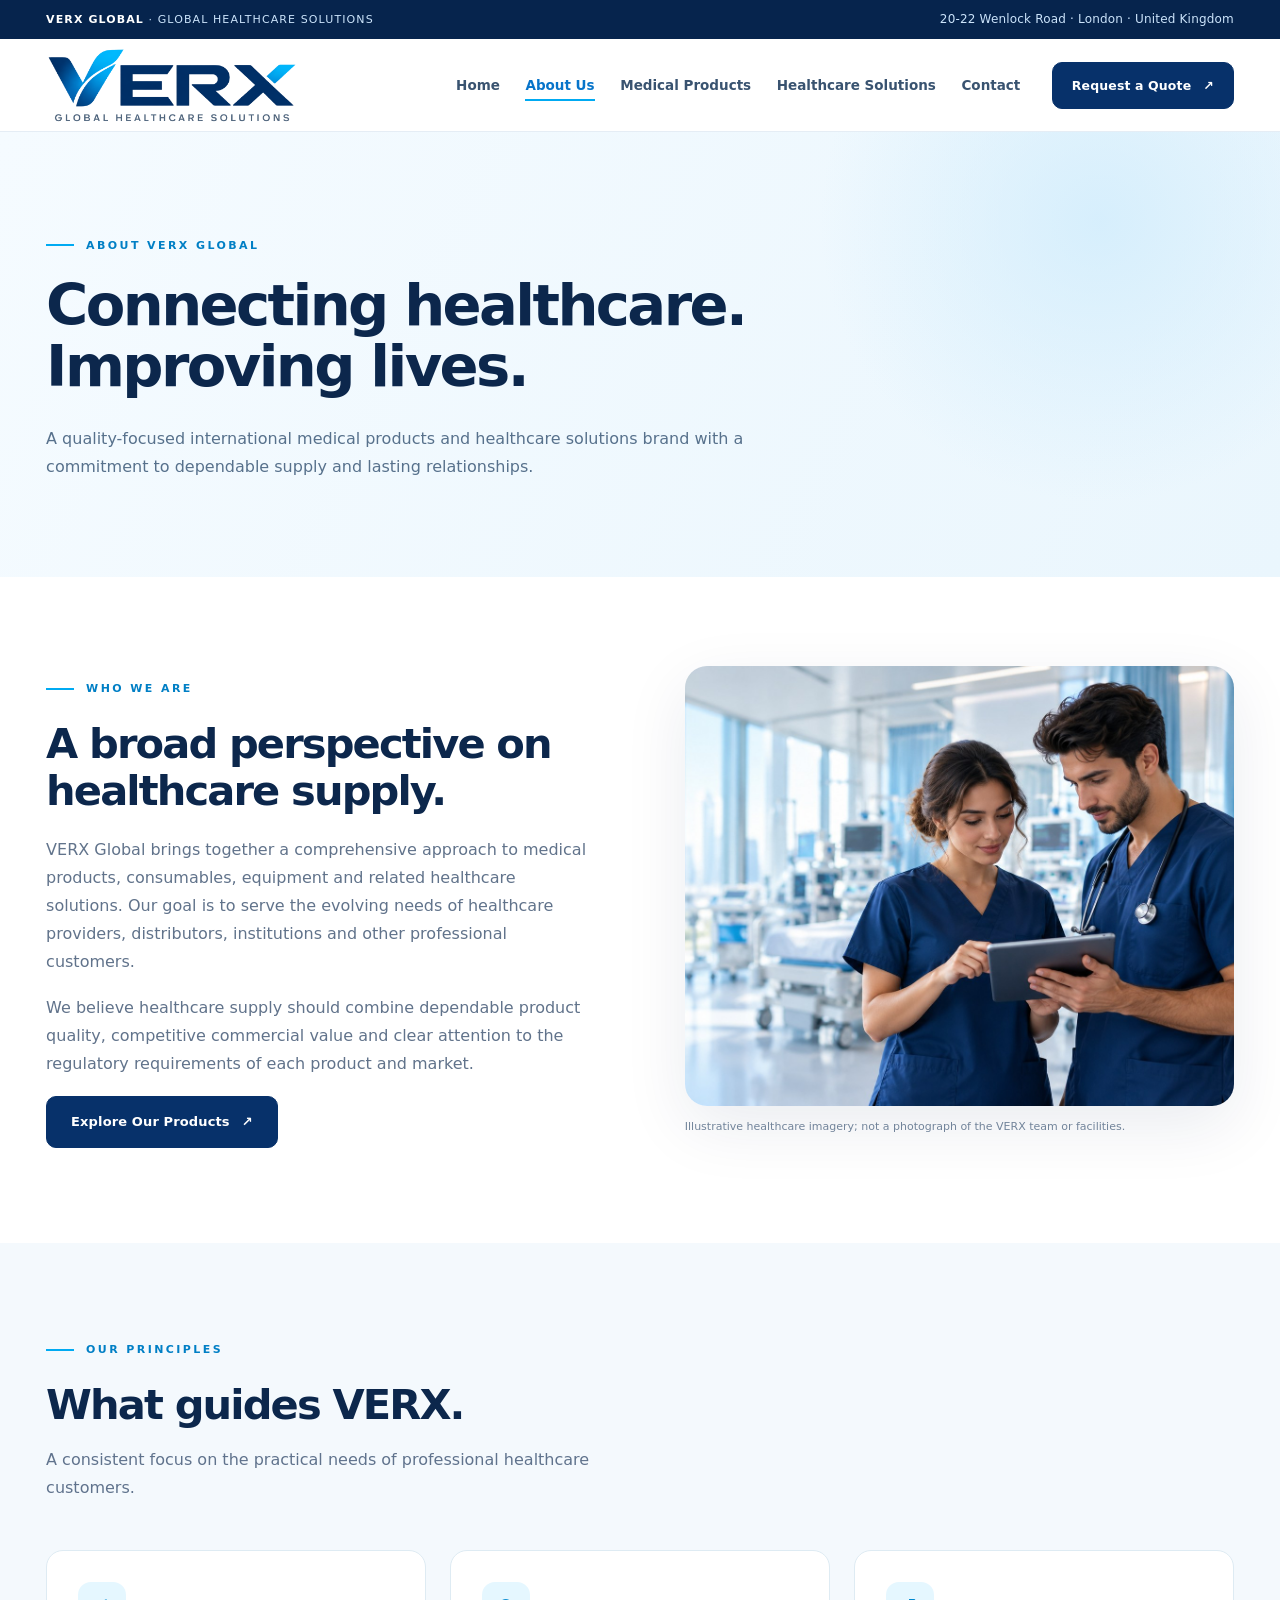
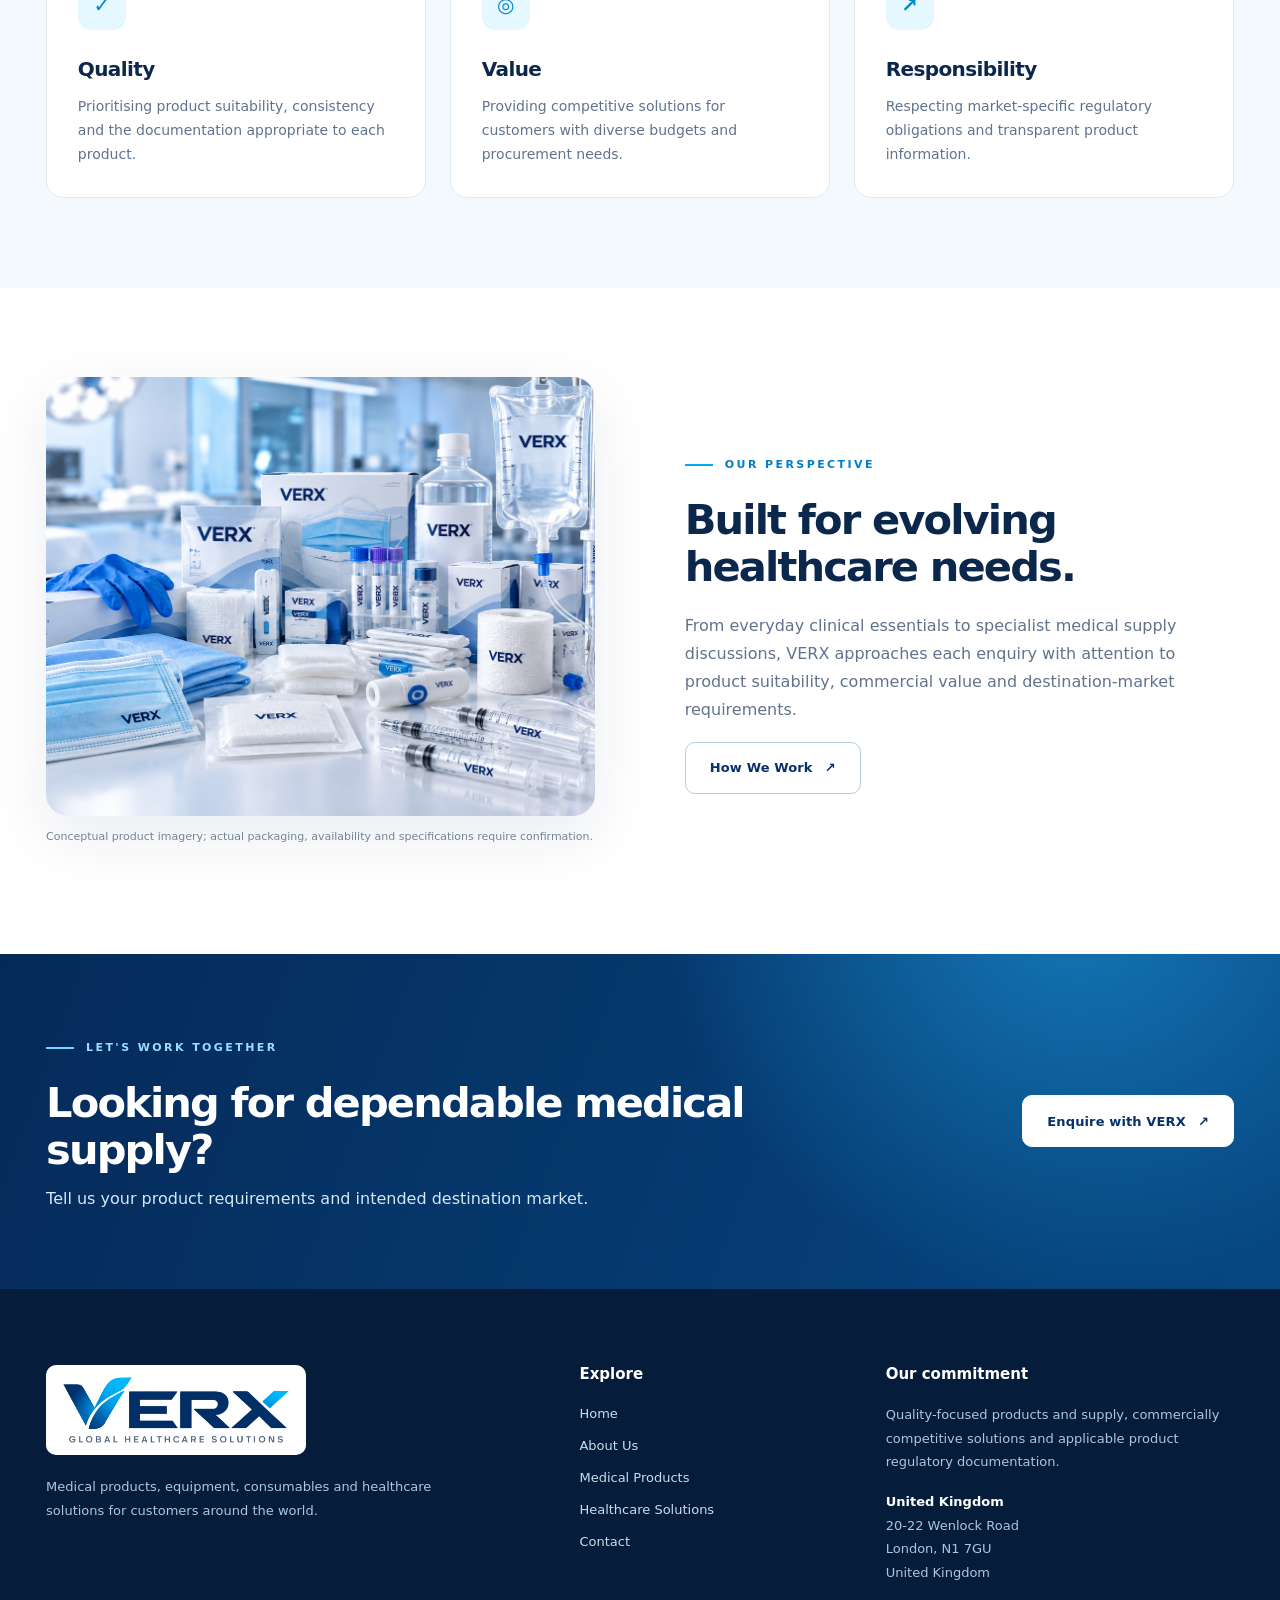
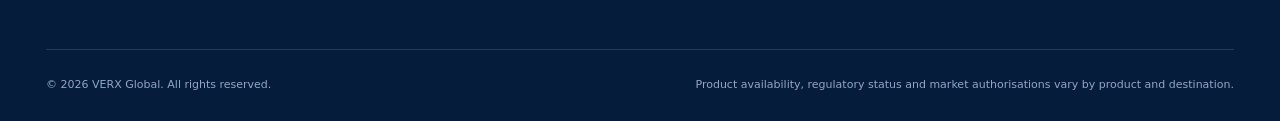
==== about.html @ f4da84fa "Add files via upload" ====
<!doctype html><html lang="en"><head><meta charset="utf-8"><meta name="viewport" content="width=device-width,initial-scale=1"><meta name="theme-color" content="#07316a"><title>About VERX Global | Global Healthcare Solutions</title><meta name="description" content="Learn about VERX Global's commitment to quality-focused medical products, healthcare solutions and international healthcare supply."><link rel="icon" href="assets/favicon.ico" sizes="any"><link rel="icon" type="image/png" sizes="32x32" href="assets/favicon-32.png"><link rel="apple-touch-icon" href="assets/favicon-180.png"><link rel="stylesheet" href="style.css"></head><body><div id="header"></div><main id="main-content">
<section class="pagehero"><div class="container"><span class="eyebrow">ABOUT VERX GLOBAL</span><h1>Connecting healthcare.<br>Improving lives.</h1><p>A quality-focused international medical products and healthcare solutions brand with a commitment to dependable supply and lasting relationships.</p></div></section>
<section class="section"><div class="container split"><div><span class="eyebrow">WHO WE ARE</span><h2>A broad perspective on healthcare supply.</h2><p class="lead">VERX Global brings together a comprehensive approach to medical products, consumables, equipment and related healthcare solutions. Our goal is to serve the evolving needs of healthcare providers, distributors, institutions and other professional customers.</p><p class="lead">We believe healthcare supply should combine dependable product quality, competitive commercial value and clear attention to the regulatory requirements of each product and market.</p><a class="btn" href="products.html">Explore Our Products <span aria-hidden="true">↗</span></a></div><div class="split-media"><img class="fill-photo" src="assets/healthcare-care.jpg" loading="lazy" alt="Illustrative image of two healthcare professionals discussing information in a hospital"><p class="image-note">Illustrative healthcare imagery; not a photograph of the VERX team or facilities.</p></div></div></section>
<section class="section soft"><div class="container"><div class="section-heading"><div class="copy"><span class="eyebrow">OUR PRINCIPLES</span><h2>What guides VERX.</h2><p class="lead">A consistent focus on the practical needs of professional healthcare customers.</p></div></div><div class="grid"><div class="info-card"><div class="info-symbol" aria-hidden="true">✓</div><h3>Quality</h3><p>Prioritising product suitability, consistency and the documentation appropriate to each product.</p></div><div class="info-card"><div class="info-symbol" aria-hidden="true">◎</div><h3>Value</h3><p>Providing competitive solutions for customers with diverse budgets and procurement needs.</p></div><div class="info-card"><div class="info-symbol" aria-hidden="true">↗</div><h3>Responsibility</h3><p>Respecting market-specific regulatory obligations and transparent product information.</p></div></div></div></section>
<section class="section"><div class="container split reverse"><div><span class="eyebrow">OUR PERSPECTIVE</span><h2>Built for evolving healthcare needs.</h2><p class="lead">From everyday clinical essentials to specialist medical supply discussions, VERX approaches each enquiry with attention to product suitability, commercial value and destination-market requirements.</p><a class="btn outline" href="solutions.html">How We Work <span aria-hidden="true">↗</span></a></div><div class="split-media"><img class="fill-photo" src="assets/verx-products.png" loading="lazy" alt="Concept VERX-branded medical supply assortment"><p class="image-note">Conceptual product imagery; actual packaging, availability and specifications require confirmation.</p></div></div></section>
</main><div id="footer"></div><script src="site.js" defer></script></body></html>
---- style.css ----
/* VERX Global — redesigned responsive website */
:root{--navy:#07316a;--navy-deep:#06244d;--blue:#0774ca;--sky:#00aaf2;--cyan:#51c5f5;--ink:#0c274c;--muted:#60738d;--pale:#f3f8fc;--line:#deebf4;--white:#fff;--shadow:0 20px 65px rgba(8,40,82,.085);--radius:22px;--font:Inter,"Avenir Next",Avenir,system-ui,-apple-system,BlinkMacSystemFont,"Segoe UI",sans-serif}
*,*:before,*:after{box-sizing:border-box}
html{scroll-behavior:smooth;scroll-padding-top:110px}
body{margin:0;background:#fff;font-family:var(--font);color:var(--ink);line-height:1.62;-webkit-font-smoothing:antialiased}
img{display:block;max-width:100%;height:auto}
a{text-decoration:none;color:inherit}
button,input,textarea,select{font:inherit}
button{cursor:pointer}
::selection{background:#b6e8ff;color:#07316a}
:focus-visible{outline:3px solid #14a8f0;outline-offset:4px}
.container{width:calc(100% - clamp(40px,7.2vw,144px));max-width:1820px;margin-inline:auto}
.narrow{max-width:1020px}
.skip-link{position:fixed;left:20px;top:-100px;background:#fff;z-index:150;padding:12px 20px}.skip-link:focus{top:15px}
.top-strip{background:var(--navy-deep);color:#cce4fb;font-size:11px;letter-spacing:.1em;text-transform:uppercase}
.top-strip .container{display:flex;justify-content:space-between;align-items:center;gap:18px;padding-block:10px}
.top-strip strong{color:#fff;font-weight:750}
.top-strip .top-location{text-transform:none;letter-spacing:.015em;font-size:12px}
.site-header{z-index:40;position:sticky;top:0;background:rgba(255,255,255,.96);backdrop-filter:blur(16px);border-bottom:1px solid #e5edf5}
.nav-inner{display:flex;align-items:center;min-height:92px;justify-content:space-between;gap:26px}
.brand{display:inline-flex;align-items:center;flex:0 0 auto;line-height:1}
.brand img{width:252px;max-width:100%;height:auto}
.nav-links{display:flex;gap:clamp(16px,2vw,34px);align-items:center;margin-left:auto}
.nav-links>a:not(.btn){font-size:13.5px;white-space:nowrap;font-weight:660;color:#395370;padding:18px 0;transition:color .2s}
.nav-links>a:not(.btn):hover,.nav-links>a.active{color:var(--blue);text-decoration-color:var(--blue)}
.nav-links>a.active:not(.btn){color:var(--blue);position:relative}
.nav-links>a.active:not(.btn):after{content:"";position:absolute;bottom:13px;left:0;right:0;height:2px;background:var(--sky)}
.btn{display:inline-flex;align-items:center;justify-content:center;gap:12px;padding:15px 24px;min-height:52px;border-radius:10px;font-size:13px;letter-spacing:.01em;font-weight:780;line-height:1.2;background:var(--navy);color:#fff;border:1px solid var(--navy);text-align:center;transition:transform .2s,box-shadow .2s,background .2s}
.btn:hover{background:#114a8b;border-color:#114a8b;transform:translateY(-2px);box-shadow:0 10px 25px rgba(9,58,118,.18)}
.btn.light{background:#fff;color:var(--navy);border-color:#fff}
.btn.light:hover{background:#e5f5ff;border-color:#e5f5ff}
.btn.outline{background:transparent;color:var(--navy);border:1px solid #b4cde0}
.btn.outline:hover{background:#e8f6ff;border-color:var(--blue)}
.nav-links .nav-cta{margin-left:6px;padding:15px 19px;min-height:46px;font-size:12.5px}
.menu-button{display:none;appearance:none;border:1px solid var(--line);border-radius:10px;background:#fff;padding:11px 14px;color:var(--navy);font-weight:800;align-items:center;gap:10px}
.menu-lines{display:inline-flex;flex-direction:column;gap:4px}.menu-lines i{display:block;height:2px;width:18px;background:var(--navy);border-radius:2px}
/* typography */
h1,h2,h3,h4,p{margin-top:0}h1,h2,h3{letter-spacing:-.045em;color:var(--ink)}
h1{font-size:clamp(50px,5vw,86px);line-height:1.045;font-weight:800;margin-bottom:28px}
h2{font-size:clamp(34px,3.25vw,58px);line-height:1.13;font-weight:780;margin-bottom:22px}
h3{font-size:clamp(20px,1.38vw,25px);line-height:1.25;font-weight:750;margin-bottom:12px;letter-spacing:-.03em}
p{margin-bottom:18px}.lead{color:#61738b;font-size:clamp(16px,1.12vw,19px);line-height:1.75;max-width:700px}
.eyebrow{display:inline-flex;gap:12px;align-items:center;font-size:11px;letter-spacing:.22em;text-transform:uppercase;font-weight:820;color:#007fc5;margin-bottom:22px}
.eyebrow:before{content:"";display:inline-block;width:28px;height:2px;background:var(--sky)}
.text-link{display:inline-flex;align-items:center;gap:11px;font-size:13px;font-weight:800;color:var(--blue)}
.text-link:hover{text-decoration:underline;text-underline-offset:5px}
.section{padding-block:clamp(75px,7vw,132px)}
.section.soft{background:#f4f9fd}.section.deep{background:var(--navy-deep);color:#fff}
.section-heading{display:flex;justify-content:space-between;align-items:end;gap:50px;margin-bottom:48px}
.section-heading .copy{max-width:780px}.section-heading p{max-width:550px;color:var(--muted);margin:0}
.section-heading h2{margin-bottom:18px}
.split{display:grid;grid-template-columns:minmax(0,1fr) minmax(0,1fr);align-items:center;gap:clamp(44px,7vw,130px)}
.split.reverse .split-media{order:-1}
/* Home hero */
.hero{position:relative;overflow:hidden;background:linear-gradient(115deg,#f8fcff 0%,#eff8ff 56%,#e8f6fd 100%);min-height:690px}
.hero:before{content:"";position:absolute;inset:auto -10% -65% 50%;height:790px;border:140px solid rgba(20,167,229,.045);border-radius:50%;pointer-events:none}
.hero-shell{display:grid;grid-template-columns:minmax(0,.95fr) minmax(0,1.05fr);gap:clamp(30px,3.4vw,64px);align-items:center;min-height:690px;padding-top:65px;padding-bottom:70px;position:relative;z-index:1}
.hero h1 .accent{color:#088bd4}.hero .lead{max-width:660px}
.hero-actions{display:flex;gap:13px;flex-wrap:wrap;margin-top:32px}
.hero-proof{margin-top:48px;display:flex;flex-wrap:wrap;align-items:center;gap:12px 30px;padding-top:23px;border-top:1px solid #d9e7f1;color:#476381;font-size:12px;font-weight:700}
.hero-proof span{display:inline-flex;align-items:center;gap:8px}.hero-proof span:before{content:"✓";display:grid;place-items:center;border-radius:50%;color:#0a8acc;background:#d9f2fe;width:22px;height:22px}
.hero-visual{position:relative;min-width:0;padding:18px 0 30px 10px}
.hero-image-frame{height:clamp(480px,38vw,630px);border-radius:26px;overflow:hidden;box-shadow:0 30px 95px rgba(22,64,106,.19);background:#d2eaf8;position:relative}
.hero-image-frame:after{content:"";position:absolute;inset:0;background:linear-gradient(0deg,rgba(2,23,54,.28),transparent 32%);pointer-events:none}
.hero-image-frame img{width:100%;height:100%;object-fit:cover;object-position:67% center}
.hero-floating{position:absolute;left:-26px;bottom:57px;padding:21px 24px;border:1px solid rgba(220,238,252,.7);background:rgba(255,255,255,.95);backdrop-filter:blur(14px);box-shadow:0 15px 50px #082d5428;border-radius:15px;display:flex;align-items:center;gap:15px;max-width:340px}
.float-mark{background:#e3f5fe;color:#118acc;display:grid;place-items:center;font-size:24px;width:47px;height:47px;border-radius:12px;flex:0 0 auto}
.hero-floating strong{display:block;color:var(--navy);font-size:14px;line-height:1.35}
.hero-floating small{display:block;font-size:11px;line-height:1.5;color:var(--muted);margin-top:4px}
/* Pillars */
.assurance-band{background:#fff;border-bottom:1px solid #e7eef5}
.assurance-grid{display:grid;grid-template-columns:repeat(4,minmax(0,1fr))}
.assurance-item{display:flex;gap:16px;padding:32px clamp(15px,2.4vw,40px);border-right:1px solid var(--line);align-items:flex-start}
.assurance-item:first-child{padding-left:0}.assurance-item:last-child{border-right:0;padding-right:0}
.assurance-icon{width:44px;height:44px;border-radius:12px;background:#eaf7ff;color:var(--blue);display:grid;place-items:center;flex:0 0 auto;font-weight:850;font-size:21px}
.assurance-item h3{font-size:14px;letter-spacing:-.02em;margin:2px 0 5px}.assurance-item p{font-size:12.5px;line-height:1.55;color:var(--muted);margin:0}
/* Category cards */
.grid{display:grid;grid-template-columns:repeat(3,minmax(0,1fr));gap:24px}
.product{background:#fff;border:1px solid #e0eaf2;border-radius:19px;overflow:hidden;display:flex;flex-direction:column;transition:transform .25s,box-shadow .25s}
.product:hover{transform:translateY(-6px);box-shadow:var(--shadow)}
.product .photo{height:clamp(205px,17vw,330px);background:#e9f5ff;overflow:hidden}
.product .photo img{width:100%;height:100%;object-fit:cover;transition:transform .45s ease}
.product:hover .photo img{transform:scale(1.045)}
.product .content{display:flex;flex:1;flex-direction:column;padding:28px clamp(20px,2.2vw,35px) 32px}
.product .content h3{margin-bottom:12px}.product .content p{color:var(--muted);font-size:14px;line-height:1.7;flex:1;margin-bottom:24px}
.overline{color:#0792cd;text-transform:uppercase;letter-spacing:.15em;font-size:10px;font-weight:800;margin-bottom:10px}
/* Image feature */
.split-media{position:relative;min-width:0}
.split-media img{width:100%;border-radius:22px;object-fit:cover;max-height:640px;box-shadow:var(--shadow)}
.split-media .fill-photo{aspect-ratio:1.25;object-fit:cover}
.image-note{color:#72849a;font-size:11px;line-height:1.65;margin-top:12px}
.checklist{list-style:none;margin:28px 0 36px;padding:0;display:grid;gap:15px}
.checklist li{position:relative;padding-left:37px;font-size:15px;font-weight:630;color:#38516e}
.checklist li:before{content:"✓";position:absolute;left:0;top:0;width:24px;height:24px;display:grid;place-items:center;background:#e5f7fc;border-radius:50%;color:#0087d1;font-size:13px;font-weight:850}
/* Cards */
.info-card{background:#fff;border:1px solid #deebf3;border-radius:17px;padding:clamp(25px,2.4vw,40px);height:100%}
.info-card h3{font-size:20px}.info-card p{color:var(--muted);font-size:14px;line-height:1.73;margin-bottom:0}
.info-symbol{display:grid;place-items:center;width:48px;height:48px;border-radius:13px;background:#e5f7ff;color:#0088cf;font-size:20px;font-weight:850;margin-bottom:27px}
.cards2{display:grid;grid-template-columns:repeat(2,minmax(0,1fr));gap:22px}
.quality-grid{display:grid;grid-template-columns:repeat(3,minmax(0,1fr));gap:20px}
.quality-note{font-size:12px;color:#607791;margin:25px 0}
.steps{display:grid;grid-template-columns:repeat(3,minmax(0,1fr));gap:22px}
.step{border-top:1px solid #b7d6ea;padding-top:21px}.step-number{font-size:12px;letter-spacing:.15em;color:#008bcf;font-weight:850;margin-bottom:24px}.step h3{font-size:21px}.step p{color:var(--muted);font-size:14px;line-height:1.75}
.catalogue-img{width:100%;border:1px solid #c7dbe8;border-radius:16px;box-shadow:var(--shadow)}
/* Secondary page hero */
.pagehero{background:linear-gradient(115deg,#f5fbff,#eaf6fd);position:relative;overflow:hidden;padding-block:clamp(85px,7.5vw,145px)}
.pagehero:after{content:"";position:absolute;width:600px;height:600px;border-radius:100%;background:radial-gradient(circle,#d0ecfc 0,transparent 66%);right:-120px;top:-210px;opacity:.78;pointer-events:none}
.pagehero .container{position:relative;z-index:1}
.pagehero h1{font-size:clamp(44px,4.5vw,74px);max-width:1080px}
.pagehero p{max-width:770px;color:#57718c;font-size:clamp(16px,1.2vw,19px);line-height:1.75;margin-bottom:0}
/* Contact */
.contact-layout{display:grid;grid-template-columns:minmax(0,.87fr) minmax(0,1.13fr);gap:clamp(40px,6vw,125px);align-items:start}
.contact-card{padding:clamp(28px,3vw,56px);background:#fff;border:1px solid var(--line);box-shadow:var(--shadow);border-radius:22px}
.contact-card h3{font-size:29px;margin-bottom:12px}
.field{margin-bottom:20px}.field label{display:block;font-size:12px;color:#284666;font-weight:780;margin-bottom:8px}
.field input,.field textarea,.field select{display:block;width:100%;border:1px solid #d1e0eb;background:#fbfdff;color:var(--ink);border-radius:9px;padding:14px 15px;font-size:14px;outline:none;transition:border .2s,box-shadow .2s}
.field input:focus,.field textarea:focus,.field select:focus{border-color:#0ca0dc;box-shadow:0 0 0 4px #dcf3ff}.field textarea{min-height:145px;resize:vertical}
.form-pair{display:grid;grid-template-columns:1fr 1fr;gap:16px}
.notice{font-size:12px;color:#647c93;line-height:1.75;margin-top:15px}
.status-message{color:#035e99;overflow-wrap:anywhere;white-space:pre-wrap;font-size:12px;line-height:1.65}
.location-card{display:flex;gap:16px;align-items:flex-start;background:#f2f9fd;border:1px solid #dfebf3;padding:25px;border-radius:15px;margin-top:35px}
.location-card b{display:block;margin-bottom:7px;font-size:13px}.location-card address{font-style:normal;font-size:14px;color:#526d89;line-height:1.75}
.location-dot{font-size:21px;color:var(--blue)}
/* footer */
.cta{background:radial-gradient(circle at 84% -20%,#1579b8 0,transparent 36%),linear-gradient(110deg,#052a59,#064782);color:#fff;padding-block:clamp(66px,6vw,108px)}
.cta .container{display:flex;align-items:center;justify-content:space-between;gap:35px}
.cta .eyebrow{color:#9bddff}.cta .eyebrow:before{background:#70d2ff}
.cta h2{color:#fff;max-width:800px;margin-bottom:13px}.cta p{color:#d3e8f9;margin-bottom:0;max-width:680px}
.site-footer{background:#051d3b;color:#d0e0f1;padding:76px 0 26px}
.footer-grid{display:grid;grid-template-columns:1.55fr .8fr 1.15fr;gap:clamp(30px,5vw,100px)}
.footer-logo{display:inline-flex;align-items:center;padding:10px 15px;background:#fff;border-radius:10px;width:260px;margin-bottom:20px}
.footer-logo img{width:100%}
.site-footer h3{font-size:15px;letter-spacing:0;color:#fff;margin:0 0 20px}
.site-footer p,.site-footer address{font-style:normal;color:#afc5dc;font-size:13px;line-height:1.8;margin:0;max-width:420px}
.footer-links{display:flex;flex-direction:column;align-items:flex-start;gap:11px}
.footer-links a{font-size:13px;color:#ccdbec}.footer-links a:hover{color:#66cef8}
.footer-address{margin-top:17px!important}
.footer-bottom{display:flex;justify-content:space-between;align-items:center;gap:20px;border-top:1px solid #ffffff22;padding-top:26px;margin-top:65px;color:#8da8c6;font-size:11px;line-height:1.7}
.footer-bottom span:last-child{text-align:right}
/* responsive */
@media(min-width:1920px){.hero-shell{min-height:790px}.hero-image-frame{height:690px}}
@media(max-width:1150px){.brand img{width:205px}.nav-links{gap:16px}.nav-links>a:not(.btn){font-size:12.5px}.nav-links .nav-cta{padding:12px}.hero h1{font-size:clamp(45px,5vw,70px)}.hero-floating{left:-10px}.assurance-item{padding:26px 16px}}
@media(max-width:970px){.top-strip .top-location{display:none}.nav-inner{min-height:78px}.menu-button{display:flex}.nav-links{position:absolute;display:none;flex-direction:column;align-items:stretch;gap:0;top:calc(100% + 1px);left:0;right:0;margin:0;padding:12px 6vw 24px;background:#fff;box-shadow:0 30px 40px #072c471e;border-top:1px solid var(--line)}.nav-links.open{display:flex}.nav-links>a:not(.btn){font-size:15px;padding:13px 4px}.nav-links>a.active:not(.btn):after{display:none}.nav-links .nav-cta{margin:12px 0 0;padding:15px}.hero-shell{grid-template-columns:1fr;gap:34px;min-height:auto;padding-block:70px 60px}.hero-visual{padding:0}.hero-image-frame{height:440px}.hero-floating{left:24px;bottom:23px}.assurance-grid{grid-template-columns:repeat(2,1fr)}.assurance-item{padding:22px 15px}.assurance-item:nth-child(2){border-right:0}.assurance-item:nth-child(-n+2){border-bottom:1px solid var(--line)}.grid,.quality-grid{grid-template-columns:repeat(2,minmax(0,1fr))}.section-heading{align-items:start;flex-direction:column;gap:14px}.split{gap:48px}.contact-layout{gap:36px}.footer-grid{grid-template-columns:1.2fr .7fr 1fr}}
@media(max-width:690px){.container{width:calc(100% - 36px)}.top-strip .container{padding-block:8px}.top-strip{font-size:9px}.brand img{width:180px}.menu-button{padding:10px;font-size:12px}.hero-shell{padding-block:52px 42px}.hero h1{font-size:clamp(45px,10.5vw,64px);letter-spacing:-.05em}.hero-image-frame{height:340px;border-radius:16px}.hero-floating{position:relative;left:auto;bottom:auto;margin:-45px 15px 0;max-width:calc(100% - 30px);padding:15px}.hero-proof{margin-top:34px;gap:10px 22px}.assurance-grid{grid-template-columns:1fr 1fr}.assurance-item{display:block;padding:19px 10px!important}.assurance-icon{margin-bottom:12px;width:38px;height:38px}.assurance-item h3{font-size:13px}.assurance-item p{font-size:11px}.section{padding-block:68px}.grid,.quality-grid,.cards2,.steps,.split,.contact-layout,.footer-grid{grid-template-columns:1fr}.product .photo{height:245px}.split.reverse .split-media{order:0}.section-heading{margin-bottom:33px}.cta .container{align-items:start;flex-direction:column}.pagehero{padding-block:73px}.pagehero h1{font-size:clamp(42px,9vw,62px)}.form-pair{grid-template-columns:1fr;gap:0}.footer-grid{gap:38px}.site-footer{padding-top:58px}.footer-bottom{flex-direction:column;align-items:start;margin-top:45px}.footer-bottom span:last-child{text-align:left}.contact-card{padding:25px 21px}.hero-actions .btn{width:100%}}
@media(prefers-reduced-motion:reduce){*,*:before,*:after{scroll-behavior:auto!important;transition:none!important;animation:none!important}}
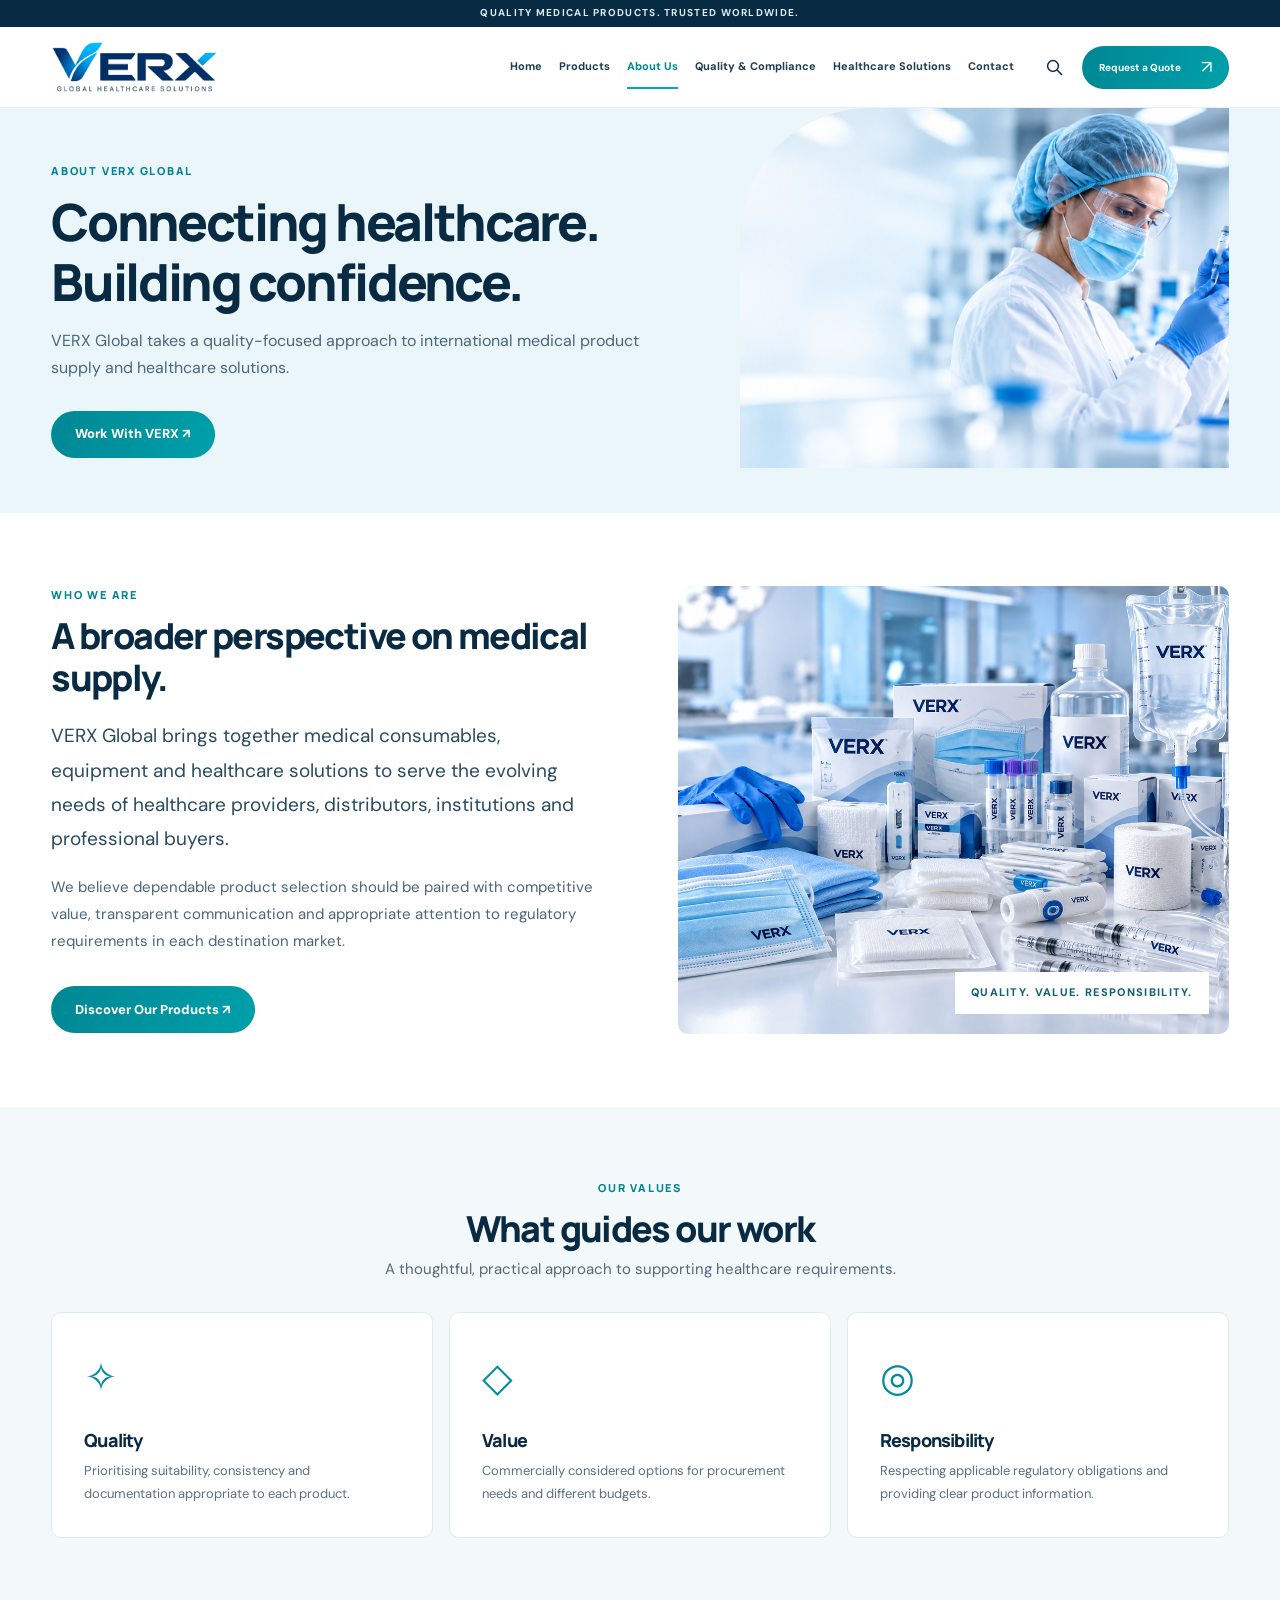
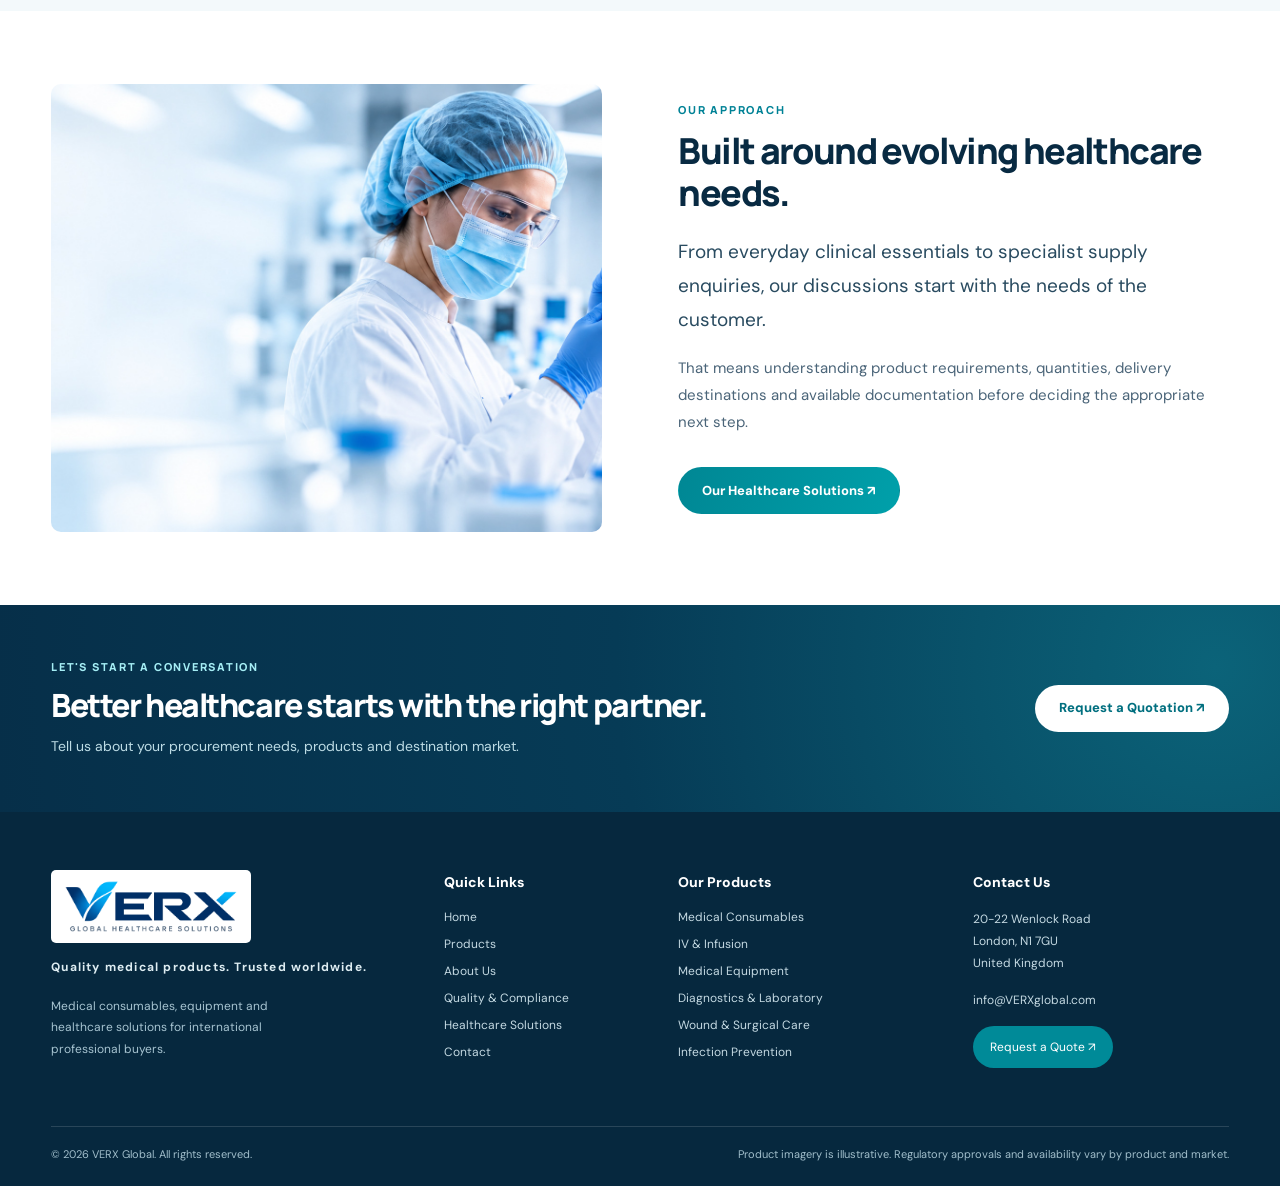
==== commit 0b2f84ab: "Add files via upload" ====
--- a/about.html
+++ b/about.html
@@ -1,6 +1,4 @@
-<!doctype html><html lang="en"><head><meta charset="utf-8"><meta name="viewport" content="width=device-width,initial-scale=1"><meta name="theme-color" content="#07316a"><title>About VERX Global | Global Healthcare Solutions</title><meta name="description" content="Learn about VERX Global's commitment to quality-focused medical products, healthcare solutions and international healthcare supply."><link rel="icon" href="assets/favicon.ico" sizes="any"><link rel="icon" type="image/png" sizes="32x32" href="assets/favicon-32.png"><link rel="apple-touch-icon" href="assets/favicon-180.png"><link rel="stylesheet" href="style.css"></head><body><div id="header"></div><main id="main-content">
-<section class="pagehero"><div class="container"><span class="eyebrow">ABOUT VERX GLOBAL</span><h1>Connecting healthcare.<br>Improving lives.</h1><p>A quality-focused international medical products and healthcare solutions brand with a commitment to dependable supply and lasting relationships.</p></div></section>
-<section class="section"><div class="container split"><div><span class="eyebrow">WHO WE ARE</span><h2>A broad perspective on healthcare supply.</h2><p class="lead">VERX Global brings together a comprehensive approach to medical products, consumables, equipment and related healthcare solutions. Our goal is to serve the evolving needs of healthcare providers, distributors, institutions and other professional customers.</p><p class="lead">We believe healthcare supply should combine dependable product quality, competitive commercial value and clear attention to the regulatory requirements of each product and market.</p><a class="btn" href="products.html">Explore Our Products <span aria-hidden="true">↗</span></a></div><div class="split-media"><img class="fill-photo" src="assets/healthcare-care.jpg" loading="lazy" alt="Illustrative image of two healthcare professionals discussing information in a hospital"><p class="image-note">Illustrative healthcare imagery; not a photograph of the VERX team or facilities.</p></div></div></section>
-<section class="section soft"><div class="container"><div class="section-heading"><div class="copy"><span class="eyebrow">OUR PRINCIPLES</span><h2>What guides VERX.</h2><p class="lead">A consistent focus on the practical needs of professional healthcare customers.</p></div></div><div class="grid"><div class="info-card"><div class="info-symbol" aria-hidden="true">✓</div><h3>Quality</h3><p>Prioritising product suitability, consistency and the documentation appropriate to each product.</p></div><div class="info-card"><div class="info-symbol" aria-hidden="true">◎</div><h3>Value</h3><p>Providing competitive solutions for customers with diverse budgets and procurement needs.</p></div><div class="info-card"><div class="info-symbol" aria-hidden="true">↗</div><h3>Responsibility</h3><p>Respecting market-specific regulatory obligations and transparent product information.</p></div></div></div></section>
-<section class="section"><div class="container split reverse"><div><span class="eyebrow">OUR PERSPECTIVE</span><h2>Built for evolving healthcare needs.</h2><p class="lead">From everyday clinical essentials to specialist medical supply discussions, VERX approaches each enquiry with attention to product suitability, commercial value and destination-market requirements.</p><a class="btn outline" href="solutions.html">How We Work <span aria-hidden="true">↗</span></a></div><div class="split-media"><img class="fill-photo" src="assets/verx-products.png" loading="lazy" alt="Concept VERX-branded medical supply assortment"><p class="image-note">Conceptual product imagery; actual packaging, availability and specifications require confirmation.</p></div></div></section>
-</main><div id="footer"></div><script src="site.js" defer></script></body></html>
+<!doctype html><html lang="en"><head><meta charset="utf-8"><meta name="viewport" content="width=device-width, initial-scale=1"><meta name="theme-color" content="#06344e"><meta name="description" content="Learn about VERX Global, our values and our quality-focused approach to healthcare supply and international medical product enquiries."><title>About VERX Global | Healthcare Supply</title><link rel="icon" href="assets/favicon.ico" sizes="any"><link rel="icon" href="assets/favicon-32.png" type="image/png" sizes="32x32"><link rel="apple-touch-icon" href="assets/favicon-180.png"><link rel="preconnect" href="https://fonts.googleapis.com"><link rel="preconnect" href="https://fonts.gstatic.com" crossorigin><link href="https://fonts.googleapis.com/css2?family=DM+Sans:wght@400;500;600;700;800&family=Manrope:wght@400;500;600;700;800&display=swap" rel="stylesheet"><link rel="stylesheet" href="style.css"></head><body><div id="header"></div><main id="main-content"><section class="pagehero"><div class="site-width pagehero-inner"><div><span class="kicker">ABOUT VERX GLOBAL</span><h1>Connecting healthcare.<br>Building confidence.</h1><p>VERX Global takes a quality-focused approach to international medical product supply and healthcare solutions.</p><a class="button primary" href="contact.html">Work With VERX ↗</a></div><img src="assets/healthcare-care.jpg" alt="Healthcare professionals working together" loading="eager"></div></section>
+<section class="section"><div class="site-width editorial-split"><div><span class="kicker">WHO WE ARE</span><h2>A broader perspective on medical supply.</h2><p class="big-copy">VERX Global brings together medical consumables, equipment and healthcare solutions to serve the evolving needs of healthcare providers, distributors, institutions and professional buyers.</p><p>We believe dependable product selection should be paired with competitive value, transparent communication and appropriate attention to regulatory requirements in each destination market.</p><a href="products.html" class="button primary">Discover Our Products ↗</a></div><div class="editorial-photo"><img src="assets/verx-products.png" alt="Illustrative VERX healthcare products" loading="lazy"><div class="photo-tag">QUALITY. VALUE. RESPONSIBILITY.</div></div></div></section>
+<section class="section soft-section"><div class="site-width"><div class="section-intro center"><span class="kicker">OUR VALUES</span><h2>What guides our work</h2><p>A thoughtful, practical approach to supporting healthcare requirements.</p></div><div class="value-grid"><article><span class="value-icon">✧</span><h3>Quality</h3><p>Prioritising suitability, consistency and documentation appropriate to each product.</p></article><article><span class="value-icon">◇</span><h3>Value</h3><p>Commercially considered options for procurement needs and different budgets.</p></article><article><span class="value-icon">◎</span><h3>Responsibility</h3><p>Respecting applicable regulatory obligations and providing clear product information.</p></article></div></div></section>
+<section class="section"><div class="site-width editorial-split flip"><div><span class="kicker">OUR APPROACH</span><h2>Built around evolving healthcare needs.</h2><p class="big-copy">From everyday clinical essentials to specialist supply enquiries, our discussions start with the needs of the customer.</p><p>That means understanding product requirements, quantities, delivery destinations and available documentation before deciding the appropriate next step.</p><a class="button primary" href="solutions.html">Our Healthcare Solutions ↗</a></div><div class="editorial-photo"><img src="assets/healthcare-hero.jpg" alt="Healthcare professional inspecting a vial in a modern clinical setting" loading="lazy"></div></div></section></main><div id="footer"></div><script defer src="site.js"></script></body></html>
--- a/style.css
+++ b/style.css
@@ -1,145 +1,36 @@
-/* VERX Global — redesigned responsive website */
-:root{--navy:#07316a;--navy-deep:#06244d;--blue:#0774ca;--sky:#00aaf2;--cyan:#51c5f5;--ink:#0c274c;--muted:#60738d;--pale:#f3f8fc;--line:#deebf4;--white:#fff;--shadow:0 20px 65px rgba(8,40,82,.085);--radius:22px;--font:Inter,"Avenir Next",Avenir,system-ui,-apple-system,BlinkMacSystemFont,"Segoe UI",sans-serif}
-*,*:before,*:after{box-sizing:border-box}
-html{scroll-behavior:smooth;scroll-padding-top:110px}
-body{margin:0;background:#fff;font-family:var(--font);color:var(--ink);line-height:1.62;-webkit-font-smoothing:antialiased}
-img{display:block;max-width:100%;height:auto}
-a{text-decoration:none;color:inherit}
-button,input,textarea,select{font:inherit}
-button{cursor:pointer}
-::selection{background:#b6e8ff;color:#07316a}
-:focus-visible{outline:3px solid #14a8f0;outline-offset:4px}
-.container{width:calc(100% - clamp(40px,7.2vw,144px));max-width:1820px;margin-inline:auto}
-.narrow{max-width:1020px}
-.skip-link{position:fixed;left:20px;top:-100px;background:#fff;z-index:150;padding:12px 20px}.skip-link:focus{top:15px}
-.top-strip{background:var(--navy-deep);color:#cce4fb;font-size:11px;letter-spacing:.1em;text-transform:uppercase}
-.top-strip .container{display:flex;justify-content:space-between;align-items:center;gap:18px;padding-block:10px}
-.top-strip strong{color:#fff;font-weight:750}
-.top-strip .top-location{text-transform:none;letter-spacing:.015em;font-size:12px}
-.site-header{z-index:40;position:sticky;top:0;background:rgba(255,255,255,.96);backdrop-filter:blur(16px);border-bottom:1px solid #e5edf5}
-.nav-inner{display:flex;align-items:center;min-height:92px;justify-content:space-between;gap:26px}
-.brand{display:inline-flex;align-items:center;flex:0 0 auto;line-height:1}
-.brand img{width:252px;max-width:100%;height:auto}
-.nav-links{display:flex;gap:clamp(16px,2vw,34px);align-items:center;margin-left:auto}
-.nav-links>a:not(.btn){font-size:13.5px;white-space:nowrap;font-weight:660;color:#395370;padding:18px 0;transition:color .2s}
-.nav-links>a:not(.btn):hover,.nav-links>a.active{color:var(--blue);text-decoration-color:var(--blue)}
-.nav-links>a.active:not(.btn){color:var(--blue);position:relative}
-.nav-links>a.active:not(.btn):after{content:"";position:absolute;bottom:13px;left:0;right:0;height:2px;background:var(--sky)}
-.btn{display:inline-flex;align-items:center;justify-content:center;gap:12px;padding:15px 24px;min-height:52px;border-radius:10px;font-size:13px;letter-spacing:.01em;font-weight:780;line-height:1.2;background:var(--navy);color:#fff;border:1px solid var(--navy);text-align:center;transition:transform .2s,box-shadow .2s,background .2s}
-.btn:hover{background:#114a8b;border-color:#114a8b;transform:translateY(-2px);box-shadow:0 10px 25px rgba(9,58,118,.18)}
-.btn.light{background:#fff;color:var(--navy);border-color:#fff}
-.btn.light:hover{background:#e5f5ff;border-color:#e5f5ff}
-.btn.outline{background:transparent;color:var(--navy);border:1px solid #b4cde0}
-.btn.outline:hover{background:#e8f6ff;border-color:var(--blue)}
-.nav-links .nav-cta{margin-left:6px;padding:15px 19px;min-height:46px;font-size:12.5px}
-.menu-button{display:none;appearance:none;border:1px solid var(--line);border-radius:10px;background:#fff;padding:11px 14px;color:var(--navy);font-weight:800;align-items:center;gap:10px}
-.menu-lines{display:inline-flex;flex-direction:column;gap:4px}.menu-lines i{display:block;height:2px;width:18px;background:var(--navy);border-radius:2px}
-/* typography */
-h1,h2,h3,h4,p{margin-top:0}h1,h2,h3{letter-spacing:-.045em;color:var(--ink)}
-h1{font-size:clamp(50px,5vw,86px);line-height:1.045;font-weight:800;margin-bottom:28px}
-h2{font-size:clamp(34px,3.25vw,58px);line-height:1.13;font-weight:780;margin-bottom:22px}
-h3{font-size:clamp(20px,1.38vw,25px);line-height:1.25;font-weight:750;margin-bottom:12px;letter-spacing:-.03em}
-p{margin-bottom:18px}.lead{color:#61738b;font-size:clamp(16px,1.12vw,19px);line-height:1.75;max-width:700px}
-.eyebrow{display:inline-flex;gap:12px;align-items:center;font-size:11px;letter-spacing:.22em;text-transform:uppercase;font-weight:820;color:#007fc5;margin-bottom:22px}
-.eyebrow:before{content:"";display:inline-block;width:28px;height:2px;background:var(--sky)}
-.text-link{display:inline-flex;align-items:center;gap:11px;font-size:13px;font-weight:800;color:var(--blue)}
-.text-link:hover{text-decoration:underline;text-underline-offset:5px}
-.section{padding-block:clamp(75px,7vw,132px)}
-.section.soft{background:#f4f9fd}.section.deep{background:var(--navy-deep);color:#fff}
-.section-heading{display:flex;justify-content:space-between;align-items:end;gap:50px;margin-bottom:48px}
-.section-heading .copy{max-width:780px}.section-heading p{max-width:550px;color:var(--muted);margin:0}
-.section-heading h2{margin-bottom:18px}
-.split{display:grid;grid-template-columns:minmax(0,1fr) minmax(0,1fr);align-items:center;gap:clamp(44px,7vw,130px)}
-.split.reverse .split-media{order:-1}
+/* VERX Global • Healthcare corporate website • GitHub Pages compatible */
+:root{--navy:#082a42;--navy2:#043b59;--deep:#052338;--teal:#008b9b;--teal2:#05a9bf;--sky:#eaf7fb;--muted:#526879;--line:#dce8ed;--pale:#f4f9fb;--white:#fff;--font:'DM Sans',system-ui,-apple-system,BlinkMacSystemFont,'Segoe UI',sans-serif;--head:'Manrope',var(--font)}
+*,*::before,*::after{box-sizing:border-box}html{scroll-behavior:smooth;scroll-padding-top:96px}body{margin:0;background:#fff;color:var(--navy);font:400 15px/1.62 var(--font);-webkit-font-smoothing:antialiased}a{color:inherit;text-decoration:none}img{display:block;max-width:100%}button,input,select,textarea{font:inherit}button{cursor:pointer}:focus-visible{outline:3px solid var(--teal2);outline-offset:4px}::selection{background:#c7eff7}.site-width{width:min(100% - clamp(38px,8vw,168px),1780px);margin-inline:auto}.skip-link{position:fixed;z-index:200;top:-100px;left:16px;background:white;color:var(--navy);padding:12px}.skip-link:focus{top:8px}
+h1,h2,h3,h4{font-family:var(--head);font-weight:800;line-height:1.18;letter-spacing:-.045em;margin:0;color:var(--navy)}p{margin:0 0 18px}h1{font-size:clamp(43px,4.25vw,80px)}h2{font-size:clamp(30px,2.8vw,50px)}h3{font-size:19px}.kicker{display:block;color:#008296;font:800 11px/1.45 var(--head);letter-spacing:.16em;text-transform:uppercase;margin-bottom:12px}.kicker.dark{color:#0b3547}.kicker.light{color:#a5eef5}.button{display:inline-flex;align-items:center;justify-content:center;gap:20px;border-radius:100px;min-height:47px;padding:13px 23px;font-size:13px;line-height:1.1;font-weight:800;white-space:nowrap;border:1px solid transparent;transition:background .2s,color .2s,transform .2s,box-shadow .2s}.button span{font-size:18px;line-height:.5;font-weight:400}.button:hover{transform:translateY(-2px);box-shadow:0 10px 22px #00394f19}.button.primary,.quote-btn{background:linear-gradient(110deg,#008794,#00a0aa);color:#fff}.button.primary:hover,.quote-btn:hover{background:linear-gradient(110deg,#007380,#058d9c)}.button.secondary{background:#fff9;border:1px solid #a1b9c6;color:var(--navy)}.button.secondary:hover{background:#fff}.button.on-dark{background:transparent;color:#fff;border-color:#75c9d4}.button.white-btn{background:#fff;color:#006f7f}
+/* Header */
+.utility-bar{background:#062b42;color:#dcecf3;font-size:10px;letter-spacing:.13em;font-weight:700}.utility-inner{display:flex;justify-content:space-between;align-items:center;min-height:27px;gap:20px}.utility-single{justify-content:center}.utility-inner a{letter-spacing:.035em;text-transform:none}.utility-inner a:hover{text-decoration:underline}.main-header{background:#ffffffed;backdrop-filter:blur(16px);position:relative;top:auto;z-index:80;border-bottom:1px solid #eaf0f3}.header-inner{min-height:80px;display:flex;align-items:center;gap:clamp(14px,1.6vw,30px)}.logo{display:flex;align-items:center;gap:18px;min-width:0;flex:none}.logo img{width:clamp(142px,13vw,212px);height:auto}.logo span{border-left:1px solid #cddde5;padding-left:13px;font-size:9px;font-weight:800;line-height:1.5;letter-spacing:.11em;color:#617d8a;white-space:nowrap}.navigation{display:flex;align-items:center;margin-left:auto;gap:clamp(13px,1.7vw,32px)}.navigation>a{font-weight:750;font-size:12px;white-space:nowrap;position:relative;padding:30px 0;color:#233e50}.navigation>a:hover,.navigation>a.selected{color:#008994}.navigation>a.selected::after{content:"";position:absolute;background:#06a5b6;bottom:17px;left:0;right:0;height:2px}.nav-actions{display:flex;align-items:center;gap:16px}.nav-actions .quote-btn{padding:14px 21px;min-height:43px;font-size:11px}.icon-button{height:38px;width:38px;border:0;background:transparent;display:grid;place-items:center;color:var(--navy);border-radius:50%}.icon-button:hover{background:#e9f7fa}.icon-button svg{width:20px;height:20px;stroke:currentColor;stroke-width:1.8;fill:none;stroke-linecap:round}.menu-toggle{display:none;flex-direction:column;gap:5px;padding:10px;background:white;border:1px solid #d3e2e8;border-radius:8px}.menu-toggle span{width:20px;height:2px;background:#15374a;border-radius:2px}
 /* Home hero */
-.hero{position:relative;overflow:hidden;background:linear-gradient(115deg,#f8fcff 0%,#eff8ff 56%,#e8f6fd 100%);min-height:690px}
-.hero:before{content:"";position:absolute;inset:auto -10% -65% 50%;height:790px;border:140px solid rgba(20,167,229,.045);border-radius:50%;pointer-events:none}
-.hero-shell{display:grid;grid-template-columns:minmax(0,.95fr) minmax(0,1.05fr);gap:clamp(30px,3.4vw,64px);align-items:center;min-height:690px;padding-top:65px;padding-bottom:70px;position:relative;z-index:1}
-.hero h1 .accent{color:#088bd4}.hero .lead{max-width:660px}
-.hero-actions{display:flex;gap:13px;flex-wrap:wrap;margin-top:32px}
-.hero-proof{margin-top:48px;display:flex;flex-wrap:wrap;align-items:center;gap:12px 30px;padding-top:23px;border-top:1px solid #d9e7f1;color:#476381;font-size:12px;font-weight:700}
-.hero-proof span{display:inline-flex;align-items:center;gap:8px}.hero-proof span:before{content:"✓";display:grid;place-items:center;border-radius:50%;color:#0a8acc;background:#d9f2fe;width:22px;height:22px}
-.hero-visual{position:relative;min-width:0;padding:18px 0 30px 10px}
-.hero-image-frame{height:clamp(480px,38vw,630px);border-radius:26px;overflow:hidden;box-shadow:0 30px 95px rgba(22,64,106,.19);background:#d2eaf8;position:relative}
-.hero-image-frame:after{content:"";position:absolute;inset:0;background:linear-gradient(0deg,rgba(2,23,54,.28),transparent 32%);pointer-events:none}
-.hero-image-frame img{width:100%;height:100%;object-fit:cover;object-position:67% center}
-.hero-floating{position:absolute;left:-26px;bottom:57px;padding:21px 24px;border:1px solid rgba(220,238,252,.7);background:rgba(255,255,255,.95);backdrop-filter:blur(14px);box-shadow:0 15px 50px #082d5428;border-radius:15px;display:flex;align-items:center;gap:15px;max-width:340px}
-.float-mark{background:#e3f5fe;color:#118acc;display:grid;place-items:center;font-size:24px;width:47px;height:47px;border-radius:12px;flex:0 0 auto}
-.hero-floating strong{display:block;color:var(--navy);font-size:14px;line-height:1.35}
-.hero-floating small{display:block;font-size:11px;line-height:1.5;color:var(--muted);margin-top:4px}
-/* Pillars */
-.assurance-band{background:#fff;border-bottom:1px solid #e7eef5}
-.assurance-grid{display:grid;grid-template-columns:repeat(4,minmax(0,1fr))}
-.assurance-item{display:flex;gap:16px;padding:32px clamp(15px,2.4vw,40px);border-right:1px solid var(--line);align-items:flex-start}
-.assurance-item:first-child{padding-left:0}.assurance-item:last-child{border-right:0;padding-right:0}
-.assurance-icon{width:44px;height:44px;border-radius:12px;background:#eaf7ff;color:var(--blue);display:grid;place-items:center;flex:0 0 auto;font-weight:850;font-size:21px}
-.assurance-item h3{font-size:14px;letter-spacing:-.02em;margin:2px 0 5px}.assurance-item p{font-size:12.5px;line-height:1.55;color:var(--muted);margin:0}
-/* Category cards */
-.grid{display:grid;grid-template-columns:repeat(3,minmax(0,1fr));gap:24px}
-.product{background:#fff;border:1px solid #e0eaf2;border-radius:19px;overflow:hidden;display:flex;flex-direction:column;transition:transform .25s,box-shadow .25s}
-.product:hover{transform:translateY(-6px);box-shadow:var(--shadow)}
-.product .photo{height:clamp(205px,17vw,330px);background:#e9f5ff;overflow:hidden}
-.product .photo img{width:100%;height:100%;object-fit:cover;transition:transform .45s ease}
-.product:hover .photo img{transform:scale(1.045)}
-.product .content{display:flex;flex:1;flex-direction:column;padding:28px clamp(20px,2.2vw,35px) 32px}
-.product .content h3{margin-bottom:12px}.product .content p{color:var(--muted);font-size:14px;line-height:1.7;flex:1;margin-bottom:24px}
-.overline{color:#0792cd;text-transform:uppercase;letter-spacing:.15em;font-size:10px;font-weight:800;margin-bottom:10px}
-/* Image feature */
-.split-media{position:relative;min-width:0}
-.split-media img{width:100%;border-radius:22px;object-fit:cover;max-height:640px;box-shadow:var(--shadow)}
-.split-media .fill-photo{aspect-ratio:1.25;object-fit:cover}
-.image-note{color:#72849a;font-size:11px;line-height:1.65;margin-top:12px}
-.checklist{list-style:none;margin:28px 0 36px;padding:0;display:grid;gap:15px}
-.checklist li{position:relative;padding-left:37px;font-size:15px;font-weight:630;color:#38516e}
-.checklist li:before{content:"✓";position:absolute;left:0;top:0;width:24px;height:24px;display:grid;place-items:center;background:#e5f7fc;border-radius:50%;color:#0087d1;font-size:13px;font-weight:850}
-/* Cards */
-.info-card{background:#fff;border:1px solid #deebf3;border-radius:17px;padding:clamp(25px,2.4vw,40px);height:100%}
-.info-card h3{font-size:20px}.info-card p{color:var(--muted);font-size:14px;line-height:1.73;margin-bottom:0}
-.info-symbol{display:grid;place-items:center;width:48px;height:48px;border-radius:13px;background:#e5f7ff;color:#0088cf;font-size:20px;font-weight:850;margin-bottom:27px}
-.cards2{display:grid;grid-template-columns:repeat(2,minmax(0,1fr));gap:22px}
-.quality-grid{display:grid;grid-template-columns:repeat(3,minmax(0,1fr));gap:20px}
-.quality-note{font-size:12px;color:#607791;margin:25px 0}
-.steps{display:grid;grid-template-columns:repeat(3,minmax(0,1fr));gap:22px}
-.step{border-top:1px solid #b7d6ea;padding-top:21px}.step-number{font-size:12px;letter-spacing:.15em;color:#008bcf;font-weight:850;margin-bottom:24px}.step h3{font-size:21px}.step p{color:var(--muted);font-size:14px;line-height:1.75}
-.catalogue-img{width:100%;border:1px solid #c7dbe8;border-radius:16px;box-shadow:var(--shadow)}
-/* Secondary page hero */
-.pagehero{background:linear-gradient(115deg,#f5fbff,#eaf6fd);position:relative;overflow:hidden;padding-block:clamp(85px,7.5vw,145px)}
-.pagehero:after{content:"";position:absolute;width:600px;height:600px;border-radius:100%;background:radial-gradient(circle,#d0ecfc 0,transparent 66%);right:-120px;top:-210px;opacity:.78;pointer-events:none}
-.pagehero .container{position:relative;z-index:1}
-.pagehero h1{font-size:clamp(44px,4.5vw,74px);max-width:1080px}
-.pagehero p{max-width:770px;color:#57718c;font-size:clamp(16px,1.2vw,19px);line-height:1.75;margin-bottom:0}
+.hero{position:relative;isolation:isolate;min-height:625px;background:#e9f6fb;overflow:hidden}.hero-photo,.hero-overlay{position:absolute;inset:0;width:100%;height:100%}.hero-photo{z-index:-2;object-fit:cover;object-position:center 47%}.hero-overlay{z-index:-1;background:linear-gradient(90deg,#f5fcffeF 0%,#eff9fceb 31%,#ebf6f9b8 45%,#ebf7fb30 70%,#d6eff70d 100%)}.hero-content{min-height:520px;display:flex;align-items:center;position:relative;padding-top:46px;padding-bottom:42px}.hero-copy{width:min(59%,780px)}.hero-copy h1{font-size:clamp(43px,4.15vw,77px);letter-spacing:-.047em;line-height:1.105;margin:0 0 18px}.hero-copy h1 span{color:#07324a}.hero-copy>p{font-size:clamp(14px,1.13vw,19px);line-height:1.6;max-width:595px;margin-bottom:0}.actions{display:flex;gap:11px;flex-wrap:wrap;margin-top:24px}.hero-caption{font:700 12px/1.5 var(--head);letter-spacing:.13em;position:absolute;right:2.5%;bottom:70px;border-left:3px solid var(--teal);padding-left:12px;color:#1d485d}.hero-trust{position:relative;z-index:1;display:grid;grid-template-columns:repeat(4,minmax(0,1fr));gap:20px;align-items:center;min-height:105px;margin-top:0}.trust-item{display:flex;align-items:center;gap:13px}.trust-icon{flex:none;font-size:32px;color:var(--teal);line-height:1;width:42px;text-align:center}.trust-item strong{display:block;font:800 13px/1.3 var(--head)}.trust-item small{display:block;color:#395366;font-size:11px;line-height:1.45;margin-top:4px}
+/* Product tiles */
+.section{padding:clamp(58px,5.7vw,102px) 0}.categories-section{background:linear-gradient(180deg,#f3f9fb,#f7fbfc)}.section-intro{max-width:850px;margin-bottom:30px}.section-intro.center{text-align:center;margin:0 auto 30px}.section-intro h2{font-size:clamp(29px,2.8vw,47px);margin-bottom:8px}.section-intro p{font-size:15px;color:var(--muted);line-height:1.57;margin:0 auto;max-width:780px}.category-grid{display:grid;grid-template-columns:repeat(3,minmax(0,1fr));gap:12px}.category-card{min-width:0;min-height:181px;display:grid;grid-template-columns:47% 53%;border-radius:9px;overflow:hidden;background:#fff;box-shadow:0 2px 21px rgba(5,53,74,.035);transition:transform .22s,box-shadow .22s}.category-card:hover{transform:translateY(-3px);box-shadow:0 14px 27px rgba(5,51,74,.09)}.category-photo{display:block;overflow:hidden;height:100%;background:#d7e6ed}.category-photo img{width:100%;height:100%;object-fit:cover;transition:transform .35s}.category-card:hover img{transform:scale(1.06)}.category-copy{min-width:0;display:flex;flex-direction:column;align-items:flex-start;justify-content:center;padding:clamp(10px,1.3vw,26px)}.category-copy h3{font-size:clamp(14px,1.15vw,18px);letter-spacing:-.035em;margin-bottom:7px}.category-copy p{font-size:clamp(11px,.84vw,13px);line-height:1.5;color:#516779;margin:0 0 10px}.inline-link{font-weight:800;color:#008b9b;font-size:12px}.inline-link:hover{text-decoration:underline;text-underline-offset:4px}.inline-link span{margin-left:5px}.micro-note{font-size:11px;color:#718392;line-height:1.5;margin:12px 0 0}
+/* Brand */
+.brand-showcase{position:relative;min-height:405px;isolation:isolate;display:flex;align-items:center;overflow:hidden;background:#cfe8f2}.brand-showcase>img,.brand-tint{position:absolute;inset:0;width:100%;height:100%}.brand-showcase>img{object-fit:cover;object-position:56% center;z-index:-2}.brand-tint{z-index:-1;background:linear-gradient(90deg,#f6fcfff7 0%,#f3faffea 24%,#f0f9fd9e 39%,#f1f9fd12 68%)}.brand-inner{display:flex;align-items:center;min-height:400px}.brand-text{max-width:450px}.brand-text h2{font-size:clamp(35px,3.1vw,53px);margin-bottom:12px}.brand-text p{font-size:15px;line-height:1.6;max-width:420px}.brand-disclaimer{position:absolute;right:3%;bottom:12px;color:#375970;font-size:10px;background:#ffffffc9;border-radius:4px;padding:2px 7px}
+/* Why partner */
+.why-section{display:grid;grid-template-columns:56% 44%;min-height:307px}.why-copy{background:#fff;display:flex;justify-content:flex-end}.why-inner{padding:45px clamp(26px,3vw,58px) 32px clamp(32px,6vw,120px);width:100%;max-width:1050px}.why-inner h2{font-size:clamp(26px,2.4vw,41px)}.section-sub{color:#4c677a;font-size:14px;margin:6px 0 24px}.benefit-grid{display:grid;grid-template-columns:repeat(4,minmax(0,1fr))}.benefit-grid>div{padding:0 18px;border-left:1px solid #e0eaf0}.benefit-grid>div:first-child{padding-left:0;border-left:0}.benefit-symbol{font-size:31px;color:#008c9a;line-height:1.4}.benefit-grid h3{font-size:13px;margin:11px 0 5px}.benefit-grid p{font-size:11px;line-height:1.55;color:#527082;margin:0}.why-map{position:relative;overflow:hidden;background:radial-gradient(circle at 65% 60%,#096787,#063855 44%,#052c47 100%);color:#fff;min-height:307px;display:flex;align-items:center}.why-map .map-content{position:relative;z-index:2;padding:42px clamp(28px,3vw,65px);max-width:440px}.why-map h3{font-size:clamp(19px,1.8vw,28px);color:#fff;margin-bottom:9px}.why-map p{font-size:13px;color:#ddedf4;line-height:1.7;margin-bottom:18px}.map-globe{position:absolute;z-index:0;right:9%;top:-31%;font-size:450px;font-family:serif;line-height:1;color:#65bbdf26;pointer-events:none}.map-orbit{position:absolute;border:1px solid #65c6d336;width:630px;height:290px;right:-160px;top:25px;border-radius:50%;transform:rotate(-23deg)}.orb2{transform:rotate(29deg)}
+/* Process */
+.process-section{background:linear-gradient(180deg,#eff7fa,#f8fbfc)}.process-grid{display:grid;grid-template-columns:repeat(4,minmax(0,1fr));gap:0;background:#fff;border-radius:9px;box-shadow:0 5px 30px #14425a0c;padding:22px 9px}.process-card{padding:7px 28px 12px;border-right:1px solid #e2edf1;position:relative}.process-card:last-child{border-right:0}.process-num{display:inline-grid;place-items:center;width:33px;height:33px;border-radius:50%;background:#008d9b;color:#fff;font-size:12px;font-weight:800;margin-right:14px}.process-icon{color:#0690a5;font-size:28px;vertical-align:middle}.process-card h3{font-size:15px;margin:12px 0 8px}.process-card p{color:#587184;font-size:12px;line-height:1.6;margin:0}
+.compliance-feature{background:#eaf5f8;padding-block:52px}.compliance-inner{display:flex;justify-content:space-between;align-items:center;gap:45px}.compliance-inner>div{max-width:730px}.compliance-inner h2{font-size:clamp(26px,2.3vw,38px);margin-bottom:10px}.compliance-inner p{color:#496778;font-size:14px;margin-bottom:0}
+/* Other pages */
+.pagehero{background:#eaf6fa;overflow:hidden}.pagehero-inner{min-height:360px;display:grid;grid-template-columns:1fr .8fr;align-items:center;gap:6vw}.pagehero-inner>div{position:relative;z-index:2;padding:55px 0}.pagehero h1{font-size:clamp(38px,4vw,65px);margin-bottom:15px}.pagehero p{font-size:16px;color:#4b677b;max-width:675px;line-height:1.7}.pagehero img{width:100%;height:360px;object-fit:cover;object-position:center;border-radius:130px 0 0 0;align-self:stretch}.pagehero .button{margin-top:12px}.soft-section{background:#f3f9fb}.editorial-split{display:grid;grid-template-columns:1fr 1fr;gap:clamp(32px,6vw,115px);align-items:center}.editorial-split.flip>div:first-child{order:2}.editorial-split h2{margin-bottom:20px}.editorial-split p{color:#4b6579;font-size:15px;line-height:1.8}.editorial-split .big-copy{font-size:19px;color:#294b60}.editorial-split .button{margin-top:13px}.editorial-photo{position:relative}.editorial-photo>img{height:clamp(300px,35vw,550px);width:100%;object-fit:cover;border-radius:10px}.photo-tag{position:absolute;right:20px;bottom:20px;background:#fff;padding:12px 16px;font-size:11px;letter-spacing:.12em;font-weight:800;color:#136174}.value-grid,.service-grid{display:grid;grid-template-columns:repeat(3,1fr);gap:16px}.value-grid article,.service-grid article{background:#fff;border:1px solid #deebef;border-radius:10px;padding:32px;transition:box-shadow .2s}.value-grid article:hover,.service-grid article:hover{box-shadow:0 14px 38px #12395110}.value-icon{color:#038e9e;font-size:40px;display:block;margin-bottom:20px}.value-grid h3,.service-grid h3{font-size:18px;margin-bottom:9px}.value-grid p,.service-grid p{font-size:13px;line-height:1.75;color:#5a7081;margin-bottom:0}.service-grid article>span{font-size:22px;font-family:var(--head);font-weight:800;color:#0698a7;display:block;margin-bottom:25px}.tick-list{padding:0;list-style:none;margin:22px 0;display:grid;gap:14px}.tick-list li{padding-left:27px;position:relative;color:#415b70;font-size:14px}.tick-list li:before{content:'✓';position:absolute;left:0;color:#008f9b;font-weight:900}.important-note{margin-top:24px;padding:24px 28px;background:#eaf7f9;border-left:4px solid #0397a8;border-radius:6px}.important-note strong{font-size:14px}.important-note p{font-size:13px;color:#506d7f;line-height:1.6;margin:6px 0 0}.catalog-section{background:#fff}.catalog-layout{display:grid;grid-template-columns:.65fr 1.35fr;gap:55px;align-items:center}.catalog-layout img{width:100%;height:auto;border-radius:10px;border:1px solid #d9e7ec}.catalog-layout h2{margin-bottom:18px}.catalog-layout p{color:#557284}.catalog-layout .button{margin-top:9px}.product-page-grid .category-card{min-height:230px}
 /* Contact */
-.contact-layout{display:grid;grid-template-columns:minmax(0,.87fr) minmax(0,1.13fr);gap:clamp(40px,6vw,125px);align-items:start}
-.contact-card{padding:clamp(28px,3vw,56px);background:#fff;border:1px solid var(--line);box-shadow:var(--shadow);border-radius:22px}
-.contact-card h3{font-size:29px;margin-bottom:12px}
-.field{margin-bottom:20px}.field label{display:block;font-size:12px;color:#284666;font-weight:780;margin-bottom:8px}
-.field input,.field textarea,.field select{display:block;width:100%;border:1px solid #d1e0eb;background:#fbfdff;color:var(--ink);border-radius:9px;padding:14px 15px;font-size:14px;outline:none;transition:border .2s,box-shadow .2s}
-.field input:focus,.field textarea:focus,.field select:focus{border-color:#0ca0dc;box-shadow:0 0 0 4px #dcf3ff}.field textarea{min-height:145px;resize:vertical}
-.form-pair{display:grid;grid-template-columns:1fr 1fr;gap:16px}
-.notice{font-size:12px;color:#647c93;line-height:1.75;margin-top:15px}
-.status-message{color:#035e99;overflow-wrap:anywhere;white-space:pre-wrap;font-size:12px;line-height:1.65}
-.location-card{display:flex;gap:16px;align-items:flex-start;background:#f2f9fd;border:1px solid #dfebf3;padding:25px;border-radius:15px;margin-top:35px}
-.location-card b{display:block;margin-bottom:7px;font-size:13px}.location-card address{font-style:normal;font-size:14px;color:#526d89;line-height:1.75}
-.location-dot{font-size:21px;color:var(--blue)}
-/* footer */
-.cta{background:radial-gradient(circle at 84% -20%,#1579b8 0,transparent 36%),linear-gradient(110deg,#052a59,#064782);color:#fff;padding-block:clamp(66px,6vw,108px)}
-.cta .container{display:flex;align-items:center;justify-content:space-between;gap:35px}
-.cta .eyebrow{color:#9bddff}.cta .eyebrow:before{background:#70d2ff}
-.cta h2{color:#fff;max-width:800px;margin-bottom:13px}.cta p{color:#d3e8f9;margin-bottom:0;max-width:680px}
-.site-footer{background:#051d3b;color:#d0e0f1;padding:76px 0 26px}
-.footer-grid{display:grid;grid-template-columns:1.55fr .8fr 1.15fr;gap:clamp(30px,5vw,100px)}
-.footer-logo{display:inline-flex;align-items:center;padding:10px 15px;background:#fff;border-radius:10px;width:260px;margin-bottom:20px}
-.footer-logo img{width:100%}
-.site-footer h3{font-size:15px;letter-spacing:0;color:#fff;margin:0 0 20px}
-.site-footer p,.site-footer address{font-style:normal;color:#afc5dc;font-size:13px;line-height:1.8;margin:0;max-width:420px}
-.footer-links{display:flex;flex-direction:column;align-items:flex-start;gap:11px}
-.footer-links a{font-size:13px;color:#ccdbec}.footer-links a:hover{color:#66cef8}
-.footer-address{margin-top:17px!important}
-.footer-bottom{display:flex;justify-content:space-between;align-items:center;gap:20px;border-top:1px solid #ffffff22;padding-top:26px;margin-top:65px;color:#8da8c6;font-size:11px;line-height:1.7}
-.footer-bottom span:last-child{text-align:right}
-/* responsive */
-@media(min-width:1920px){.hero-shell{min-height:790px}.hero-image-frame{height:690px}}
-@media(max-width:1150px){.brand img{width:205px}.nav-links{gap:16px}.nav-links>a:not(.btn){font-size:12.5px}.nav-links .nav-cta{padding:12px}.hero h1{font-size:clamp(45px,5vw,70px)}.hero-floating{left:-10px}.assurance-item{padding:26px 16px}}
-@media(max-width:970px){.top-strip .top-location{display:none}.nav-inner{min-height:78px}.menu-button{display:flex}.nav-links{position:absolute;display:none;flex-direction:column;align-items:stretch;gap:0;top:calc(100% + 1px);left:0;right:0;margin:0;padding:12px 6vw 24px;background:#fff;box-shadow:0 30px 40px #072c471e;border-top:1px solid var(--line)}.nav-links.open{display:flex}.nav-links>a:not(.btn){font-size:15px;padding:13px 4px}.nav-links>a.active:not(.btn):after{display:none}.nav-links .nav-cta{margin:12px 0 0;padding:15px}.hero-shell{grid-template-columns:1fr;gap:34px;min-height:auto;padding-block:70px 60px}.hero-visual{padding:0}.hero-image-frame{height:440px}.hero-floating{left:24px;bottom:23px}.assurance-grid{grid-template-columns:repeat(2,1fr)}.assurance-item{padding:22px 15px}.assurance-item:nth-child(2){border-right:0}.assurance-item:nth-child(-n+2){border-bottom:1px solid var(--line)}.grid,.quality-grid{grid-template-columns:repeat(2,minmax(0,1fr))}.section-heading{align-items:start;flex-direction:column;gap:14px}.split{gap:48px}.contact-layout{gap:36px}.footer-grid{grid-template-columns:1.2fr .7fr 1fr}}
-@media(max-width:690px){.container{width:calc(100% - 36px)}.top-strip .container{padding-block:8px}.top-strip{font-size:9px}.brand img{width:180px}.menu-button{padding:10px;font-size:12px}.hero-shell{padding-block:52px 42px}.hero h1{font-size:clamp(45px,10.5vw,64px);letter-spacing:-.05em}.hero-image-frame{height:340px;border-radius:16px}.hero-floating{position:relative;left:auto;bottom:auto;margin:-45px 15px 0;max-width:calc(100% - 30px);padding:15px}.hero-proof{margin-top:34px;gap:10px 22px}.assurance-grid{grid-template-columns:1fr 1fr}.assurance-item{display:block;padding:19px 10px!important}.assurance-icon{margin-bottom:12px;width:38px;height:38px}.assurance-item h3{font-size:13px}.assurance-item p{font-size:11px}.section{padding-block:68px}.grid,.quality-grid,.cards2,.steps,.split,.contact-layout,.footer-grid{grid-template-columns:1fr}.product .photo{height:245px}.split.reverse .split-media{order:0}.section-heading{margin-bottom:33px}.cta .container{align-items:start;flex-direction:column}.pagehero{padding-block:73px}.pagehero h1{font-size:clamp(42px,9vw,62px)}.form-pair{grid-template-columns:1fr;gap:0}.footer-grid{gap:38px}.site-footer{padding-top:58px}.footer-bottom{flex-direction:column;align-items:start;margin-top:45px}.footer-bottom span:last-child{text-align:left}.contact-card{padding:25px 21px}.hero-actions .btn{width:100%}}
-@media(prefers-reduced-motion:reduce){*,*:before,*:after{scroll-behavior:auto!important;transition:none!important;animation:none!important}}
+.contact-section{background:#f8fbfc}.contact-layout{display:grid;grid-template-columns:minmax(0,.88fr) minmax(0,1.12fr);gap:clamp(35px,7vw,130px);align-items:start}.contact-aside>h2{margin-bottom:17px}.big-copy{font-size:18px;line-height:1.7;color:#4d687b}.contact-detail{display:flex;gap:16px;align-items:start;padding:20px 0;border-bottom:1px solid #dbe9ed}.contact-detail-icon{color:#028e9d;font-size:25px;flex:0 0 25px}.contact-detail strong{display:block;font-size:14px}.contact-detail a,.contact-detail address{display:block;font-size:14px;color:#506b7f;line-height:1.7;font-style:normal;overflow-wrap:anywhere}.contact-detail a:hover{text-decoration:underline}.side-panel{margin-top:32px;background:#eaf5f8;border-radius:8px;padding:24px}.side-panel .tick-list{margin-bottom:0}.contact-form-panel{background:white;border-radius:12px;border:1px solid #dde9ef;box-shadow:0 20px 70px #0a466411;padding:clamp(23px,3vw,52px)}.form-topline{display:flex;justify-content:space-between;gap:12px}.form-respond{letter-spacing:.15em;color:#839aa7;font-size:10px;font-weight:800}.contact-form-panel h2{font-size:clamp(27px,2.2vw,38px);margin:0 0 10px}.contact-form-panel>p{font-size:14px;color:#638091;margin-bottom:28px}.form-two{display:grid;grid-template-columns:repeat(2,minmax(0,1fr));gap:18px}.form-field{margin-bottom:19px}.form-field label{display:block;font-weight:750;color:#2e4a5b;font-size:12px;margin-bottom:8px}.form-field label span,.required{color:#d85443}.form-field input,.form-field select,.form-field textarea{display:block;width:100%;min-width:0;border:1px solid #cadde6;border-radius:6px;background:#fafdfe;padding:14px 15px;font-size:14px;line-height:1.35;color:#183c50;transition:border-color .2s,box-shadow .2s}.form-field input:focus,.form-field select:focus,.form-field textarea:focus{outline:0;border-color:#008e9d;box-shadow:0 0 0 3px #05a3b621}.form-field textarea{min-height:160px;resize:vertical}.form-consent{display:flex;align-items:flex-start;gap:12px;line-height:1.5;color:#526d7f;font-size:12px;margin:6px 0 24px}.form-consent input{accent-color:#008894;margin-top:3px;flex:none;width:16px;height:16px}.submit-btn{min-width:185px}.form-small{margin:15px 0 0;color:#6c8391;font-size:11px;line-height:1.7}.honey{position:absolute!important;left:-99999px!important;opacity:0!important;height:1px!important;width:1px!important}.contact-hero .pagehero-inner{min-height:320px}.contact-hero .pagehero img{height:320px}
+/* Footer */
+.footer-cta{background:radial-gradient(circle at 95% 30%,#0b6379,#063b56 49%,#062f49);padding:54px 0;color:#fff}.footer-cta-inner{display:flex;align-items:center;justify-content:space-between;gap:36px}.footer-cta h2{color:white;font-size:clamp(26px,2.5vw,42px);margin:0 0 10px}.footer-cta p{color:#bddce5;font-size:14px;margin:0}.main-footer{background:#06283e;color:#d3e7ed;padding:58px 0 22px}.footer-columns{display:grid;grid-template-columns:1.4fr .75fr 1fr 1.05fr;gap:clamp(25px,4vw,75px)}.footer-logo{display:block;background:#fff;border-radius:5px;padding:10px 13px;width:min(200px,100%);margin-bottom:15px}.footer-logo img{width:100%;height:auto}.footer-about>p{font-size:12px;letter-spacing:.1em;font-weight:700;color:#deedf2}.footer-about>p.footer-intro{max-width:280px;line-height:1.8;letter-spacing:0;font-weight:400;color:#a7c4d1}.footer-columns h3{font-size:14px;font-family:var(--font);letter-spacing:0;color:white;margin:4px 0 18px}.footer-columns a:not(.footer-logo){display:block;color:#c4d9e2;font-size:12px;line-height:1.5;margin:0 0 9px}.footer-columns a:hover{color:#69dbe4}.footer-columns address{font-style:normal;font-size:12px;line-height:1.85;margin-bottom:16px;color:#c4d9e2}.footer-columns .footer-quote{display:inline-flex!important;border-radius:50px;padding:12px 17px;background:#008a98;color:#fff!important;margin-top:8px!important}.footer-bottom{border-top:1px solid #ffffff24;display:flex;justify-content:space-between;gap:30px;padding-top:19px;margin-top:48px;color:#a1becb;font-size:11px}.footer-bottom span:last-child{text-align:right}
+/* Search */
+.search-dialog{border:1px solid #d8e7ee;border-radius:13px;padding:0;width:min(92vw,550px);box-shadow:0 24px 90px #001b35a0;color:var(--navy)}.search-dialog::backdrop{background:#041c2b98}.search-inner{padding:25px}.search-head{display:flex;justify-content:space-between;align-items:center;margin-bottom:22px;font-size:18px}.search-close{background:#f0f6f8;border:0;border-radius:50%;width:34px;height:34px;color:#16435a}.search-label{display:block;font-weight:750;font-size:12px;margin-bottom:8px}.search-dialog input{width:100%;border:1px solid #adcbd7;border-radius:7px;padding:12px;font-size:15px}.search-results{margin:16px 0;display:grid;gap:3px;min-height:30px}.search-results a{padding:10px;border-radius:5px;color:#07546b;font-weight:700;font-size:14px}.search-results a:hover{background:#e4f6fa}.search-inner small{font-size:11px;color:#627e90}
+@media(min-width:1800px){.hero{min-height:690px}.hero-content{min-height:570px}.hero-trust{min-height:120px}.category-card{min-height:225px}.brand-showcase,.brand-inner{min-height:470px}}
+@media(max-width:1350px){.logo span{display:none}.nav-actions{gap:9px}.navigation{gap:17px}.navigation>a{font-size:11px}.nav-actions .quote-btn{font-size:10px;padding:13px 16px}.category-copy{padding:14px}.category-copy h3{font-size:14px}.category-copy p{font-size:11px}.brand-showcase{min-height:340px}.brand-inner{min-height:340px}.hero-copy{width:60%}}
+@media(max-width:1030px){.site-width{width:calc(100% - 50px)}.logo img{width:165px}.navigation{display:none;position:absolute;z-index:90;left:0;right:0;top:100%;background:white;box-shadow:0 22px 40px #153a4c22;flex-direction:column;align-items:stretch;gap:0;padding:17px 25px 27px;border-top:1px solid var(--line)}.navigation.expanded{display:flex}.navigation>a{padding:13px 7px;font-size:14px}.navigation>a.selected::after{display:none}.menu-toggle{display:flex}.header-inner{min-height:70px}.hero-copy{width:65%}.hero-caption{display:none}.category-grid{grid-template-columns:repeat(2,minmax(0,1fr))}.category-card{min-height:170px}.why-section{grid-template-columns:1fr}.why-inner{padding:42px 25px}.why-map{min-height:260px}.process-card{padding:10px 15px}.process-grid{gap:0}.process-card h3{font-size:13px}.footer-columns{grid-template-columns:repeat(2,minmax(0,1fr));row-gap:36px}.pagehero-inner{grid-template-columns:1fr 1fr}}
+@media(max-width:670px){.site-width{width:calc(100% - 32px)}.utility-bar{display:none}.logo img{width:150px}.header-inner{min-height:68px}.nav-actions .quote-btn{display:none}.nav-actions{margin-left:auto}.hero{min-height:0}.hero-photo{position:absolute;top:auto;height:270px;bottom:0;object-position:60% 43%}.hero-overlay{background:linear-gradient(180deg,#f4fbff 0%,#f2fbff 51%,#e7f6fbb8 68%,#ebf8fa10 100%)}.hero-content{align-items:flex-start;min-height:680px;padding:48px 0 0}.hero-copy{width:100%}.hero-copy h1{font-size:clamp(36px,8.8vw,53px)}.hero-copy>p{font-size:14px;line-height:1.58;max-width:530px}.actions{margin-top:23px}.hero-caption{display:none}.hero-trust{grid-template-columns:repeat(2,1fr);padding:20px 0;gap:19px 13px;min-height:0}.trust-icon{width:27px;font-size:25px}.trust-item{gap:7px}.trust-item strong{font-size:11px}.trust-item small{font-size:10px}.section{padding:60px 0}.section-intro{margin-bottom:26px}.section-intro h2{font-size:28px}.section-intro p{font-size:13px}.category-grid{grid-template-columns:1fr}.category-card{min-height:156px;grid-template-columns:44% 56%}.category-copy{padding:16px}.category-copy h3{font-size:16px}.category-copy p{font-size:12px}.brand-showcase{min-height:650px;align-items:flex-start}.brand-showcase>img{object-position:54% bottom;object-fit:cover;top:auto;height:49%}.brand-tint{background:linear-gradient(180deg,#eff9fefa,#edf8fdef 37%,#edf8fd44 68%,transparent)}.brand-inner{min-height:400px;align-items:flex-start;padding-top:50px}.brand-text{max-width:100%}.brand-text h2{font-size:37px}.brand-disclaimer{right:7px;font-size:9px}.benefit-grid{grid-template-columns:repeat(2,1fr);gap:26px 0}.benefit-grid>div:nth-child(3){border-left:0;padding-left:0}.benefit-grid>div{padding:0 14px}.why-map{min-height:285px}.process-grid{grid-template-columns:1fr 1fr;gap:18px 0}.process-card:nth-child(2){border-right:0}.process-card{padding:12px 14px}.process-card h3{font-size:13px}.compliance-inner{align-items:start;flex-direction:column;gap:20px}.pagehero-inner{grid-template-columns:1fr;gap:0}.pagehero-inner>div{padding:45px 0 32px}.pagehero h1{font-size:41px}.pagehero img{height:230px;border-radius:80px 0 0 0;width:100%;object-position:center}.editorial-split,.catalog-layout,.contact-layout{grid-template-columns:1fr;gap:30px}.editorial-split.flip>div:first-child{order:0}.editorial-photo>img{height:300px}.value-grid,.service-grid{grid-template-columns:1fr}.value-grid article,.service-grid article{padding:25px}.form-two{grid-template-columns:1fr;gap:0}.contact-form-panel{padding:25px 20px}.footer-cta-inner{align-items:flex-start;flex-direction:column;gap:20px}.footer-columns{grid-template-columns:1fr 1fr;gap:34px 25px}.footer-about{grid-column:1/-1}.footer-columns h3{margin-bottom:15px}.footer-bottom{flex-direction:column;gap:7px}.footer-bottom span:last-child{text-align:left}}
+@media(max-width:390px){.hero-content{min-height:720px}.hero-copy h1{font-size:34px}.button{font-size:12px;padding:12px 16px}.actions{gap:8px}.hero-trust{grid-template-columns:1fr 1fr}.trust-icon{display:none}.category-card{grid-template-columns:43% 57%}.footer-columns{grid-template-columns:1fr}.footer-about{grid-column:auto}}
+@media(prefers-reduced-motion:reduce){*,*::before,*::after{scroll-behavior:auto!important;transition:none!important}}
+/* Contrast and presentation refinements */
+.hero-trust{background:rgba(244,250,252,.96);padding:16px 24px;border-radius:9px 9px 0 0;box-shadow:0 -8px 28px rgba(6,43,62,.06)}
+.hero-caption{color:#174456;background:rgba(249,253,255,.91);padding:11px 14px;border-left:3px solid var(--teal);border-radius:0 6px 6px 0;bottom:125px}
+@media(max-width:670px){.hero-content{min-height:630px}.hero-photo{height:300px}.hero-trust{padding:18px 12px;box-shadow:none;border-radius:0;background:#f4fafc}.hero .site-width:last-child{width:100%}.hero-trust{width:calc(100% - 32px);margin:auto}}
+@media(max-width:390px){.hero-content{min-height:655px}}
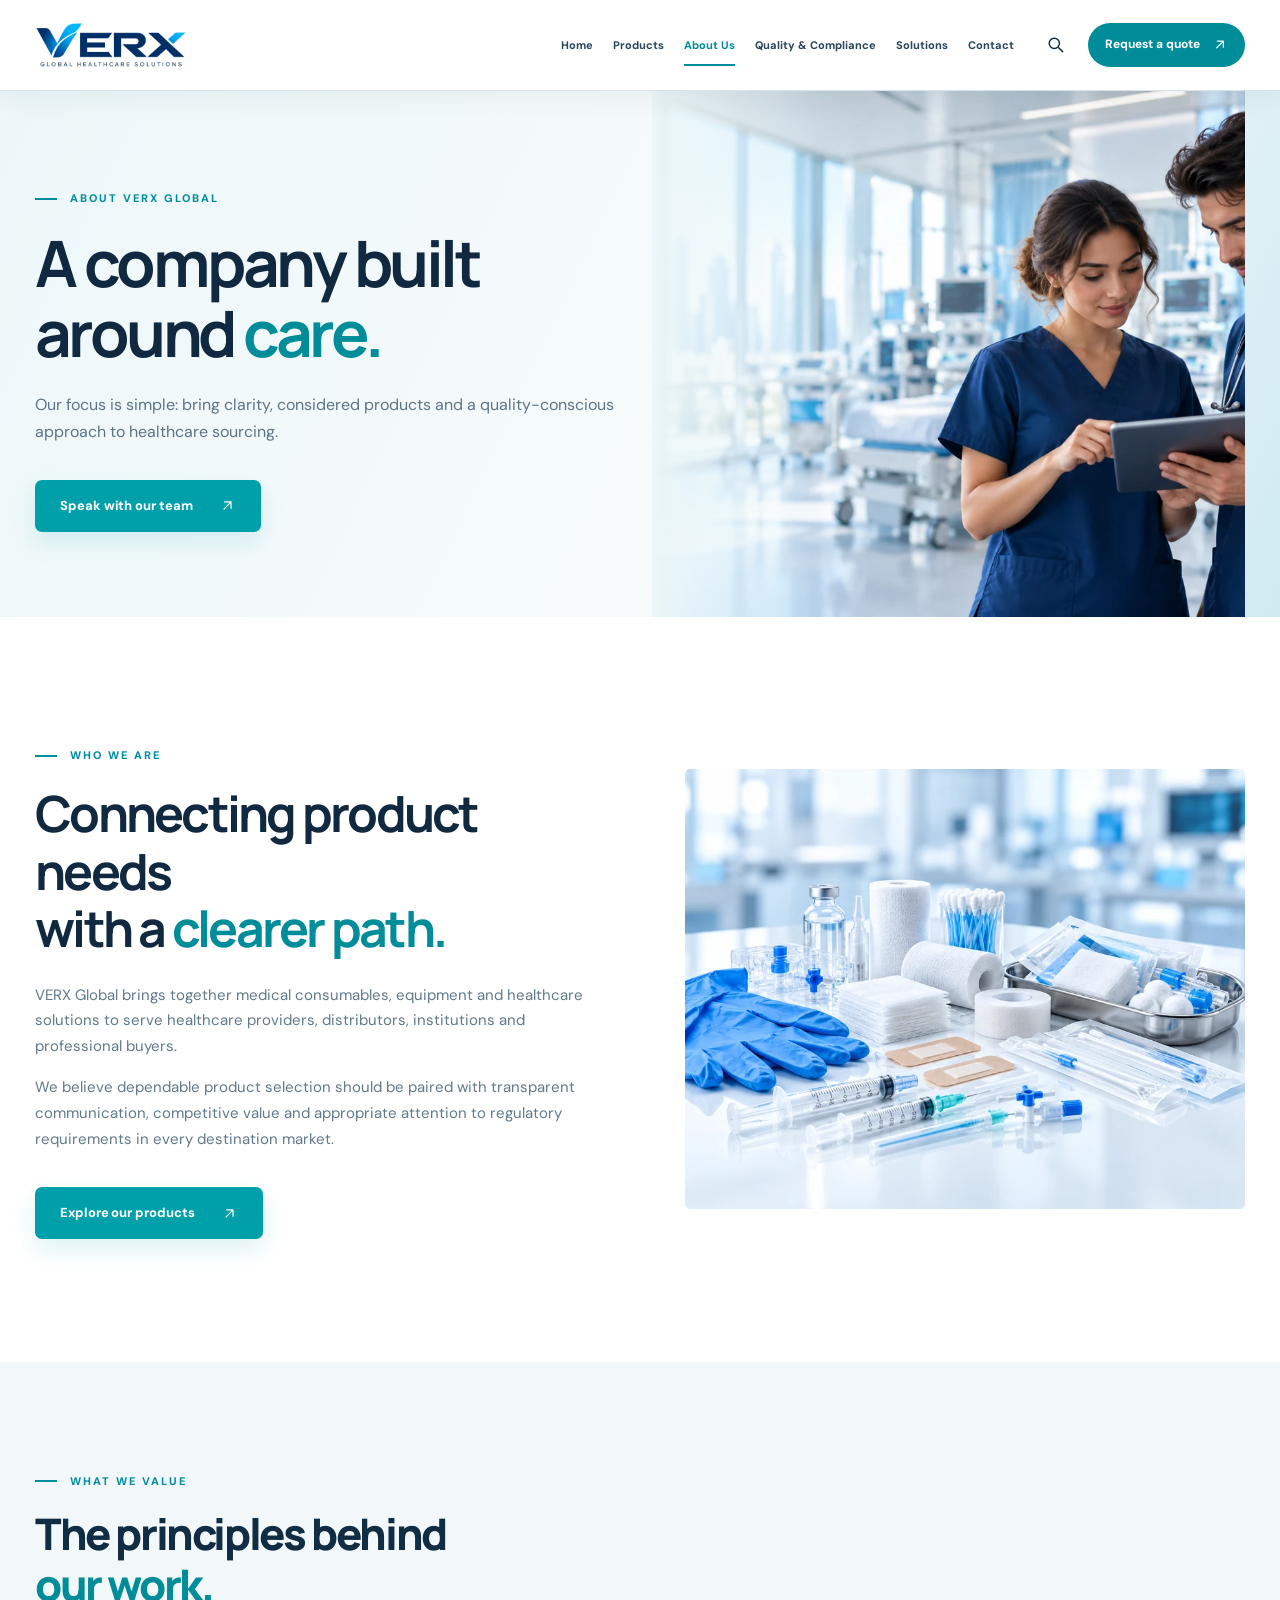
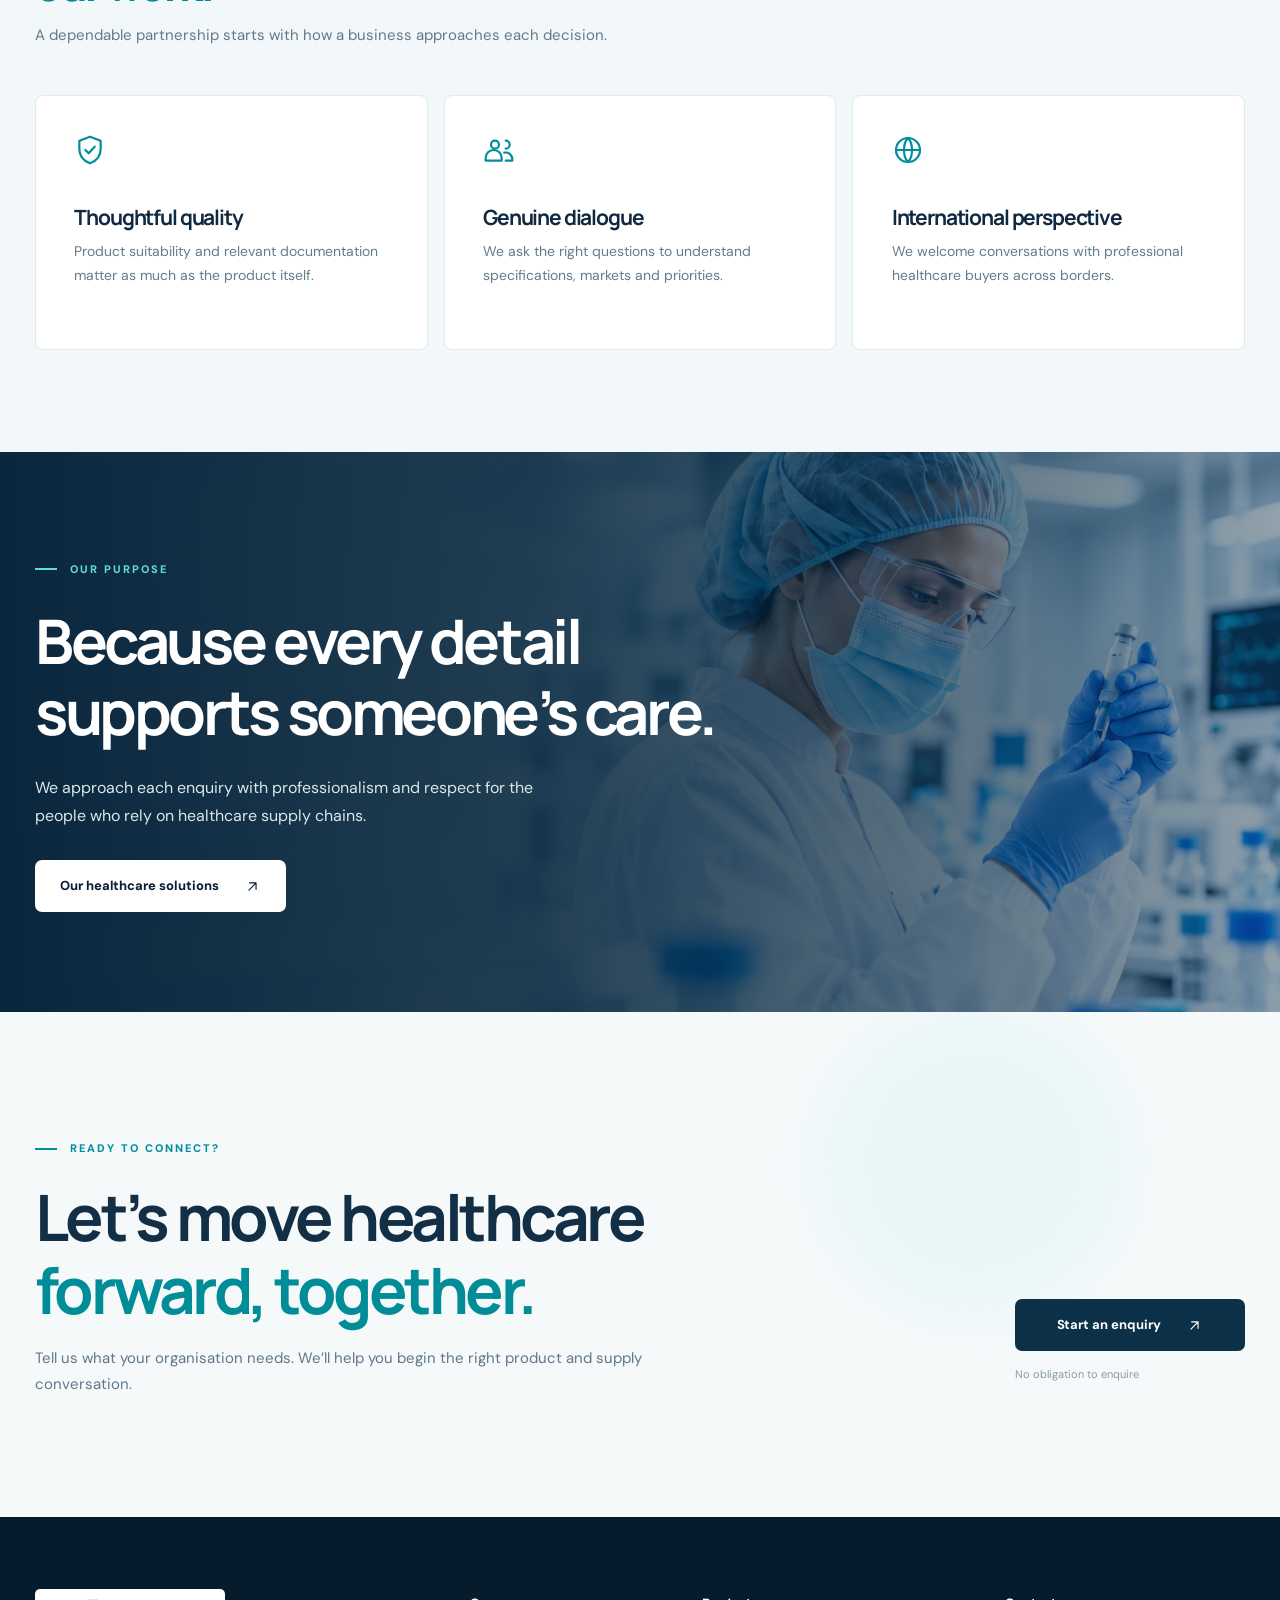
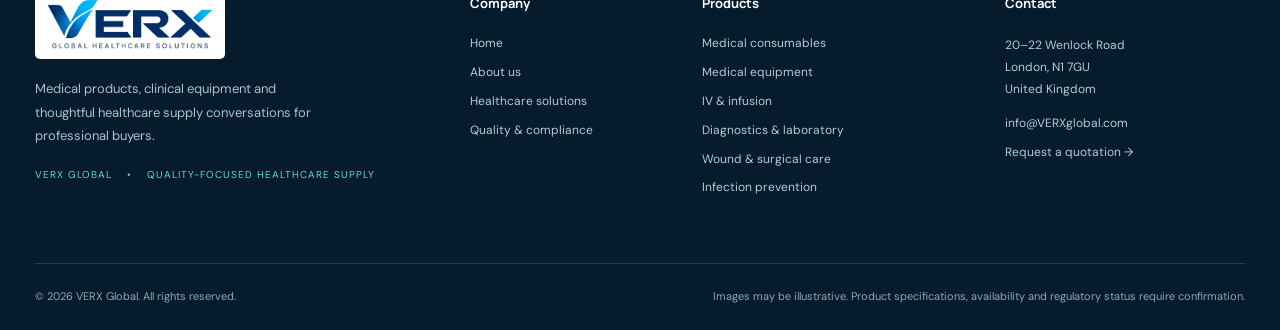
==== commit 632cc2ad: "Add files via upload" ====
--- a/about.html
+++ b/about.html
@@ -1,4 +1,2 @@
-<!doctype html><html lang="en"><head><meta charset="utf-8"><meta name="viewport" content="width=device-width, initial-scale=1"><meta name="theme-color" content="#06344e"><meta name="description" content="Learn about VERX Global, our values and our quality-focused approach to healthcare supply and international medical product enquiries."><title>About VERX Global | Healthcare Supply</title><link rel="icon" href="assets/favicon.ico" sizes="any"><link rel="icon" href="assets/favicon-32.png" type="image/png" sizes="32x32"><link rel="apple-touch-icon" href="assets/favicon-180.png"><link rel="preconnect" href="https://fonts.googleapis.com"><link rel="preconnect" href="https://fonts.gstatic.com" crossorigin><link href="https://fonts.googleapis.com/css2?family=DM+Sans:wght@400;500;600;700;800&family=Manrope:wght@400;500;600;700;800&display=swap" rel="stylesheet"><link rel="stylesheet" href="style.css"></head><body><div id="header"></div><main id="main-content"><section class="pagehero"><div class="site-width pagehero-inner"><div><span class="kicker">ABOUT VERX GLOBAL</span><h1>Connecting healthcare.<br>Building confidence.</h1><p>VERX Global takes a quality-focused approach to international medical product supply and healthcare solutions.</p><a class="button primary" href="contact.html">Work With VERX ↗</a></div><img src="assets/healthcare-care.jpg" alt="Healthcare professionals working together" loading="eager"></div></section>
-<section class="section"><div class="site-width editorial-split"><div><span class="kicker">WHO WE ARE</span><h2>A broader perspective on medical supply.</h2><p class="big-copy">VERX Global brings together medical consumables, equipment and healthcare solutions to serve the evolving needs of healthcare providers, distributors, institutions and professional buyers.</p><p>We believe dependable product selection should be paired with competitive value, transparent communication and appropriate attention to regulatory requirements in each destination market.</p><a href="products.html" class="button primary">Discover Our Products ↗</a></div><div class="editorial-photo"><img src="assets/verx-products.png" alt="Illustrative VERX healthcare products" loading="lazy"><div class="photo-tag">QUALITY. VALUE. RESPONSIBILITY.</div></div></div></section>
-<section class="section soft-section"><div class="site-width"><div class="section-intro center"><span class="kicker">OUR VALUES</span><h2>What guides our work</h2><p>A thoughtful, practical approach to supporting healthcare requirements.</p></div><div class="value-grid"><article><span class="value-icon">✧</span><h3>Quality</h3><p>Prioritising suitability, consistency and documentation appropriate to each product.</p></article><article><span class="value-icon">◇</span><h3>Value</h3><p>Commercially considered options for procurement needs and different budgets.</p></article><article><span class="value-icon">◎</span><h3>Responsibility</h3><p>Respecting applicable regulatory obligations and providing clear product information.</p></article></div></div></section>
-<section class="section"><div class="site-width editorial-split flip"><div><span class="kicker">OUR APPROACH</span><h2>Built around evolving healthcare needs.</h2><p class="big-copy">From everyday clinical essentials to specialist supply enquiries, our discussions start with the needs of the customer.</p><p>That means understanding product requirements, quantities, delivery destinations and available documentation before deciding the appropriate next step.</p><a class="button primary" href="solutions.html">Our Healthcare Solutions ↗</a></div><div class="editorial-photo"><img src="assets/healthcare-hero.jpg" alt="Healthcare professional inspecting a vial in a modern clinical setting" loading="lazy"></div></div></section></main><div id="footer"></div><script defer src="site.js"></script></body></html>+<!doctype html><html lang="en"><head><meta charset="utf-8"><meta name="viewport" content="width=device-width,initial-scale=1"><meta name="theme-color" content="#071e36"><meta name="description" content="Discover VERX Global and our considered approach to product selection, medical supply enquiries, and customer communication."><title>About VERX Global | Medical Products and Healthcare Supply</title><link rel="icon" href="assets/favicon.ico" sizes="any"><link rel="icon" type="image/png" sizes="32x32" href="assets/favicon-32.png"><link rel="apple-touch-icon" href="assets/favicon-180.png"><link rel="preconnect" href="https://fonts.googleapis.com"><link rel="preconnect" href="https://fonts.gstatic.com" crossorigin><link href="https://fonts.googleapis.com/css2?family=DM+Sans:wght@400;500;600;700&family=Manrope:wght@400;500;600;700;800&display=swap" rel="stylesheet"><link rel="stylesheet" href="style.css"><script defer src="site.js"></script></head><body><a class="skip-link" href="#main-content">Skip to main content</a><div id="site-header"></div><main id="main-content"><section class="pagehero "><div class="container pagehero-wrap"><div class="pagehero-text"><span class="eyebrow">ABOUT VERX GLOBAL</span><h1>A company built<br>around <em>care.</em></h1><p>Our focus is simple: bring clarity, considered products and a quality-conscious approach to healthcare sourcing.</p><div class="pagehero-actions"><a class="button solid" href="contact.html">Speak with our team<svg class="button-icon" width="17" height="17" viewBox="0 0 24 24" fill="none" stroke="currentColor" stroke-width="1.65" stroke-linecap="round" stroke-linejoin="round" aria-hidden="true"><path d="M7 17 17 7M8 7h9v9"/></svg></a></div></div><div class="pagehero-image"><img src="assets/hospital-environment.webp" alt="Healthcare related product and clinical setting" fetchpriority="high"></div></div></section><section class="section"><div class="container split-editorial"><div><span class="eyebrow">WHO WE ARE</span><h2>Connecting product needs<br>with a <em>clearer path.</em></h2><p>VERX Global brings together medical consumables, equipment and healthcare solutions to serve healthcare providers, distributors, institutions and professional buyers.</p><p>We believe dependable product selection should be paired with transparent communication, competitive value and appropriate attention to regulatory requirements in every destination market.</p><a class="button solid" href="products.html">Explore our products<svg class="button-icon" width="17" height="17" viewBox="0 0 24 24" fill="none" stroke="currentColor" stroke-width="1.65" stroke-linecap="round" stroke-linejoin="round" aria-hidden="true"><path d="M7 17 17 7M8 7h9v9"/></svg></a></div><img src="assets/consumables-premium.webp" loading="lazy" alt="Medical consumables arranged for a clinical environment"></div></section><section class="section section-pale"><div class="container"><div class="section-heading"><div><span class="eyebrow">WHAT WE VALUE</span><h2>The principles behind<br><em>our work.</em></h2><p>A dependable partnership starts with how a business approaches each decision.</p></div></div>
+<div class="principles"><article><svg class="icon" width="32" height="32" viewBox="0 0 24 24" fill="none" stroke="currentColor" stroke-width="1.65" stroke-linecap="round" stroke-linejoin="round" aria-hidden="true"><path d="M12 2 4 5v6c0 5.5 3.4 9.2 8 11 4.6-1.8 8-5.5 8-11V5z"/><path d="m8.5 12 2.5 2.5 4.5-5"/></svg><h3>Thoughtful quality</h3><p>Product suitability and relevant documentation matter as much as the product itself.</p></article><article><svg class="icon" width="32" height="32" viewBox="0 0 24 24" fill="none" stroke="currentColor" stroke-width="1.65" stroke-linecap="round" stroke-linejoin="round" aria-hidden="true"><circle cx="9" cy="8" r="3"/><path d="M2 20v-2a6 6 0 0 1 12 0v2H2Zm15-9a3 3 0 1 0 0-6M16 14a5 5 0 0 1 6 5v1h-5"/></svg><h3>Genuine dialogue</h3><p>We ask the right questions to understand specifications, markets and priorities.</p></article><article><svg class="icon" width="32" height="32" viewBox="0 0 24 24" fill="none" stroke="currentColor" stroke-width="1.65" stroke-linecap="round" stroke-linejoin="round" aria-hidden="true"><circle cx="12" cy="12" r="9"/><path d="M3 12h18M12 3c4 4 4 14 0 18M12 3c-4 4-4 14 0 18"/></svg><h3>International perspective</h3><p>We welcome conversations with professional healthcare buyers across borders.</p></article></div></div></section><section class="feature-photo-section"><img src="assets/hero-clinical.webp" loading="lazy" alt="Clinical specialist examining medical supplies"><div class="feature-photo-overlay"></div><div class="container feature-photo-content"><span class="eyebrow">OUR PURPOSE</span><h2>Because every detail<br>supports someone’s care.</h2><p>We approach each enquiry with professionalism and respect for the people who rely on healthcare supply chains.</p><a class="button light" href="solutions.html">Our healthcare solutions<svg class="button-icon" width="17" height="17" viewBox="0 0 24 24" fill="none" stroke="currentColor" stroke-width="1.65" stroke-linecap="round" stroke-linejoin="round" aria-hidden="true"><path d="M7 17 17 7M8 7h9v9"/></svg></a></div></section><section class="final-cta"><div class="container cta-inner"><div class="cta-glow"></div><div class="cta-copy"><span class="eyebrow">READY TO CONNECT?</span><h2>Let’s move healthcare<br><em>forward, together.</em></h2><p>Tell us what your organisation needs. We’ll help you begin the right product and supply conversation.</p></div><div class="cta-action"><a class="button light" href="contact.html">Start an enquiry<svg class="button-icon" width="17" height="17" viewBox="0 0 24 24" fill="none" stroke="currentColor" stroke-width="1.65" stroke-linecap="round" stroke-linejoin="round" aria-hidden="true"><path d="M7 17 17 7M8 7h9v9"/></svg></a><span>No obligation to enquire</span></div></div></section></main><div id="site-footer"></div></body></html>
--- a/style.css
+++ b/style.css
@@ -1,36 +1,41 @@
-/* VERX Global • Healthcare corporate website • GitHub Pages compatible */
-:root{--navy:#082a42;--navy2:#043b59;--deep:#052338;--teal:#008b9b;--teal2:#05a9bf;--sky:#eaf7fb;--muted:#526879;--line:#dce8ed;--pale:#f4f9fb;--white:#fff;--font:'DM Sans',system-ui,-apple-system,BlinkMacSystemFont,'Segoe UI',sans-serif;--head:'Manrope',var(--font)}
-*,*::before,*::after{box-sizing:border-box}html{scroll-behavior:smooth;scroll-padding-top:96px}body{margin:0;background:#fff;color:var(--navy);font:400 15px/1.62 var(--font);-webkit-font-smoothing:antialiased}a{color:inherit;text-decoration:none}img{display:block;max-width:100%}button,input,select,textarea{font:inherit}button{cursor:pointer}:focus-visible{outline:3px solid var(--teal2);outline-offset:4px}::selection{background:#c7eff7}.site-width{width:min(100% - clamp(38px,8vw,168px),1780px);margin-inline:auto}.skip-link{position:fixed;z-index:200;top:-100px;left:16px;background:white;color:var(--navy);padding:12px}.skip-link:focus{top:8px}
-h1,h2,h3,h4{font-family:var(--head);font-weight:800;line-height:1.18;letter-spacing:-.045em;margin:0;color:var(--navy)}p{margin:0 0 18px}h1{font-size:clamp(43px,4.25vw,80px)}h2{font-size:clamp(30px,2.8vw,50px)}h3{font-size:19px}.kicker{display:block;color:#008296;font:800 11px/1.45 var(--head);letter-spacing:.16em;text-transform:uppercase;margin-bottom:12px}.kicker.dark{color:#0b3547}.kicker.light{color:#a5eef5}.button{display:inline-flex;align-items:center;justify-content:center;gap:20px;border-radius:100px;min-height:47px;padding:13px 23px;font-size:13px;line-height:1.1;font-weight:800;white-space:nowrap;border:1px solid transparent;transition:background .2s,color .2s,transform .2s,box-shadow .2s}.button span{font-size:18px;line-height:.5;font-weight:400}.button:hover{transform:translateY(-2px);box-shadow:0 10px 22px #00394f19}.button.primary,.quote-btn{background:linear-gradient(110deg,#008794,#00a0aa);color:#fff}.button.primary:hover,.quote-btn:hover{background:linear-gradient(110deg,#007380,#058d9c)}.button.secondary{background:#fff9;border:1px solid #a1b9c6;color:var(--navy)}.button.secondary:hover{background:#fff}.button.on-dark{background:transparent;color:#fff;border-color:#75c9d4}.button.white-btn{background:#fff;color:#006f7f}
-/* Header */
-.utility-bar{background:#062b42;color:#dcecf3;font-size:10px;letter-spacing:.13em;font-weight:700}.utility-inner{display:flex;justify-content:space-between;align-items:center;min-height:27px;gap:20px}.utility-single{justify-content:center}.utility-inner a{letter-spacing:.035em;text-transform:none}.utility-inner a:hover{text-decoration:underline}.main-header{background:#ffffffed;backdrop-filter:blur(16px);position:relative;top:auto;z-index:80;border-bottom:1px solid #eaf0f3}.header-inner{min-height:80px;display:flex;align-items:center;gap:clamp(14px,1.6vw,30px)}.logo{display:flex;align-items:center;gap:18px;min-width:0;flex:none}.logo img{width:clamp(142px,13vw,212px);height:auto}.logo span{border-left:1px solid #cddde5;padding-left:13px;font-size:9px;font-weight:800;line-height:1.5;letter-spacing:.11em;color:#617d8a;white-space:nowrap}.navigation{display:flex;align-items:center;margin-left:auto;gap:clamp(13px,1.7vw,32px)}.navigation>a{font-weight:750;font-size:12px;white-space:nowrap;position:relative;padding:30px 0;color:#233e50}.navigation>a:hover,.navigation>a.selected{color:#008994}.navigation>a.selected::after{content:"";position:absolute;background:#06a5b6;bottom:17px;left:0;right:0;height:2px}.nav-actions{display:flex;align-items:center;gap:16px}.nav-actions .quote-btn{padding:14px 21px;min-height:43px;font-size:11px}.icon-button{height:38px;width:38px;border:0;background:transparent;display:grid;place-items:center;color:var(--navy);border-radius:50%}.icon-button:hover{background:#e9f7fa}.icon-button svg{width:20px;height:20px;stroke:currentColor;stroke-width:1.8;fill:none;stroke-linecap:round}.menu-toggle{display:none;flex-direction:column;gap:5px;padding:10px;background:white;border:1px solid #d3e2e8;border-radius:8px}.menu-toggle span{width:20px;height:2px;background:#15374a;border-radius:2px}
-/* Home hero */
-.hero{position:relative;isolation:isolate;min-height:625px;background:#e9f6fb;overflow:hidden}.hero-photo,.hero-overlay{position:absolute;inset:0;width:100%;height:100%}.hero-photo{z-index:-2;object-fit:cover;object-position:center 47%}.hero-overlay{z-index:-1;background:linear-gradient(90deg,#f5fcffeF 0%,#eff9fceb 31%,#ebf6f9b8 45%,#ebf7fb30 70%,#d6eff70d 100%)}.hero-content{min-height:520px;display:flex;align-items:center;position:relative;padding-top:46px;padding-bottom:42px}.hero-copy{width:min(59%,780px)}.hero-copy h1{font-size:clamp(43px,4.15vw,77px);letter-spacing:-.047em;line-height:1.105;margin:0 0 18px}.hero-copy h1 span{color:#07324a}.hero-copy>p{font-size:clamp(14px,1.13vw,19px);line-height:1.6;max-width:595px;margin-bottom:0}.actions{display:flex;gap:11px;flex-wrap:wrap;margin-top:24px}.hero-caption{font:700 12px/1.5 var(--head);letter-spacing:.13em;position:absolute;right:2.5%;bottom:70px;border-left:3px solid var(--teal);padding-left:12px;color:#1d485d}.hero-trust{position:relative;z-index:1;display:grid;grid-template-columns:repeat(4,minmax(0,1fr));gap:20px;align-items:center;min-height:105px;margin-top:0}.trust-item{display:flex;align-items:center;gap:13px}.trust-icon{flex:none;font-size:32px;color:var(--teal);line-height:1;width:42px;text-align:center}.trust-item strong{display:block;font:800 13px/1.3 var(--head)}.trust-item small{display:block;color:#395366;font-size:11px;line-height:1.45;margin-top:4px}
-/* Product tiles */
-.section{padding:clamp(58px,5.7vw,102px) 0}.categories-section{background:linear-gradient(180deg,#f3f9fb,#f7fbfc)}.section-intro{max-width:850px;margin-bottom:30px}.section-intro.center{text-align:center;margin:0 auto 30px}.section-intro h2{font-size:clamp(29px,2.8vw,47px);margin-bottom:8px}.section-intro p{font-size:15px;color:var(--muted);line-height:1.57;margin:0 auto;max-width:780px}.category-grid{display:grid;grid-template-columns:repeat(3,minmax(0,1fr));gap:12px}.category-card{min-width:0;min-height:181px;display:grid;grid-template-columns:47% 53%;border-radius:9px;overflow:hidden;background:#fff;box-shadow:0 2px 21px rgba(5,53,74,.035);transition:transform .22s,box-shadow .22s}.category-card:hover{transform:translateY(-3px);box-shadow:0 14px 27px rgba(5,51,74,.09)}.category-photo{display:block;overflow:hidden;height:100%;background:#d7e6ed}.category-photo img{width:100%;height:100%;object-fit:cover;transition:transform .35s}.category-card:hover img{transform:scale(1.06)}.category-copy{min-width:0;display:flex;flex-direction:column;align-items:flex-start;justify-content:center;padding:clamp(10px,1.3vw,26px)}.category-copy h3{font-size:clamp(14px,1.15vw,18px);letter-spacing:-.035em;margin-bottom:7px}.category-copy p{font-size:clamp(11px,.84vw,13px);line-height:1.5;color:#516779;margin:0 0 10px}.inline-link{font-weight:800;color:#008b9b;font-size:12px}.inline-link:hover{text-decoration:underline;text-underline-offset:4px}.inline-link span{margin-left:5px}.micro-note{font-size:11px;color:#718392;line-height:1.5;margin:12px 0 0}
-/* Brand */
-.brand-showcase{position:relative;min-height:405px;isolation:isolate;display:flex;align-items:center;overflow:hidden;background:#cfe8f2}.brand-showcase>img,.brand-tint{position:absolute;inset:0;width:100%;height:100%}.brand-showcase>img{object-fit:cover;object-position:56% center;z-index:-2}.brand-tint{z-index:-1;background:linear-gradient(90deg,#f6fcfff7 0%,#f3faffea 24%,#f0f9fd9e 39%,#f1f9fd12 68%)}.brand-inner{display:flex;align-items:center;min-height:400px}.brand-text{max-width:450px}.brand-text h2{font-size:clamp(35px,3.1vw,53px);margin-bottom:12px}.brand-text p{font-size:15px;line-height:1.6;max-width:420px}.brand-disclaimer{position:absolute;right:3%;bottom:12px;color:#375970;font-size:10px;background:#ffffffc9;border-radius:4px;padding:2px 7px}
-/* Why partner */
-.why-section{display:grid;grid-template-columns:56% 44%;min-height:307px}.why-copy{background:#fff;display:flex;justify-content:flex-end}.why-inner{padding:45px clamp(26px,3vw,58px) 32px clamp(32px,6vw,120px);width:100%;max-width:1050px}.why-inner h2{font-size:clamp(26px,2.4vw,41px)}.section-sub{color:#4c677a;font-size:14px;margin:6px 0 24px}.benefit-grid{display:grid;grid-template-columns:repeat(4,minmax(0,1fr))}.benefit-grid>div{padding:0 18px;border-left:1px solid #e0eaf0}.benefit-grid>div:first-child{padding-left:0;border-left:0}.benefit-symbol{font-size:31px;color:#008c9a;line-height:1.4}.benefit-grid h3{font-size:13px;margin:11px 0 5px}.benefit-grid p{font-size:11px;line-height:1.55;color:#527082;margin:0}.why-map{position:relative;overflow:hidden;background:radial-gradient(circle at 65% 60%,#096787,#063855 44%,#052c47 100%);color:#fff;min-height:307px;display:flex;align-items:center}.why-map .map-content{position:relative;z-index:2;padding:42px clamp(28px,3vw,65px);max-width:440px}.why-map h3{font-size:clamp(19px,1.8vw,28px);color:#fff;margin-bottom:9px}.why-map p{font-size:13px;color:#ddedf4;line-height:1.7;margin-bottom:18px}.map-globe{position:absolute;z-index:0;right:9%;top:-31%;font-size:450px;font-family:serif;line-height:1;color:#65bbdf26;pointer-events:none}.map-orbit{position:absolute;border:1px solid #65c6d336;width:630px;height:290px;right:-160px;top:25px;border-radius:50%;transform:rotate(-23deg)}.orb2{transform:rotate(29deg)}
-/* Process */
-.process-section{background:linear-gradient(180deg,#eff7fa,#f8fbfc)}.process-grid{display:grid;grid-template-columns:repeat(4,minmax(0,1fr));gap:0;background:#fff;border-radius:9px;box-shadow:0 5px 30px #14425a0c;padding:22px 9px}.process-card{padding:7px 28px 12px;border-right:1px solid #e2edf1;position:relative}.process-card:last-child{border-right:0}.process-num{display:inline-grid;place-items:center;width:33px;height:33px;border-radius:50%;background:#008d9b;color:#fff;font-size:12px;font-weight:800;margin-right:14px}.process-icon{color:#0690a5;font-size:28px;vertical-align:middle}.process-card h3{font-size:15px;margin:12px 0 8px}.process-card p{color:#587184;font-size:12px;line-height:1.6;margin:0}
-.compliance-feature{background:#eaf5f8;padding-block:52px}.compliance-inner{display:flex;justify-content:space-between;align-items:center;gap:45px}.compliance-inner>div{max-width:730px}.compliance-inner h2{font-size:clamp(26px,2.3vw,38px);margin-bottom:10px}.compliance-inner p{color:#496778;font-size:14px;margin-bottom:0}
-/* Other pages */
-.pagehero{background:#eaf6fa;overflow:hidden}.pagehero-inner{min-height:360px;display:grid;grid-template-columns:1fr .8fr;align-items:center;gap:6vw}.pagehero-inner>div{position:relative;z-index:2;padding:55px 0}.pagehero h1{font-size:clamp(38px,4vw,65px);margin-bottom:15px}.pagehero p{font-size:16px;color:#4b677b;max-width:675px;line-height:1.7}.pagehero img{width:100%;height:360px;object-fit:cover;object-position:center;border-radius:130px 0 0 0;align-self:stretch}.pagehero .button{margin-top:12px}.soft-section{background:#f3f9fb}.editorial-split{display:grid;grid-template-columns:1fr 1fr;gap:clamp(32px,6vw,115px);align-items:center}.editorial-split.flip>div:first-child{order:2}.editorial-split h2{margin-bottom:20px}.editorial-split p{color:#4b6579;font-size:15px;line-height:1.8}.editorial-split .big-copy{font-size:19px;color:#294b60}.editorial-split .button{margin-top:13px}.editorial-photo{position:relative}.editorial-photo>img{height:clamp(300px,35vw,550px);width:100%;object-fit:cover;border-radius:10px}.photo-tag{position:absolute;right:20px;bottom:20px;background:#fff;padding:12px 16px;font-size:11px;letter-spacing:.12em;font-weight:800;color:#136174}.value-grid,.service-grid{display:grid;grid-template-columns:repeat(3,1fr);gap:16px}.value-grid article,.service-grid article{background:#fff;border:1px solid #deebef;border-radius:10px;padding:32px;transition:box-shadow .2s}.value-grid article:hover,.service-grid article:hover{box-shadow:0 14px 38px #12395110}.value-icon{color:#038e9e;font-size:40px;display:block;margin-bottom:20px}.value-grid h3,.service-grid h3{font-size:18px;margin-bottom:9px}.value-grid p,.service-grid p{font-size:13px;line-height:1.75;color:#5a7081;margin-bottom:0}.service-grid article>span{font-size:22px;font-family:var(--head);font-weight:800;color:#0698a7;display:block;margin-bottom:25px}.tick-list{padding:0;list-style:none;margin:22px 0;display:grid;gap:14px}.tick-list li{padding-left:27px;position:relative;color:#415b70;font-size:14px}.tick-list li:before{content:'✓';position:absolute;left:0;color:#008f9b;font-weight:900}.important-note{margin-top:24px;padding:24px 28px;background:#eaf7f9;border-left:4px solid #0397a8;border-radius:6px}.important-note strong{font-size:14px}.important-note p{font-size:13px;color:#506d7f;line-height:1.6;margin:6px 0 0}.catalog-section{background:#fff}.catalog-layout{display:grid;grid-template-columns:.65fr 1.35fr;gap:55px;align-items:center}.catalog-layout img{width:100%;height:auto;border-radius:10px;border:1px solid #d9e7ec}.catalog-layout h2{margin-bottom:18px}.catalog-layout p{color:#557284}.catalog-layout .button{margin-top:9px}.product-page-grid .category-card{min-height:230px}
+/* VERX GLOBAL — SIGNATURE WEBSITE
+   Design tokens and all styles live here for easy GitHub editing.
+   No framework, external CSS libraries or build step required. */
+:root{--navy:#071d34;--night:#06182a;--ink:#102940;--muted:#587085;--teal:#008c99;--aqua:#5bd4d9;--line:#dfe9ee;--pale:#f3f8fa;--white:#fff;--font:'DM Sans',Arial,sans-serif;--display:'Manrope','DM Sans',sans-serif;--ease:cubic-bezier(.2,.75,.2,1)}
+*{box-sizing:border-box}html{scroll-behavior:smooth;scroll-padding-top:115px}body{margin:0;color:var(--ink);background:#fff;font:16px/1.65 var(--font);-webkit-font-smoothing:antialiased}img,svg{max-width:100%}img{display:block}a{text-decoration:none;color:inherit}button,input,textarea,select{font:inherit}button{cursor:pointer}a:focus-visible,button:focus-visible,input:focus-visible,select:focus-visible,textarea:focus-visible{outline:3px solid #4bcfd5;outline-offset:4px}.container{width:min(100% - 96px,1512px);margin-inline:auto}.sr-only{position:absolute!important;width:1px;height:1px;overflow:hidden;clip:rect(0,0,0,0);white-space:nowrap}.skip-link{position:fixed;top:-120px;left:16px;background:#fff;color:#000;z-index:999;padding:12px 16px;border-radius:8px}.skip-link:focus{top:12px}.icon{flex-shrink:0}h1,h2,h3,p{margin-top:0}h1,h2,h3{font-family:var(--display);letter-spacing:-.055em;line-height:1.15;color:inherit}p{line-height:1.72}em{font-style:normal;color:var(--teal)}
+/* Header remains visible as you scroll */
+.site-header{position:sticky;top:0;z-index:100;background:rgba(255,255,255,.97);border-bottom:1px solid rgba(198,217,226,.72);backdrop-filter:blur(18px);-webkit-backdrop-filter:blur(18px);box-shadow:0 8px 28px rgba(11,35,54,.055);transition:box-shadow .25s}.site-header.scrolled{box-shadow:0 15px 30px rgba(9,41,60,.13)}.header-inside{height:90px;display:flex;align-items:center;gap:clamp(18px,2.5vw,45px)}.header-brand{display:flex;align-items:center;gap:18px;flex-shrink:0;min-width:0}.header-brand img{width:162px;height:auto;max-height:57px;object-fit:contain}.header-brand-tag{border-left:1px solid #c5d9e1;padding-left:17px;font-size:9px;line-height:1.5;font-weight:800;letter-spacing:.12em;color:#4d6b7c;white-space:nowrap}.header-nav{display:flex;align-items:center;gap:clamp(16px,2vw,33px);margin-left:auto}.header-nav a{position:relative;display:inline-flex;align-items:center;height:90px;font-size:12px;font-weight:750;color:#29465c;white-space:nowrap;transition:color .2s}.header-nav a::after{position:absolute;bottom:24px;left:0;right:100%;content:"";height:2px;background:var(--teal);transition:right .2s}.header-nav a:hover,.header-nav a[aria-current="page"]{color:var(--teal)}.header-nav a[aria-current="page"]::after,.header-nav a:hover::after{right:0}.header-actions{display:flex;align-items:center;gap:13px;flex-shrink:0}.icon-btn{display:grid;place-items:center;width:40px;height:40px;background:transparent;border:0;border-radius:50%;color:var(--ink);transition:background .2s}.icon-btn:hover{background:#e8f5f7}.header-quote{display:inline-flex;align-items:center;gap:12px;border-radius:999px;padding:12px 17px;background:var(--teal);color:white;font-size:12px;font-weight:750;white-space:nowrap;transition:transform .2s,background .2s}.header-quote:hover{background:#006c80;transform:translateY(-2px)}.header-quote svg{width:16px}.menu-toggle{display:none}.header-note{display:none}
+/* Buttons + labels */
+.button{min-height:52px;display:inline-flex;align-items:center;justify-content:center;gap:22px;border:1px solid transparent;border-radius:7px;padding:15px 24px;font-size:13px;font-weight:750;letter-spacing:-.005em;transition:transform .25s var(--ease),background .25s,box-shadow .25s,color .25s;line-height:1.4}.button:hover{transform:translateY(-3px)}.button-icon{margin-left:4px;transition:transform .25s}.button:hover .button-icon{transform:translate(3px,-3px)}.button.solid{background:#00a0ab;color:white;box-shadow:0 10px 24px #00a0ab22}.button.solid:hover{background:#007e90;box-shadow:0 16px 26px #00a0ab33}.button.ghost{background:transparent;color:var(--ink);border-color:#c9dce3}.button.ghost:hover{border-color:#00a0ab;color:#007e90;background:white}.button.light{background:white;color:var(--navy)}.button.light:hover{background:#dffaff}.button.outline-on-dark{background:transparent;border-color:#ffffff68;color:#fff}.button.outline-on-dark:hover{border-color:#fff;background:#ffffff15}.eyebrow{display:inline-flex;align-items:center;gap:13px;color:#008e9e;font-size:11px;font-weight:800;letter-spacing:.18em;text-transform:uppercase;line-height:1.4}.eyebrow::before{content:"";width:22px;height:2px;background:currentColor;flex:0 0 22px}
+/* HOME Hero */
+.hero-home{min-height:720px;position:relative;overflow:hidden;background:var(--night);color:white}.hero-image,.hero-shade,.hero-grid{position:absolute;inset:0}.hero-image{left:34%}.hero-image img{width:100%;height:100%;object-fit:cover;object-position:62% 45%;filter:saturate(.88) contrast(1.03)}.hero-shade{background:linear-gradient(90deg,#06182afc 0%,#061b30f6 23%,#092640dc 44%,#082b469b 60%,#09233e33 81%,#071f3433 100%),linear-gradient(0deg,#061a2deb 0%,transparent 31%)}.hero-grid{opacity:.15;pointer-events:none;background-image:linear-gradient(90deg,transparent calc(100% - 1px),#c7eeed 100%);background-size:calc(100% / 5) 100%;mask-image:linear-gradient(90deg,black,transparent 90%)}.hero-inner{position:relative;z-index:2;min-height:640px;display:flex;align-items:center;padding:70px 0 75px}.hero-main{width:min(780px,70%)}.hero-eyebrow{font-size:11px;font-weight:800;letter-spacing:.2em;display:flex;align-items:center;gap:12px;color:#bdedf1}.hero-eyebrow i{width:7px;height:7px;border-radius:50%;background:#52e3e7;box-shadow:0 0 0 5px #52e3e72a}.hero-main h1{margin:27px 0 24px;font-size:clamp(56px,5.65vw,96px);line-height:1.085;font-weight:800;letter-spacing:-.073em;color:#fff;text-wrap:balance}.hero-main h1 span{color:#77dae2}.hero-main>p{color:#d5e6ec;font-size:clamp(15px,1.15vw,18px);max-width:580px;line-height:1.72}.hero-actions{display:flex;flex-wrap:wrap;gap:12px;margin-top:31px}.hero-annotation{display:flex;align-items:center;gap:12px;margin-top:57px;color:#b0ced7;letter-spacing:.14em;font-size:10px;font-weight:700}.hero-annotation .line{width:32px;height:1px;background:#93c8d0}.hero-side-label{position:absolute;right:0;top:50%;writing-mode:vertical-rl;font-size:10px;color:#c3dce5;letter-spacing:.27em;white-space:nowrap}.hero-side-label span{color:#64d3dc}.hero-bottom{position:relative;z-index:2;background:#071b2be0;border-top:1px solid #ffffff24}.hero-bottom-inner{height:80px;display:flex;align-items:center;justify-content:space-between}.hero-bottom-text{display:flex;align-items:center;gap:22px;color:#a6c1cc;font-size:11px;letter-spacing:.16em;font-weight:700}.hero-bottom-text span:first-child{color:#52cad5}.hero-bottom-side{display:flex;align-items:center;gap:22px;color:#e2eff2;font-size:12px}.hero-bottom-side a{display:grid;place-items:center;border:1px solid #ffffff80;border-radius:50%;width:32px;height:32px;transition:background .2s}.hero-bottom-side a:hover{background:#ffffff36}
+.proof-bar{background:#fff;border-bottom:1px solid #e6edef}.proof-grid{display:grid;grid-template-columns:repeat(4,1fr)}.proof-item{display:flex;align-items:center;gap:14px;min-width:0;padding:28px 18px;border-right:1px solid #e4edf1}.proof-item:first-child{padding-left:0}.proof-item:last-child{border:0}.proof-icon{display:grid;place-items:center;background:#eaf8f9;color:var(--teal);border-radius:10px;width:49px;height:49px;flex:0 0 49px}.proof-item strong{display:block;font-size:13px;line-height:1.4;letter-spacing:-.015em}.proof-item p{margin:2px 0 0;color:#6c8291;font-size:12px;line-height:1.45}
+/* Common sections */
+.section{padding:clamp(78px,8vw,136px) 0}.section-pale{background:#f2f8fa}.section-heading{display:flex;gap:32px;align-items:end;justify-content:space-between;margin-bottom:46px}.section-heading>div:first-child{max-width:880px}.section-heading h2,.values-head h2{font-size:clamp(34px,3.4vw,59px);line-height:1.18;font-weight:800;margin:17px 0 13px;color:#112d43}.section-heading p{font-size:15px;max-width:600px;color:#62798a;margin:0}.section-heading>.button{margin-bottom:8px;flex:0 0 auto}.fine-print{color:#81949e;margin:24px 0 0;font-size:11px;letter-spacing:.005em}
+/* Product cards editorial photo-led */
+.products-section{background:#f7fafb}.product-grid{display:grid;grid-template-columns:repeat(12,minmax(0,1fr));gap:15px}.product-card{position:relative;overflow:hidden;isolation:isolate;grid-column:span 3;min-height:305px;background:#173e50;border-radius:9px;box-shadow:0 8px 30px #163f5710;transition:transform .35s var(--ease),box-shadow .35s}.product-card.feature-product:nth-child(1){grid-column:span 7;min-height:390px}.product-card.feature-product:nth-child(2){grid-column:span 5;min-height:390px}.product-card:hover{transform:translateY(-5px);box-shadow:0 18px 36px #153c5726}.product-card img{width:100%;height:100%;object-fit:cover;position:absolute;inset:0;transition:transform .8s var(--ease);filter:saturate(.91)}.product-card:hover img{transform:scale(1.065)}.product-card:nth-child(4) img{object-position:center}.product-gradient{position:absolute;inset:0;background:linear-gradient(0deg,#051f31ef 0%,#062e468c 43%,#082c3718 85%);z-index:1}.product-top{position:absolute;top:22px;left:23px;right:21px;display:flex;justify-content:space-between;align-items:center;z-index:2;color:#fff;font-size:11px;letter-spacing:.12em;font-weight:750}.product-arrow{border:1px solid #ffffff98;border-radius:50%;padding:8px;width:36px;height:36px;background:#0e304638}.product-info{position:absolute;z-index:2;bottom:22px;left:24px;right:24px;color:white}.product-info h3{font-size:clamp(18px,1.55vw,27px);letter-spacing:-.045em;margin:0 0 6px;color:#fff}.product-info p{font-size:12px;line-height:1.5;margin:0;color:#d9e9ed;max-width:340px}.card-link{display:inline-flex;align-items:center;gap:9px;color:#8ce4e8;font-size:12px;font-weight:750;margin-top:12px}.card-link:hover{color:#fff}.listing-grid .product-card{grid-column:span 4;min-height:355px}.filter-row{display:flex;align-items:center;justify-content:space-between;gap:20px;margin:-5px 0 25px}.filter-input{height:51px;max-width:580px;width:100%;border:1px solid #d4e3ea;background:white;border-radius:8px;display:flex;align-items:center;padding:0 17px;color:var(--teal);gap:12px}.filter-input:focus-within{box-shadow:0 0 0 3px #78dbe33e}.filter-input input{width:100%;border:0;outline:0;background:transparent;color:#123247;font-size:14px}.filter-row>span{font-size:12px;color:#658496;font-weight:700}.filter-empty{background:white;padding:20px;border-radius:8px}.filter-empty a{color:var(--teal);font-weight:750}
+/* Branded feature */
+.brand-section{display:grid;grid-template-columns:44% 56%;min-height:590px;background:#09273c}.brand-left{padding:clamp(58px,7.2vw,130px) clamp(40px,5.7vw,115px);position:relative;overflow:hidden;color:white;background:radial-gradient(circle at 10% 9%,#12536a,#071f35 73%)}.brand-left::before{content:'V';position:absolute;right:-65px;bottom:-150px;color:#ffffff08;font-size:600px;line-height:1;font-family:var(--display);font-weight:800}.brand-left>*{position:relative}.brand-left .eyebrow{color:#62dce3}.brand-left h2{font-size:clamp(43px,4.4vw,80px);color:#fff;margin:30px 0 24px;letter-spacing:-.07em}.brand-left h2 em{color:#6cdce2}.brand-left p{max-width:430px;color:#c0dae3;font-size:15px;margin-bottom:30px}.brand-signature{display:block;color:#8fa9b5;margin-top:70px;letter-spacing:.2em;font-size:10px;font-weight:700}.brand-right{position:relative;overflow:hidden;min-height:560px;background:#d3e6ee}.brand-right>img{width:100%;height:100%;object-fit:cover;position:absolute;inset:0;object-position:62% center}.brand-image-note{position:absolute;bottom:30px;right:30px;padding:22px 25px;background:#fffefd;box-shadow:0 15px 50px #061b2c29;max-width:305px;border-radius:7px}.brand-image-note span{display:block;font-size:10px;color:#008e9e;font-weight:800;letter-spacing:.14em;margin-bottom:7px}.brand-image-note strong{font-family:var(--display);font-size:16px;line-height:1.3;display:block;letter-spacing:-.03em}.brand-image-note small{color:#748998;font-size:10px;line-height:1.5;display:block;margin-top:8px}
+/* Values + methods */
+.values-section{background:white}.values-head{margin-bottom:50px}.value-items{display:grid;grid-template-columns:repeat(3,minmax(0,1fr));gap:20px}.value-items>div{border-top:1px solid #cddde4;padding:29px 38px 10px 2px;position:relative}.value-num{display:block;color:#85a1b0;font-size:11px;letter-spacing:.1em;margin-bottom:20px}.value-items svg{color:#0094a0;margin-bottom:18px}.value-items h3{font-size:24px;margin-bottom:13px}.value-items p{color:#6e8090;line-height:1.75;font-size:14px;max-width:340px}.impact-section{display:grid;grid-template-columns:50% 50%;background:#06374a;min-height:570px}.impact-image{min-height:570px;overflow:hidden}.impact-image img{width:100%;height:100%;object-fit:cover;object-position:72% center}.impact-body{padding:clamp(60px,7vw,113px) clamp(50px,7vw,120px);color:white;display:flex;flex-direction:column;align-items:flex-start;justify-content:center}.impact-body .eyebrow{color:#77dfe3}.impact-body h2{font-size:clamp(38px,3.8vw,65px);margin:22px 0}.impact-body p{max-width:510px;color:#cee6eb;font-size:15px}.clean-checks{list-style:none;margin:14px 0 30px;padding:0;display:grid;gap:12px}.clean-checks li{display:flex;align-items:flex-start;gap:11px;font-size:13px}.clean-checks svg{color:#5fe4e8;width:18px;flex:none;margin-top:2px}.dark-checks svg{color:#008e9e}.process-section{background:#fff}.steps-grid{display:grid;grid-template-columns:repeat(4,1fr);gap:16px}.step{background:#f5fafb;border:1px solid #e5eff2;padding:28px;min-height:225px;display:flex;flex-direction:column;align-items:start;border-radius:7px;position:relative}.step>span{font-size:11px;color:#809eaa;letter-spacing:.16em;font-weight:800}.step>svg{color:#008e9e;margin:15px 0 20px}.step h3{font-size:17px;letter-spacing:-.035em;margin:0 0 8px}.step p{font-size:12px;line-height:1.6;color:#677d8c;margin:0}.standard-banner{background:#0b3047;color:white;position:relative;overflow:hidden}.standard-banner::after{position:absolute;right:-100px;top:-220px;content:'';width:650px;height:650px;border:1px solid #78d2d936;border-radius:50%;box-shadow:0 0 0 90px #78d2d909,0 0 0 180px #78d2d907;pointer-events:none}.standard-inner{display:flex;align-items:center;justify-content:space-between;gap:30px;padding:72px 0}.standard-inner .eyebrow{color:#70dade}.standard-inner h2{font-size:clamp(30px,3vw,48px);color:#fff;margin:15px 0 10px}.standard-inner p{margin:0;color:#c4dce3;font-size:14px;max-width:650px}.standard-inner>.button{flex-shrink:0;z-index:1}
+/* Bottom CTA and footer */
+.final-cta{background:#f5f9fa}.cta-inner{position:relative;padding:120px 0;display:flex;justify-content:space-between;align-items:end;gap:38px;overflow:hidden}.cta-glow{position:absolute;right:10%;top:0;width:300px;height:300px;background:#8bdee71d;border-radius:50%;filter:blur(28px)}.cta-copy,.cta-action{position:relative}.cta-copy h2{color:#122f46;font-size:clamp(44px,5vw,86px);margin:21px 0 19px}.cta-copy h2 em{color:#008d98}.cta-copy p{max-width:610px;margin:0;font-size:15px;color:#617789}.cta-action{display:flex;align-items:start;flex-direction:column;gap:14px;padding-bottom:14px}.cta-action .button{background:#0b3047;color:#fff;min-width:230px}.cta-action>span{color:#879ba7;font-size:11px}.site-footer{background:#061b2c;color:#b6cbd6}.footer-main{padding:72px 0 55px;display:grid;grid-template-columns:1.55fr .7fr 1fr 1fr;gap:clamp(25px,5vw,70px)}.footer-brand img{width:190px;padding:9px 11px;background:white;border-radius:5px;margin-bottom:18px}.footer-brand>p{max-width:290px;font-size:13px;line-height:1.8;color:#a8c3cd}.footer-col h3{color:#fff;font:700 13px var(--display);letter-spacing:0;margin:5px 0 23px}.footer-col a{display:block;width:fit-content;margin:0 0 12px;font-size:12px;line-height:1.4;color:#b2ccd7}.footer-col a:hover{color:#70dfe4}.footer-col address{font-size:12px;line-height:1.8;font-style:normal;margin-bottom:15px}.footer-social-line{margin-top:20px;display:flex;gap:15px;align-items:center;color:#66d3dc;font-size:10px;letter-spacing:.1em}.footer-bottom{border-top:1px solid #ffffff26;padding:24px 0;display:flex;justify-content:space-between;gap:25px;color:#8ca8b7;font-size:11px;line-height:1.6}.footer-bottom span:last-child{text-align:right}
+/* Inner-page hero */
+.pagehero{background:linear-gradient(115deg,#edf7f9,#f7fbfc 58%,#cfeaf1);overflow:hidden;position:relative}.pagehero-wrap{min-height:520px;display:grid;grid-template-columns:51% 49%;align-items:stretch;gap:0}.pagehero-text{padding:100px 35px 85px 0;display:flex;justify-content:center;align-items:flex-start;flex-direction:column;position:relative;z-index:2}.pagehero-text h1{font-size:clamp(49px,5vw,84px);margin:22px 0 24px;line-height:1.08}.pagehero-text>p{color:#5d7385;max-width:590px;font-size:16px}.pagehero-actions{margin-top:18px}.pagehero-image{position:relative;align-self:stretch;margin-right:calc((min(100vw,1608px) - 100vw)/2)}.pagehero-image:before{content:'';position:absolute;z-index:2;inset:0;background:linear-gradient(90deg,#edf7f9 0%,#edf7f900 32%)}.pagehero-image img{width:100%;height:100%;position:absolute;inset:0;object-fit:cover;object-position:center}
+/* Editorial content */
+.split-editorial{display:grid;grid-template-columns:1fr 1fr;gap:clamp(45px,7vw,126px);align-items:center}.split-editorial>div:first-child{padding:20px 0}.split-editorial h2{font-size:clamp(39px,3.9vw,64px);margin:20px 0 25px}.split-editorial p{color:#61798a;font-size:15px;max-width:565px}.split-editorial .button{margin-top:20px}.split-editorial>img{width:100%;height:440px;object-fit:cover;border-radius:5px}.principles{display:grid;grid-template-columns:repeat(3,1fr);gap:16px}.principles article{background:white;border:1px solid #e1eaed;border-radius:8px;padding:clamp(27px,3vw,45px);min-height:255px}.principles svg{color:#008e9e;margin-bottom:30px}.principles h3{font-size:21px;margin-bottom:10px}.principles p{color:#657c89;font-size:14px}.quality-principles article{background:#f7fbfc}.feature-photo-section{position:relative;background:#07354d;min-height:550px;color:white}.feature-photo-section>img,.feature-photo-overlay{position:absolute;inset:0;width:100%;height:100%;object-fit:cover}.feature-photo-section>img{object-position:center 40%}.feature-photo-overlay{background:linear-gradient(90deg,#052239fa,#05243ae0 42%,#072a4170)}.feature-photo-content{position:relative;padding:100px 0;max-width:1512px}.feature-photo-content .eyebrow{color:#5fdae1}.feature-photo-content h2{font-size:clamp(45px,4.8vw,75px);max-width:740px;color:white;margin:27px 0}.feature-photo-content p{color:#dae7ec;font-size:16px;max-width:545px}.feature-photo-content .button{margin-top:15px}.solution-grid{display:grid;grid-template-columns:repeat(2,1fr);gap:20px}.solution-grid article{padding:36px;background:#f5fafb;border:1px solid #dce9ef;border-radius:7px;min-height:248px;display:grid;grid-template-columns:1fr auto;grid-template-rows:auto auto 1fr}.solution-grid article svg{color:#008e9e;grid-column:1}.solution-grid article>span{grid-column:2;grid-row:1;font-size:11px;color:#8aa0ad;letter-spacing:.12em;font-weight:800}.solution-grid article h3{font-size:24px;grid-column:1/-1;margin:26px 0 8px}.solution-grid article p{color:#668092;font-size:14px;max-width:600px;grid-column:1/-1;margin:0}
 /* Contact */
-.contact-section{background:#f8fbfc}.contact-layout{display:grid;grid-template-columns:minmax(0,.88fr) minmax(0,1.12fr);gap:clamp(35px,7vw,130px);align-items:start}.contact-aside>h2{margin-bottom:17px}.big-copy{font-size:18px;line-height:1.7;color:#4d687b}.contact-detail{display:flex;gap:16px;align-items:start;padding:20px 0;border-bottom:1px solid #dbe9ed}.contact-detail-icon{color:#028e9d;font-size:25px;flex:0 0 25px}.contact-detail strong{display:block;font-size:14px}.contact-detail a,.contact-detail address{display:block;font-size:14px;color:#506b7f;line-height:1.7;font-style:normal;overflow-wrap:anywhere}.contact-detail a:hover{text-decoration:underline}.side-panel{margin-top:32px;background:#eaf5f8;border-radius:8px;padding:24px}.side-panel .tick-list{margin-bottom:0}.contact-form-panel{background:white;border-radius:12px;border:1px solid #dde9ef;box-shadow:0 20px 70px #0a466411;padding:clamp(23px,3vw,52px)}.form-topline{display:flex;justify-content:space-between;gap:12px}.form-respond{letter-spacing:.15em;color:#839aa7;font-size:10px;font-weight:800}.contact-form-panel h2{font-size:clamp(27px,2.2vw,38px);margin:0 0 10px}.contact-form-panel>p{font-size:14px;color:#638091;margin-bottom:28px}.form-two{display:grid;grid-template-columns:repeat(2,minmax(0,1fr));gap:18px}.form-field{margin-bottom:19px}.form-field label{display:block;font-weight:750;color:#2e4a5b;font-size:12px;margin-bottom:8px}.form-field label span,.required{color:#d85443}.form-field input,.form-field select,.form-field textarea{display:block;width:100%;min-width:0;border:1px solid #cadde6;border-radius:6px;background:#fafdfe;padding:14px 15px;font-size:14px;line-height:1.35;color:#183c50;transition:border-color .2s,box-shadow .2s}.form-field input:focus,.form-field select:focus,.form-field textarea:focus{outline:0;border-color:#008e9d;box-shadow:0 0 0 3px #05a3b621}.form-field textarea{min-height:160px;resize:vertical}.form-consent{display:flex;align-items:flex-start;gap:12px;line-height:1.5;color:#526d7f;font-size:12px;margin:6px 0 24px}.form-consent input{accent-color:#008894;margin-top:3px;flex:none;width:16px;height:16px}.submit-btn{min-width:185px}.form-small{margin:15px 0 0;color:#6c8391;font-size:11px;line-height:1.7}.honey{position:absolute!important;left:-99999px!important;opacity:0!important;height:1px!important;width:1px!important}.contact-hero .pagehero-inner{min-height:320px}.contact-hero .pagehero img{height:320px}
-/* Footer */
-.footer-cta{background:radial-gradient(circle at 95% 30%,#0b6379,#063b56 49%,#062f49);padding:54px 0;color:#fff}.footer-cta-inner{display:flex;align-items:center;justify-content:space-between;gap:36px}.footer-cta h2{color:white;font-size:clamp(26px,2.5vw,42px);margin:0 0 10px}.footer-cta p{color:#bddce5;font-size:14px;margin:0}.main-footer{background:#06283e;color:#d3e7ed;padding:58px 0 22px}.footer-columns{display:grid;grid-template-columns:1.4fr .75fr 1fr 1.05fr;gap:clamp(25px,4vw,75px)}.footer-logo{display:block;background:#fff;border-radius:5px;padding:10px 13px;width:min(200px,100%);margin-bottom:15px}.footer-logo img{width:100%;height:auto}.footer-about>p{font-size:12px;letter-spacing:.1em;font-weight:700;color:#deedf2}.footer-about>p.footer-intro{max-width:280px;line-height:1.8;letter-spacing:0;font-weight:400;color:#a7c4d1}.footer-columns h3{font-size:14px;font-family:var(--font);letter-spacing:0;color:white;margin:4px 0 18px}.footer-columns a:not(.footer-logo){display:block;color:#c4d9e2;font-size:12px;line-height:1.5;margin:0 0 9px}.footer-columns a:hover{color:#69dbe4}.footer-columns address{font-style:normal;font-size:12px;line-height:1.85;margin-bottom:16px;color:#c4d9e2}.footer-columns .footer-quote{display:inline-flex!important;border-radius:50px;padding:12px 17px;background:#008a98;color:#fff!important;margin-top:8px!important}.footer-bottom{border-top:1px solid #ffffff24;display:flex;justify-content:space-between;gap:30px;padding-top:19px;margin-top:48px;color:#a1becb;font-size:11px}.footer-bottom span:last-child{text-align:right}
-/* Search */
-.search-dialog{border:1px solid #d8e7ee;border-radius:13px;padding:0;width:min(92vw,550px);box-shadow:0 24px 90px #001b35a0;color:var(--navy)}.search-dialog::backdrop{background:#041c2b98}.search-inner{padding:25px}.search-head{display:flex;justify-content:space-between;align-items:center;margin-bottom:22px;font-size:18px}.search-close{background:#f0f6f8;border:0;border-radius:50%;width:34px;height:34px;color:#16435a}.search-label{display:block;font-weight:750;font-size:12px;margin-bottom:8px}.search-dialog input{width:100%;border:1px solid #adcbd7;border-radius:7px;padding:12px;font-size:15px}.search-results{margin:16px 0;display:grid;gap:3px;min-height:30px}.search-results a{padding:10px;border-radius:5px;color:#07546b;font-weight:700;font-size:14px}.search-results a:hover{background:#e4f6fa}.search-inner small{font-size:11px;color:#627e90}
-@media(min-width:1800px){.hero{min-height:690px}.hero-content{min-height:570px}.hero-trust{min-height:120px}.category-card{min-height:225px}.brand-showcase,.brand-inner{min-height:470px}}
-@media(max-width:1350px){.logo span{display:none}.nav-actions{gap:9px}.navigation{gap:17px}.navigation>a{font-size:11px}.nav-actions .quote-btn{font-size:10px;padding:13px 16px}.category-copy{padding:14px}.category-copy h3{font-size:14px}.category-copy p{font-size:11px}.brand-showcase{min-height:340px}.brand-inner{min-height:340px}.hero-copy{width:60%}}
-@media(max-width:1030px){.site-width{width:calc(100% - 50px)}.logo img{width:165px}.navigation{display:none;position:absolute;z-index:90;left:0;right:0;top:100%;background:white;box-shadow:0 22px 40px #153a4c22;flex-direction:column;align-items:stretch;gap:0;padding:17px 25px 27px;border-top:1px solid var(--line)}.navigation.expanded{display:flex}.navigation>a{padding:13px 7px;font-size:14px}.navigation>a.selected::after{display:none}.menu-toggle{display:flex}.header-inner{min-height:70px}.hero-copy{width:65%}.hero-caption{display:none}.category-grid{grid-template-columns:repeat(2,minmax(0,1fr))}.category-card{min-height:170px}.why-section{grid-template-columns:1fr}.why-inner{padding:42px 25px}.why-map{min-height:260px}.process-card{padding:10px 15px}.process-grid{gap:0}.process-card h3{font-size:13px}.footer-columns{grid-template-columns:repeat(2,minmax(0,1fr));row-gap:36px}.pagehero-inner{grid-template-columns:1fr 1fr}}
-@media(max-width:670px){.site-width{width:calc(100% - 32px)}.utility-bar{display:none}.logo img{width:150px}.header-inner{min-height:68px}.nav-actions .quote-btn{display:none}.nav-actions{margin-left:auto}.hero{min-height:0}.hero-photo{position:absolute;top:auto;height:270px;bottom:0;object-position:60% 43%}.hero-overlay{background:linear-gradient(180deg,#f4fbff 0%,#f2fbff 51%,#e7f6fbb8 68%,#ebf8fa10 100%)}.hero-content{align-items:flex-start;min-height:680px;padding:48px 0 0}.hero-copy{width:100%}.hero-copy h1{font-size:clamp(36px,8.8vw,53px)}.hero-copy>p{font-size:14px;line-height:1.58;max-width:530px}.actions{margin-top:23px}.hero-caption{display:none}.hero-trust{grid-template-columns:repeat(2,1fr);padding:20px 0;gap:19px 13px;min-height:0}.trust-icon{width:27px;font-size:25px}.trust-item{gap:7px}.trust-item strong{font-size:11px}.trust-item small{font-size:10px}.section{padding:60px 0}.section-intro{margin-bottom:26px}.section-intro h2{font-size:28px}.section-intro p{font-size:13px}.category-grid{grid-template-columns:1fr}.category-card{min-height:156px;grid-template-columns:44% 56%}.category-copy{padding:16px}.category-copy h3{font-size:16px}.category-copy p{font-size:12px}.brand-showcase{min-height:650px;align-items:flex-start}.brand-showcase>img{object-position:54% bottom;object-fit:cover;top:auto;height:49%}.brand-tint{background:linear-gradient(180deg,#eff9fefa,#edf8fdef 37%,#edf8fd44 68%,transparent)}.brand-inner{min-height:400px;align-items:flex-start;padding-top:50px}.brand-text{max-width:100%}.brand-text h2{font-size:37px}.brand-disclaimer{right:7px;font-size:9px}.benefit-grid{grid-template-columns:repeat(2,1fr);gap:26px 0}.benefit-grid>div:nth-child(3){border-left:0;padding-left:0}.benefit-grid>div{padding:0 14px}.why-map{min-height:285px}.process-grid{grid-template-columns:1fr 1fr;gap:18px 0}.process-card:nth-child(2){border-right:0}.process-card{padding:12px 14px}.process-card h3{font-size:13px}.compliance-inner{align-items:start;flex-direction:column;gap:20px}.pagehero-inner{grid-template-columns:1fr;gap:0}.pagehero-inner>div{padding:45px 0 32px}.pagehero h1{font-size:41px}.pagehero img{height:230px;border-radius:80px 0 0 0;width:100%;object-position:center}.editorial-split,.catalog-layout,.contact-layout{grid-template-columns:1fr;gap:30px}.editorial-split.flip>div:first-child{order:0}.editorial-photo>img{height:300px}.value-grid,.service-grid{grid-template-columns:1fr}.value-grid article,.service-grid article{padding:25px}.form-two{grid-template-columns:1fr;gap:0}.contact-form-panel{padding:25px 20px}.footer-cta-inner{align-items:flex-start;flex-direction:column;gap:20px}.footer-columns{grid-template-columns:1fr 1fr;gap:34px 25px}.footer-about{grid-column:1/-1}.footer-columns h3{margin-bottom:15px}.footer-bottom{flex-direction:column;gap:7px}.footer-bottom span:last-child{text-align:left}}
-@media(max-width:390px){.hero-content{min-height:720px}.hero-copy h1{font-size:34px}.button{font-size:12px;padding:12px 16px}.actions{gap:8px}.hero-trust{grid-template-columns:1fr 1fr}.trust-icon{display:none}.category-card{grid-template-columns:43% 57%}.footer-columns{grid-template-columns:1fr}.footer-about{grid-column:auto}}
-@media(prefers-reduced-motion:reduce){*,*::before,*::after{scroll-behavior:auto!important;transition:none!important}}
-/* Contrast and presentation refinements */
-.hero-trust{background:rgba(244,250,252,.96);padding:16px 24px;border-radius:9px 9px 0 0;box-shadow:0 -8px 28px rgba(6,43,62,.06)}
-.hero-caption{color:#174456;background:rgba(249,253,255,.91);padding:11px 14px;border-left:3px solid var(--teal);border-radius:0 6px 6px 0;bottom:125px}
-@media(max-width:670px){.hero-content{min-height:630px}.hero-photo{height:300px}.hero-trust{padding:18px 12px;box-shadow:none;border-radius:0;background:#f4fafc}.hero .site-width:last-child{width:100%}.hero-trust{width:calc(100% - 32px);margin:auto}}
-@media(max-width:390px){.hero-content{min-height:655px}}
+.contact-section{background:#f6fafb}.contact-layout{display:grid;grid-template-columns:.79fr 1.21fr;gap:clamp(55px,8vw,145px);align-items:start}.contact-details h2{font-size:clamp(36px,3.6vw,59px);margin:20px 0}.contact-details>p{font-size:15px;color:#617a8a;max-width:475px;margin-bottom:40px}.contact-link{display:flex;align-items:flex-start;gap:18px;padding:23px 0;border-top:1px solid #d9e6eb}.contact-link svg{color:var(--teal);margin-top:4px}.contact-link span{display:block;font-size:11px;color:#76909b;letter-spacing:.06em;margin-bottom:4px}.contact-link a,.contact-link address{font-style:normal;color:#1b3b50;font-size:15px;font-weight:650;line-height:1.65;overflow-wrap:anywhere}.contact-link a:hover{color:#008e9e}.contact-hint{background:#e9f3f6;padding:24px;margin-top:28px;border-left:3px solid #08a6b0;border-radius:3px}.contact-hint strong{font-size:14px}.contact-hint p{font-size:12px;color:#668090;margin:8px 0 0}.contact-panel{padding:clamp(28px,3vw,60px);background:white;box-shadow:0 22px 60px #07355010;border:1px solid #e1eaed;border-radius:9px}.contact-form-heading h2{font-size:33px;margin:10px 0 2px}.contact-form-heading p{font-size:13px;color:#7c919c;margin-bottom:31px}.form-grid{display:grid;grid-template-columns:repeat(2,1fr);gap:18px}.contact-panel label{display:block;color:#28465a;font-size:12px;font-weight:700;line-height:1.4}.contact-panel label b{color:#d25745}.contact-panel input:not([type=checkbox]),.contact-panel select,.contact-panel textarea{display:block;margin-top:9px;width:100%;border:1px solid #cddfe6;background:#fbfdfd;border-radius:5px;padding:14px 13px;color:#123246;font-size:13px;font-weight:400;outline-color:#00a2b0;min-height:49px}.contact-panel input::placeholder,.contact-panel textarea::placeholder{color:#96aab6}.full-field{margin-top:20px}.full-field textarea{min-height:155px!important;resize:vertical}.contact-panel .consent{display:flex;gap:12px;margin:19px 0 25px;align-items:flex-start;font-size:11px;font-weight:400;color:#6e8390;line-height:1.6}.consent input{width:17px;height:17px;accent-color:#008e9e;flex:0 0 17px;margin:3px 0 0}.form-submit{border:0}.form-notice{font-size:10px;line-height:1.65;margin:16px 0 0;color:#7b8e9a}.honeypot{position:absolute!important;left:-10000px!important;opacity:0!important;width:1px!important;height:1px!important}
+/* Search dialog and menu */
+.search-dialog{border:0;border-radius:10px;padding:0;max-width:590px;width:calc(100vw - 32px);box-shadow:0 25px 90px #061b2a70;color:var(--ink)}.search-dialog::backdrop{background:#041827b8;backdrop-filter:blur(5px)}.search-inner{padding:35px}.search-top{display:flex;justify-content:space-between;align-items:center;gap:14px}.search-top strong{font-size:22px;font-family:var(--display);letter-spacing:-.04em}.search-top button{background:#e8f4f6;border:0;width:34px;height:34px;border-radius:50%;display:grid;place-items:center}.search-inner>p{font-size:13px;color:#668293}.search-inner>input{width:100%;padding:16px;border-radius:6px;border:1px solid #c6dce5;outline-color:#0095a3}.search-results{display:grid;gap:5px;margin:20px 0 8px;max-height:320px;overflow-y:auto}.search-results a{display:flex;justify-content:space-between;align-items:center;padding:12px 13px;border-radius:5px;color:#13455a;font-size:14px;font-weight:700}.search-results a:hover{background:#edf8fa;color:var(--teal)}
+/* Responsive */
+@media(min-width:1800px){.hero-home{min-height:810px}.hero-inner{min-height:730px}.hero-main h1{font-size:104px}.product-card.feature-product:nth-child(-n+2){min-height:470px}.product-card{min-height:355px}}
+@media(max-width:1370px){.container{width:min(100% - 70px,1512px)}.header-brand-tag{display:none}.header-inside{gap:21px}.header-nav{gap:20px}.header-nav a{font-size:11px}.header-brand img{width:152px}.hero-main{width:75%}}
+@media(max-width:1050px){.container{width:calc(100% - 56px)}.header-inside{height:76px}.header-brand img{width:150px}.header-nav{display:none;position:absolute;left:0;top:100%;right:0;background:#fff;padding:15px 28px 27px;box-shadow:0 18px 30px #051d3220;border-top:1px solid #deedf2;flex-direction:column;align-items:stretch;gap:0}.header-nav.is-open{display:flex}.header-nav a{height:47px;font-size:14px;border-bottom:1px solid #edf1f3}.header-nav a::after{display:none}.menu-toggle{display:grid;place-items:center;background:transparent;border:1px solid #d7e7eb;border-radius:5px;width:41px;height:41px;color:#183a4c}.hero-main{width:85%}.hero-side-label{display:none}.proof-grid{grid-template-columns:repeat(2,1fr)}.proof-item:nth-child(2){border-right:0}.proof-item{padding-left:16px}.proof-item:first-child{padding-left:16px}.brand-section{grid-template-columns:1fr 1fr}.brand-left{padding:70px 43px}.brand-left h2{font-size:54px}.brand-right{min-height:560px}.impact-body{padding:65px 43px}.steps-grid{grid-template-columns:repeat(2,1fr)}.footer-main{grid-template-columns:1.2fr .85fr 1fr;gap:35px}.footer-col:last-child{grid-column:2 / 4}.product-card{grid-column:span 6}.product-card.feature-product:nth-child(1),.product-card.feature-product:nth-child(2){grid-column:span 6;min-height:355px}.listing-grid .product-card{grid-column:span 6}.pagehero-wrap{min-height:455px}.pagehero-text{padding:70px 12px 70px 0}.pagehero-image{margin-right:-28px}}
+@media(max-width:750px){.container{width:calc(100% - 38px)}.header-inside{height:72px}.header-brand img{width:141px}.header-quote{display:none}.hero-home{min-height:0}.hero-image{left:0;top:0;bottom:auto;height:430px}.hero-image img{object-position:66% 35%}.hero-shade{background:linear-gradient(0deg,#061b2c 5%,#061b2ca6 42%,#061b2c15 79%),linear-gradient(90deg,#061b2c73,#061b2c05)}.hero-grid{opacity:.09}.hero-inner{min-height:720px;align-items:end;padding:295px 0 55px}.hero-main{width:100%}.hero-main h1{font-size:clamp(47px,9vw,78px);margin:19px 0}.hero-main>p{font-size:14px}.hero-annotation{margin-top:35px;font-size:9px}.hero-bottom-inner{height:58px}.hero-bottom-text{gap:12px;font-size:9px}.hero-bottom-side>span{display:none}.proof-grid{grid-template-columns:1fr 1fr}.proof-item{padding:18px 9px}.proof-item:first-child{padding-left:9px}.proof-icon{width:38px;height:38px;flex-basis:38px}.proof-icon svg{width:20px}.proof-item strong{font-size:11px}.proof-item p{font-size:10px}.section{padding:75px 0}.section-heading{display:block;margin-bottom:30px}.section-heading h2,.values-head h2{font-size:clamp(34px,7vw,51px)}.section-heading p{font-size:13px}.section-heading>.button{margin-top:23px}.product-grid{grid-template-columns:repeat(2,minmax(0,1fr));gap:12px}.product-card,.product-card.feature-product:nth-child(1),.product-card.feature-product:nth-child(2),.listing-grid .product-card{grid-column:span 1;min-height:310px}.product-card.feature-product:nth-child(1),.product-card.feature-product:nth-child(2){grid-column:span 2;min-height:380px}.product-info{left:17px;right:17px;bottom:18px}.product-info h3{font-size:20px}.product-info p{font-size:11px}.product-top{top:15px;left:17px;right:15px}.brand-section{grid-template-columns:1fr}.brand-left{padding:72px 26px}.brand-left h2{font-size:54px}.brand-signature{margin-top:42px}.brand-right{min-height:400px}.value-items{grid-template-columns:1fr;gap:12px}.value-items>div{padding:20px 0}.value-num{margin-bottom:13px}.value-items svg{margin-bottom:8px}.impact-section{grid-template-columns:1fr}.impact-image{min-height:320px;max-height:380px}.impact-body{padding:65px 25px}.steps-grid{grid-template-columns:1fr 1fr;gap:12px}.step{padding:23px 19px}.standard-inner{display:block;padding:65px 0}.standard-inner>.button{margin-top:22px}.cta-inner{display:block;padding:78px 0}.cta-copy h2{font-size:clamp(43px,8vw,65px)}.cta-action{margin-top:27px}.footer-main{grid-template-columns:1fr 1fr;gap:35px;padding:55px 0 35px}.footer-brand{grid-column:1/-1}.footer-col:last-child{grid-column:auto}.footer-bottom{flex-direction:column;gap:9px}.footer-bottom span:last-child{text-align:left}.pagehero-wrap{grid-template-columns:1fr}.pagehero-text{padding:72px 0 53px}.pagehero-text h1{font-size:clamp(45px,9vw,70px)}.pagehero-text>p{font-size:14px}.pagehero-image{min-height:290px;margin:0 -19px}.pagehero-image:before{background:linear-gradient(180deg,#edf7f9,#edf7f900 22%)}.split-editorial,.contact-layout{grid-template-columns:1fr;gap:40px}.split-editorial>img{height:340px}.principles,.solution-grid{grid-template-columns:1fr}.principles article{min-height:0;padding:30px}.feature-photo-content{padding:95px 0}.feature-photo-content h2{font-size:47px}.feature-photo-overlay{background:linear-gradient(90deg,#052239e9,#05243a9e)}.contact-panel{padding:28px 22px}}
+@media(max-width:460px){.hero-inner{min-height:690px}.hero-main h1{font-size:45px}.hero-actions{gap:9px}.hero-actions .button{padding:12px 13px;min-height:46px;font-size:11px;gap:8px}.hero-annotation{letter-spacing:.08em}.proof-item{gap:8px}.proof-icon{display:none}.product-grid{grid-template-columns:1fr}.product-card,.product-card.feature-product:nth-child(1),.product-card.feature-product:nth-child(2),.listing-grid .product-card{grid-column:span 1;min-height:310px}.product-card.feature-product:nth-child(1){min-height:340px}.product-info h3{font-size:22px}.steps-grid{grid-template-columns:1fr}.brand-right{min-height:350px}.brand-image-note{right:15px;bottom:15px;padding:13px 15px;max-width:235px}.footer-main{grid-template-columns:1fr 1fr}.footer-col:last-child{grid-column:1/-1}.footer-bottom{font-size:10px}.form-grid{grid-template-columns:1fr}.pagehero-text h1{font-size:47px}.filter-row{flex-direction:column;align-items:flex-start}.contact-details h2{font-size:43px}}
+@media(prefers-reduced-motion:reduce){html{scroll-behavior:auto}*,*:before,*:after{transition:none!important;animation:none!important}}
+/* Keep the shared header's outer mount sticky so it remains attached to the viewport. */
+#site-header{position:sticky;top:0;z-index:100}
+.site-header{position:relative;top:auto}
+.footer-brand img{height:auto;max-height:none;object-fit:contain}
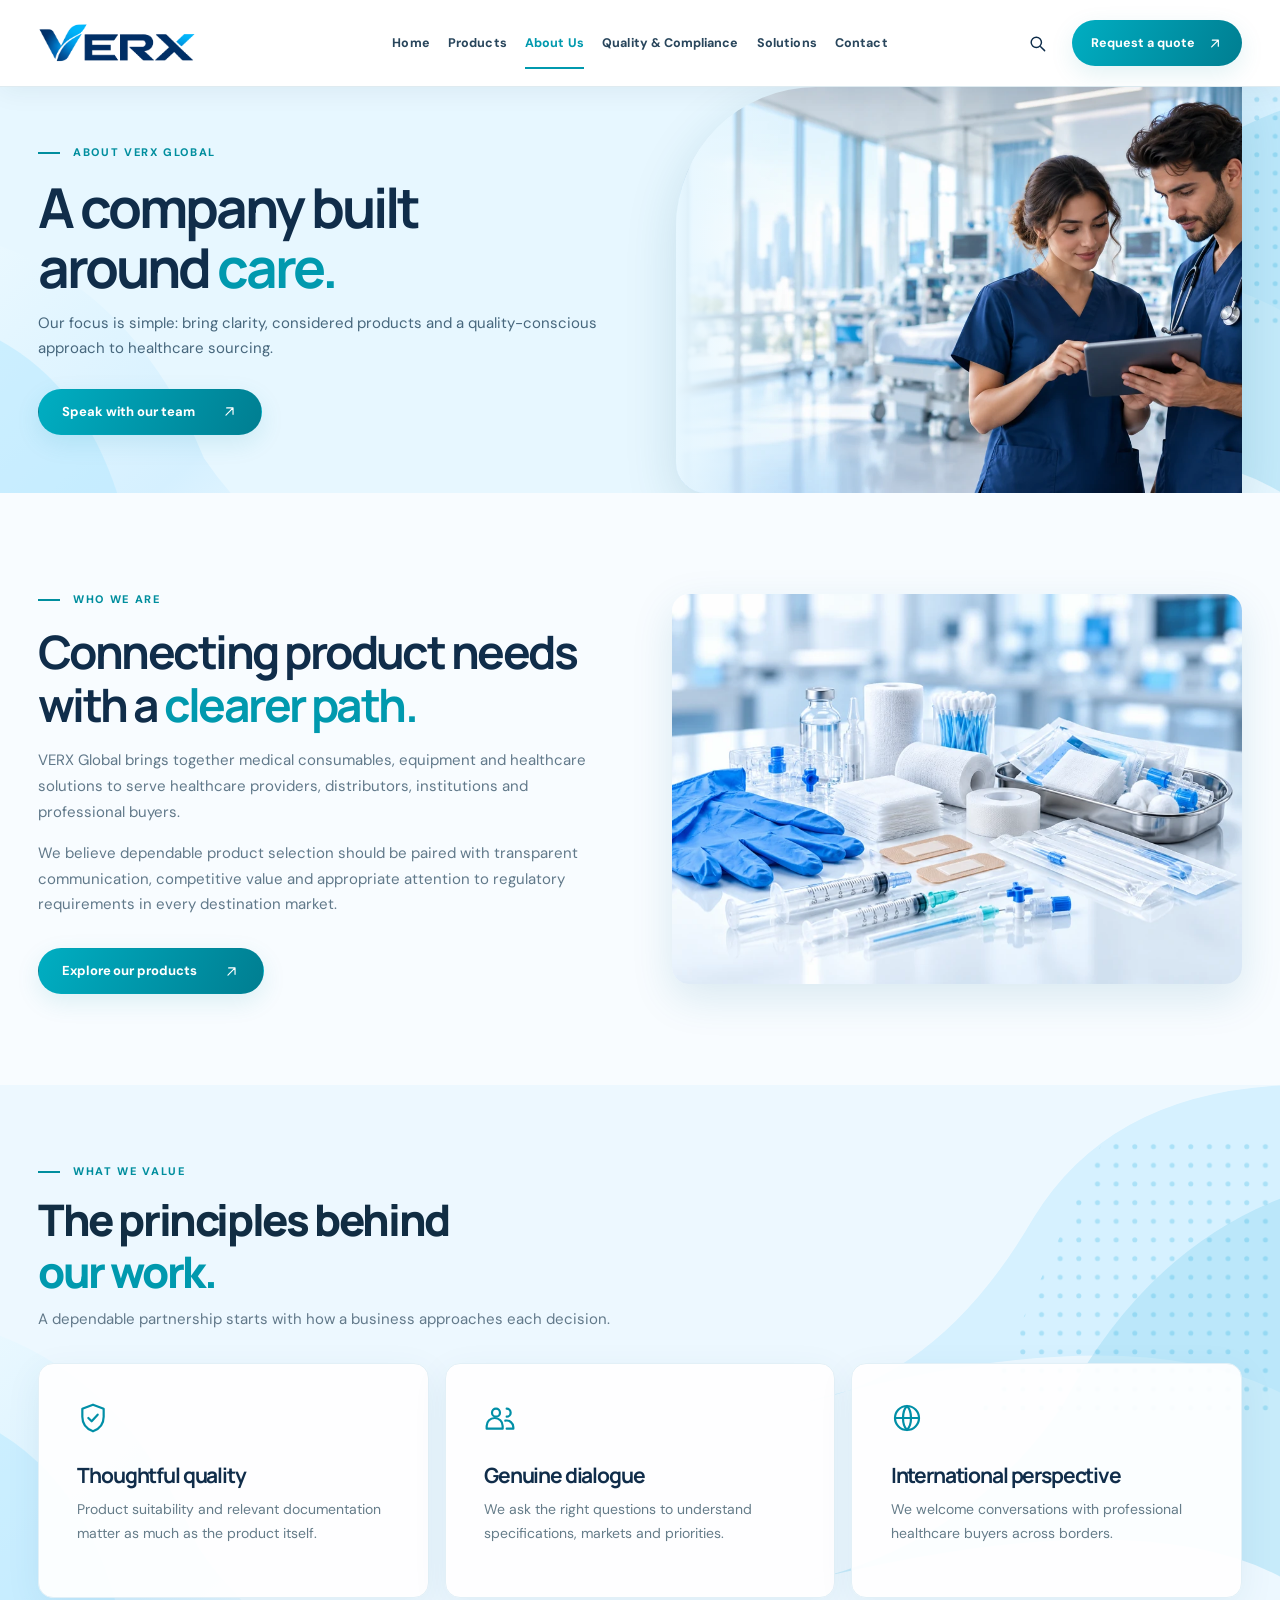
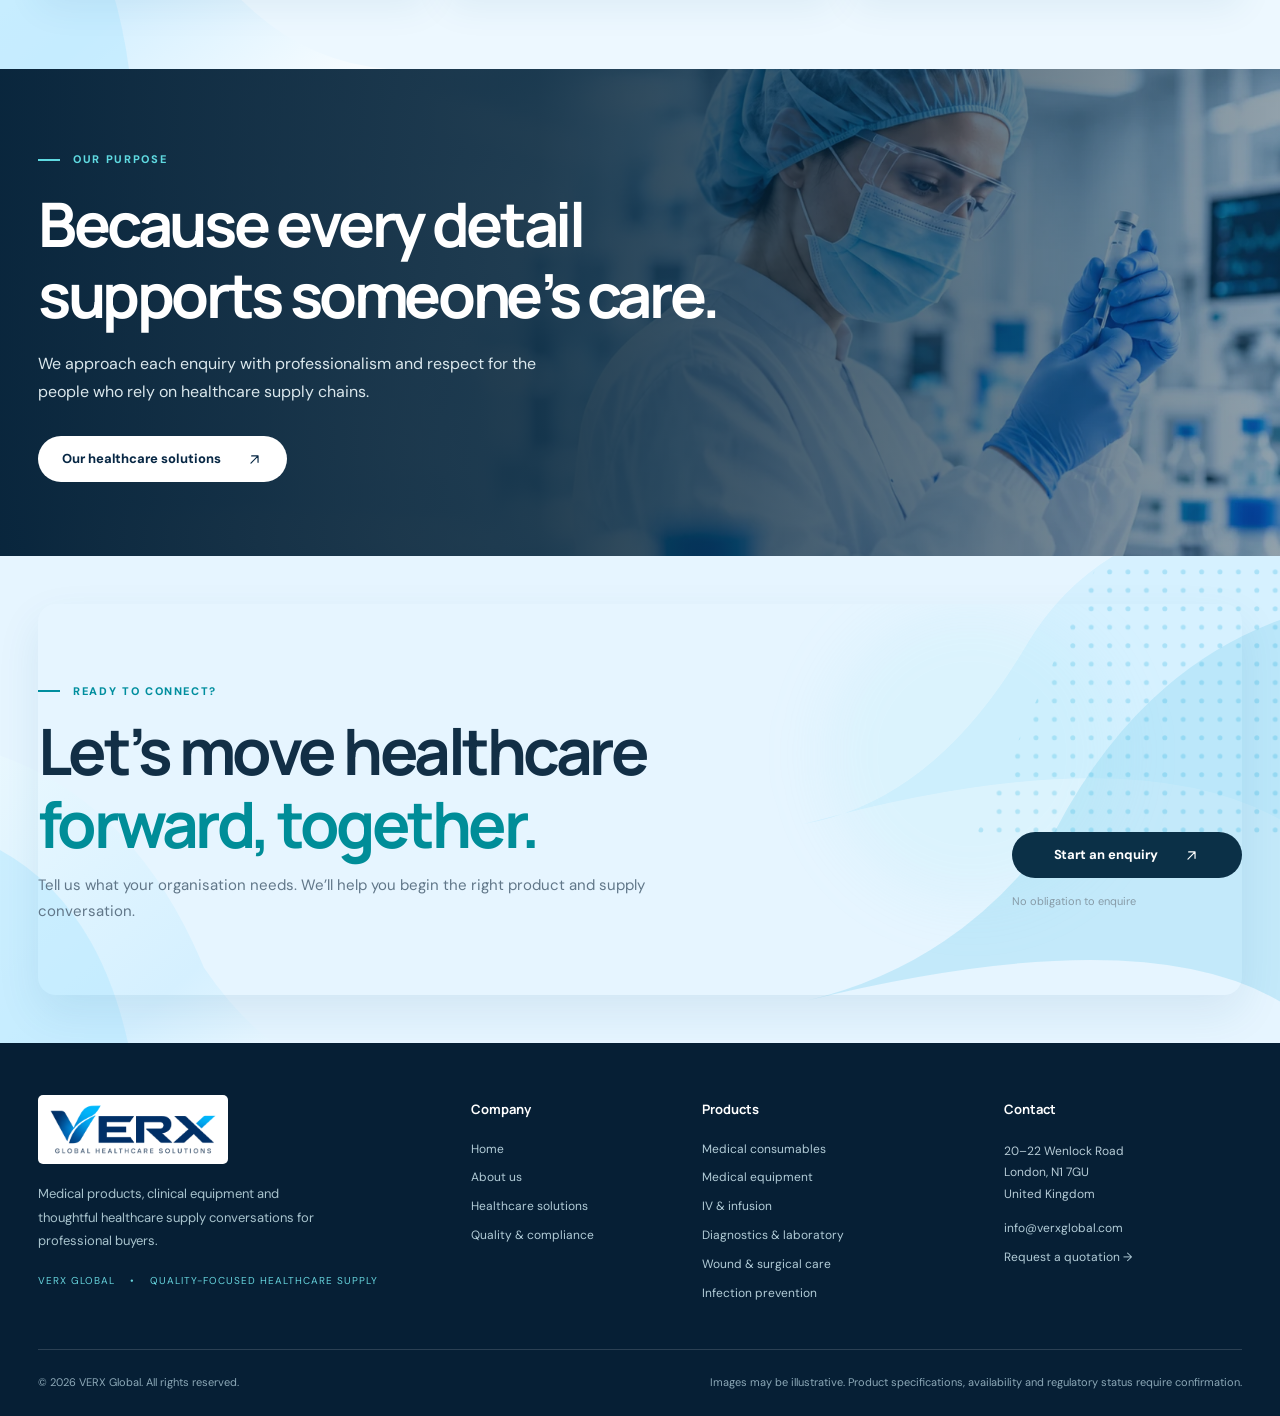
==== commit a6641b05: "Add files via upload" ====
--- a/about.html
+++ b/about.html
@@ -1,2 +1,3 @@
-<!doctype html><html lang="en"><head><meta charset="utf-8"><meta name="viewport" content="width=device-width,initial-scale=1"><meta name="theme-color" content="#071e36"><meta name="description" content="Discover VERX Global and our considered approach to product selection, medical supply enquiries, and customer communication."><title>About VERX Global | Medical Products and Healthcare Supply</title><link rel="icon" href="assets/favicon.ico" sizes="any"><link rel="icon" type="image/png" sizes="32x32" href="assets/favicon-32.png"><link rel="apple-touch-icon" href="assets/favicon-180.png"><link rel="preconnect" href="https://fonts.googleapis.com"><link rel="preconnect" href="https://fonts.gstatic.com" crossorigin><link href="https://fonts.googleapis.com/css2?family=DM+Sans:wght@400;500;600;700&family=Manrope:wght@400;500;600;700;800&display=swap" rel="stylesheet"><link rel="stylesheet" href="style.css"><script defer src="site.js"></script></head><body><a class="skip-link" href="#main-content">Skip to main content</a><div id="site-header"></div><main id="main-content"><section class="pagehero "><div class="container pagehero-wrap"><div class="pagehero-text"><span class="eyebrow">ABOUT VERX GLOBAL</span><h1>A company built<br>around <em>care.</em></h1><p>Our focus is simple: bring clarity, considered products and a quality-conscious approach to healthcare sourcing.</p><div class="pagehero-actions"><a class="button solid" href="contact.html">Speak with our team<svg class="button-icon" width="17" height="17" viewBox="0 0 24 24" fill="none" stroke="currentColor" stroke-width="1.65" stroke-linecap="round" stroke-linejoin="round" aria-hidden="true"><path d="M7 17 17 7M8 7h9v9"/></svg></a></div></div><div class="pagehero-image"><img src="assets/hospital-environment.webp" alt="Healthcare related product and clinical setting" fetchpriority="high"></div></div></section><section class="section"><div class="container split-editorial"><div><span class="eyebrow">WHO WE ARE</span><h2>Connecting product needs<br>with a <em>clearer path.</em></h2><p>VERX Global brings together medical consumables, equipment and healthcare solutions to serve healthcare providers, distributors, institutions and professional buyers.</p><p>We believe dependable product selection should be paired with transparent communication, competitive value and appropriate attention to regulatory requirements in every destination market.</p><a class="button solid" href="products.html">Explore our products<svg class="button-icon" width="17" height="17" viewBox="0 0 24 24" fill="none" stroke="currentColor" stroke-width="1.65" stroke-linecap="round" stroke-linejoin="round" aria-hidden="true"><path d="M7 17 17 7M8 7h9v9"/></svg></a></div><img src="assets/consumables-premium.webp" loading="lazy" alt="Medical consumables arranged for a clinical environment"></div></section><section class="section section-pale"><div class="container"><div class="section-heading"><div><span class="eyebrow">WHAT WE VALUE</span><h2>The principles behind<br><em>our work.</em></h2><p>A dependable partnership starts with how a business approaches each decision.</p></div></div>
-<div class="principles"><article><svg class="icon" width="32" height="32" viewBox="0 0 24 24" fill="none" stroke="currentColor" stroke-width="1.65" stroke-linecap="round" stroke-linejoin="round" aria-hidden="true"><path d="M12 2 4 5v6c0 5.5 3.4 9.2 8 11 4.6-1.8 8-5.5 8-11V5z"/><path d="m8.5 12 2.5 2.5 4.5-5"/></svg><h3>Thoughtful quality</h3><p>Product suitability and relevant documentation matter as much as the product itself.</p></article><article><svg class="icon" width="32" height="32" viewBox="0 0 24 24" fill="none" stroke="currentColor" stroke-width="1.65" stroke-linecap="round" stroke-linejoin="round" aria-hidden="true"><circle cx="9" cy="8" r="3"/><path d="M2 20v-2a6 6 0 0 1 12 0v2H2Zm15-9a3 3 0 1 0 0-6M16 14a5 5 0 0 1 6 5v1h-5"/></svg><h3>Genuine dialogue</h3><p>We ask the right questions to understand specifications, markets and priorities.</p></article><article><svg class="icon" width="32" height="32" viewBox="0 0 24 24" fill="none" stroke="currentColor" stroke-width="1.65" stroke-linecap="round" stroke-linejoin="round" aria-hidden="true"><circle cx="12" cy="12" r="9"/><path d="M3 12h18M12 3c4 4 4 14 0 18M12 3c-4 4-4 14 0 18"/></svg><h3>International perspective</h3><p>We welcome conversations with professional healthcare buyers across borders.</p></article></div></div></section><section class="feature-photo-section"><img src="assets/hero-clinical.webp" loading="lazy" alt="Clinical specialist examining medical supplies"><div class="feature-photo-overlay"></div><div class="container feature-photo-content"><span class="eyebrow">OUR PURPOSE</span><h2>Because every detail<br>supports someone’s care.</h2><p>We approach each enquiry with professionalism and respect for the people who rely on healthcare supply chains.</p><a class="button light" href="solutions.html">Our healthcare solutions<svg class="button-icon" width="17" height="17" viewBox="0 0 24 24" fill="none" stroke="currentColor" stroke-width="1.65" stroke-linecap="round" stroke-linejoin="round" aria-hidden="true"><path d="M7 17 17 7M8 7h9v9"/></svg></a></div></section><section class="final-cta"><div class="container cta-inner"><div class="cta-glow"></div><div class="cta-copy"><span class="eyebrow">READY TO CONNECT?</span><h2>Let’s move healthcare<br><em>forward, together.</em></h2><p>Tell us what your organisation needs. We’ll help you begin the right product and supply conversation.</p></div><div class="cta-action"><a class="button light" href="contact.html">Start an enquiry<svg class="button-icon" width="17" height="17" viewBox="0 0 24 24" fill="none" stroke="currentColor" stroke-width="1.65" stroke-linecap="round" stroke-linejoin="round" aria-hidden="true"><path d="M7 17 17 7M8 7h9v9"/></svg></a><span>No obligation to enquire</span></div></div></section></main><div id="site-footer"></div></body></html>+<!DOCTYPE html>
+<html lang="en"><head><meta charset="utf-8"/><meta content="width=device-width,initial-scale=1" name="viewport"/><meta content="#073451" name="theme-color"/><meta content="Discover VERX Global and our considered approach to product selection, medical supply enquiries, and customer communication." name="description"/><title>About VERX Global | Medical Products and Healthcare Supply</title><link href="assets/favicon.ico" rel="icon" sizes="any"/><link href="assets/favicon-32.png" rel="icon" sizes="32x32" type="image/png"/><link href="assets/favicon-180.png" rel="apple-touch-icon"/><link href="https://fonts.googleapis.com" rel="preconnect"/><link crossorigin="" href="https://fonts.gstatic.com" rel="preconnect"/><link href="https://fonts.googleapis.com/css2?family=DM+Sans:wght@400;500;600;700&amp;family=Manrope:wght@400;500;600;700;800&amp;display=swap" rel="stylesheet"/><link href="style.css?v=2" rel="stylesheet"/><script defer="" src="site.js"></script></head><body class="page-about"><a class="skip-link" href="#main-content">Skip to main content</a><div id="site-header"></div><main data-page="about" id="main-content"><section class="pagehero"><div class="container pagehero-wrap"><div class="pagehero-text"><span class="eyebrow">ABOUT VERX GLOBAL</span><h1>A company built<br/>around <em>care.</em></h1><p>Our focus is simple: bring clarity, considered products and a quality-conscious approach to healthcare sourcing.</p><div class="pagehero-actions"><a class="button solid" href="contact.html">Speak with our team<svg aria-hidden="true" class="button-icon" fill="none" height="17" stroke="currentColor" stroke-linecap="round" stroke-linejoin="round" stroke-width="1.65" viewbox="0 0 24 24" width="17"><path d="M7 17 17 7M8 7h9v9"></path></svg></a></div></div><div class="pagehero-image"><img alt="Healthcare related product and clinical setting" fetchpriority="high" src="assets/hospital-environment.webp"/></div></div></section><section class="section"><div class="container split-editorial"><div><span class="eyebrow">WHO WE ARE</span><h2>Connecting product needs<br/>with a <em>clearer path.</em></h2><p>VERX Global brings together medical consumables, equipment and healthcare solutions to serve healthcare providers, distributors, institutions and professional buyers.</p><p>We believe dependable product selection should be paired with transparent communication, competitive value and appropriate attention to regulatory requirements in every destination market.</p><a class="button solid" href="products.html">Explore our products<svg aria-hidden="true" class="button-icon" fill="none" height="17" stroke="currentColor" stroke-linecap="round" stroke-linejoin="round" stroke-width="1.65" viewbox="0 0 24 24" width="17"><path d="M7 17 17 7M8 7h9v9"></path></svg></a></div><img alt="Medical consumables arranged for a clinical environment" loading="lazy" src="assets/consumables-premium.webp"/></div></section><section class="section section-pale"><div class="container"><div class="section-heading"><div><span class="eyebrow">WHAT WE VALUE</span><h2>The principles behind<br/><em>our work.</em></h2><p>A dependable partnership starts with how a business approaches each decision.</p></div></div>
+<div class="principles"><article><svg aria-hidden="true" class="icon" fill="none" height="32" stroke="currentColor" stroke-linecap="round" stroke-linejoin="round" stroke-width="1.65" viewbox="0 0 24 24" width="32"><path d="M12 2 4 5v6c0 5.5 3.4 9.2 8 11 4.6-1.8 8-5.5 8-11V5z"></path><path d="m8.5 12 2.5 2.5 4.5-5"></path></svg><h3>Thoughtful quality</h3><p>Product suitability and relevant documentation matter as much as the product itself.</p></article><article><svg aria-hidden="true" class="icon" fill="none" height="32" stroke="currentColor" stroke-linecap="round" stroke-linejoin="round" stroke-width="1.65" viewbox="0 0 24 24" width="32"><circle cx="9" cy="8" r="3"></circle><path d="M2 20v-2a6 6 0 0 1 12 0v2H2Zm15-9a3 3 0 1 0 0-6M16 14a5 5 0 0 1 6 5v1h-5"></path></svg><h3>Genuine dialogue</h3><p>We ask the right questions to understand specifications, markets and priorities.</p></article><article><svg aria-hidden="true" class="icon" fill="none" height="32" stroke="currentColor" stroke-linecap="round" stroke-linejoin="round" stroke-width="1.65" viewbox="0 0 24 24" width="32"><circle cx="12" cy="12" r="9"></circle><path d="M3 12h18M12 3c4 4 4 14 0 18M12 3c-4 4-4 14 0 18"></path></svg><h3>International perspective</h3><p>We welcome conversations with professional healthcare buyers across borders.</p></article></div></div></section><section class="feature-photo-section"><img alt="Clinical specialist examining medical supplies" loading="lazy" src="assets/hero-clinical.webp"/><div class="feature-photo-overlay"></div><div class="container feature-photo-content"><span class="eyebrow">OUR PURPOSE</span><h2>Because every detail<br/>supports someone’s care.</h2><p>We approach each enquiry with professionalism and respect for the people who rely on healthcare supply chains.</p><a class="button light" href="solutions.html">Our healthcare solutions<svg aria-hidden="true" class="button-icon" fill="none" height="17" stroke="currentColor" stroke-linecap="round" stroke-linejoin="round" stroke-width="1.65" viewbox="0 0 24 24" width="17"><path d="M7 17 17 7M8 7h9v9"></path></svg></a></div></section><section class="final-cta"><div class="container cta-inner"><div class="cta-glow"></div><div class="cta-copy"><span class="eyebrow">READY TO CONNECT?</span><h2>Let’s move healthcare<br/><em>forward, together.</em></h2><p>Tell us what your organisation needs. We’ll help you begin the right product and supply conversation.</p></div><div class="cta-action"><a class="button light" href="contact.html">Start an enquiry<svg aria-hidden="true" class="button-icon" fill="none" height="17" stroke="currentColor" stroke-linecap="round" stroke-linejoin="round" stroke-width="1.65" viewbox="0 0 24 24" width="17"><path d="M7 17 17 7M8 7h9v9"></path></svg></a><span>No obligation to enquire</span></div></div></section></main><div id="site-footer"></div></body></html>
--- a/style.css
+++ b/style.css
@@ -39,3 +39,409 @@
 #site-header{position:sticky;top:0;z-index:100}
 .site-header{position:relative;top:auto}
 .footer-brand img{height:auto;max-height:none;object-fit:contain}
+
+/* ===========================================================
+   OCTOBER 2026 — REFERENCE-ALIGNED HEADER + HERO DESIGN
+   Overrides legacy rules while preserving interior page styles.
+   =========================================================== */
+:root{--navy:#09263f;--teal:#008f9d}
+#site-header{position:sticky;top:0;z-index:120;isolation:isolate}
+.site-header{position:relative;top:auto;background:#fffffffa;border-bottom:1px solid #dfebf0;box-shadow:0 2px 20px #092e4710}
+.site-header.scrolled{box-shadow:0 8px 32px #072c4921}
+.header-inside{height:76px;gap:clamp(13px,1.8vw,28px)}
+.header-brand{gap:15px;min-width:0}
+.header-brand img{width:clamp(138px,12.4vw,185px);height:auto;max-height:58px;object-fit:contain}
+.header-brand-tag{display:block;border-left:1px solid #d4e0e5;padding-left:14px;font-size:9px;line-height:1.48;font-weight:800;letter-spacing:.09em;color:#506b7c;white-space:nowrap}
+.header-nav{gap:clamp(11px,1.45vw,25px)}
+.header-nav a{height:76px;font-size:clamp(10px,.8vw,12px);font-weight:750;letter-spacing:0}
+.header-nav a::after{bottom:14px}
+.header-actions{gap:10px}
+.header-quote{min-height:40px;border-radius:100px;padding:10px 17px;background:linear-gradient(105deg,#008d9e,#007785);box-shadow:0 5px 13px #006b7b20}
+.header-quote:hover{background:#005f78}
+.header-quote svg{width:16px}
+/* Hero: photo-forward layout, with generous safe space for the left-hand copy. */
+.hero-home{min-height:0;background:#071d34;overflow:hidden}
+.hero-image{inset:0;left:27%}
+.hero-image img{object-fit:cover;object-position:67% 42%;filter:saturate(.99) contrast(1.035)}
+.hero-shade{background:linear-gradient(90deg,rgba(3,28,49,.99) 0%,rgba(4,32,54,.96) 24%,rgba(5,38,62,.79) 47%,rgba(5,37,59,.14) 83%,rgba(3,28,49,.12) 100%),linear-gradient(0deg,rgba(3,26,45,.77) 0%,transparent 38%)}
+.hero-grid{opacity:.045}
+.hero-inner{min-height:530px;align-items:center;padding:68px 0 65px}
+.hero-main{width:min(700px,60%);position:relative;z-index:1}
+.hero-eyebrow{letter-spacing:.15em;font-size:11px;font-weight:750;color:#e0f2f4}
+.hero-eyebrow::after{content:"";height:2px;width:24px;position:absolute;top:-13px;left:0;background:#58c8d5}
+.hero-eyebrow i{display:none}
+.hero-main h1{font-size:clamp(42px,3.65vw,66px);line-height:1.09;letter-spacing:-.055em;margin:19px 0 18px;max-width:710px;text-wrap:balance}
+.hero-main h1 span{color:#85d5ee}
+.hero-main>p{max-width:565px;font-size:clamp(14px,1.07vw,17px);line-height:1.58;color:#e5f0f5}
+.hero-actions{gap:12px;margin-top:24px}
+.hero-actions .button{min-height:47px;gap:14px;border-radius:999px;padding:12px 22px;font-size:12px}
+.hero-actions .button.solid{background:linear-gradient(110deg,#00a8b4,#008b9c);box-shadow:0 8px 20px #001a2b33}
+.hero-actions .button.outline-on-dark{border-color:#e0f4f9b2;background:#031c302b}
+.hero-actions .button.outline-on-dark:hover{background:#ffffff21}
+.hero-side-panel{position:absolute;right:0;bottom:43px;z-index:3;display:flex;flex-direction:column;align-items:flex-end;gap:24px;max-width:200px}
+.hero-side-caption{white-space:pre-line;line-height:1.55;letter-spacing:.08em;font-size:10px;font-weight:700;color:#f6fdff;border-left:3px solid #9fe3ee;padding-left:12px;text-shadow:0 2px 14px #05243f99}
+.hero-slide-buttons{display:flex;align-items:center;gap:9px;padding-right:8px}
+.hero-dot{width:13px;height:13px;border:1.5px solid #ffffffdb;border-radius:50%;background:#ffffff66;padding:0;box-shadow:0 1px 7px #001e3b33;transition:transform .2s,background .2s}
+.hero-dot:hover{transform:scale(1.16)}
+.hero-dot.is-active{background:#fff;border-color:white}
+/* Trust bar visually connected to the hero, while keeping claims factual. */
+.proof-bar{background:linear-gradient(100deg,#08233d,#07334b);border-top:1px solid #fff2;border-bottom:0;color:#fff}
+.proof-grid{align-items:stretch}
+.proof-item{padding:20px 18px;border-color:#ffffff22}
+.proof-icon{width:43px;height:43px;flex:0 0 43px;background:#ffffff14;border-radius:8px;color:#80dbe9}
+.proof-item strong{color:white;font-size:12px}
+.proof-item p{color:#bfdce6;font-size:11px}
+/* Balanced adaptive header and hero at intermediate widths. */
+@media(max-width:1380px){
+  .header-brand img{width:152px}
+  .header-brand-tag{display:none}
+  .header-nav{gap:clamp(10px,1.45vw,22px)}
+  .header-inside{gap:17px}
+  .hero-main{width:min(640px,65%)}
+}
+@media(min-width:1381px) and (max-width:1580px){
+  .header-brand-tag{font-size:8px;max-width:175px}
+  .header-brand img{width:158px}
+  .header-nav{gap:16px}
+  .header-inside{gap:20px}
+  .header-nav a{font-size:11px}
+}
+@media(max-width:1050px){
+  .header-inside{height:70px}
+  .header-brand img{width:150px}
+  .header-nav{display:none;position:absolute;top:100%;left:0;right:0;max-height:calc(100dvh - 70px);overflow-y:auto;background:white;box-shadow:0 18px 30px #051d3220;border-top:1px solid #deedf2;flex-direction:column;align-items:stretch;gap:0;padding:13px max(28px,calc((100vw - 920px)/2)) 25px}
+  .header-nav.is-open{display:flex}
+  .header-nav a{height:auto;min-height:48px;font-size:14px;padding:10px 0}
+  .header-nav a::after{display:none}
+  .hero-main{width:min(595px,72%)}
+  .hero-main h1{font-size:clamp(42px,5.2vw,58px)}
+  .hero-side-panel{right:0;bottom:33px}
+}
+@media(max-width:750px){
+  .header-inside{height:66px}
+  .header-brand img{width:146px}
+  .header-brand-tag{display:none}
+  .header-quote{display:none}
+  .header-actions{gap:5px}
+  .header-nav{max-height:calc(100dvh - 66px);padding:13px 21px 24px}
+  .hero-image{inset:0;top:0;height:350px;left:0;bottom:auto}
+  .hero-image img{object-position:70% 36%}
+  .hero-shade{background:linear-gradient(180deg,rgba(5,29,47,.08) 0%,rgba(4,29,47,.44) 24%,rgba(4,29,49,.96) 48%,#041d32 74%,#041d32 100%)}
+  .hero-inner{min-height:625px;align-items:flex-end;padding:285px 0 37px}
+  .hero-main{width:100%;max-width:650px}
+  .hero-eyebrow{font-size:9px;letter-spacing:.13em}
+  .hero-main h1{font-size:clamp(37px,8.2vw,56px);line-height:1.09;margin:15px 0}
+  .hero-main>p{font-size:13px;line-height:1.58;max-width:520px}
+  .hero-actions{gap:10px;margin-top:20px}
+  .hero-actions .button{min-height:45px;padding:11px 17px;font-size:11px}
+  .hero-side-panel{right:0;top:20px;bottom:auto;max-width:unset;gap:0}
+  .hero-side-caption{display:none}
+  .hero-slide-buttons{padding:0;gap:7px}
+  .hero-dot{width:10px;height:10px}
+  .proof-item{padding:15px 10px}
+  .proof-icon{width:36px;height:36px;flex-basis:36px}
+  .proof-item:first-child{padding-left:10px}
+}
+@media(max-width:430px){
+  .header-brand img{width:135px}
+  .header-actions .icon-btn{width:37px;height:37px}
+  .hero-inner{min-height:635px;padding:280px 0 35px}
+  .hero-main h1{font-size:clamp(35px,9.1vw,41px)}
+  .hero-main>p{font-size:12px}
+  .hero-actions .button{padding:10px 12px;gap:8px}
+  .proof-grid{grid-template-columns:repeat(2,minmax(0,1fr))}
+  .proof-item{gap:9px;padding:13px 8px}
+  .proof-icon{display:grid;width:31px;height:31px;flex-basis:31px}
+  .proof-icon svg{width:17px;height:17px}
+  .proof-item strong{font-size:10px}
+  .proof-item p{font-size:9px}
+}
+@media(max-width:355px){
+  .hero-inner{min-height:660px}
+  .hero-actions{flex-direction:column;align-items:stretch}
+  .hero-actions .button{justify-content:center}
+  .proof-icon{display:none}
+}
+/* Final optical alignment: navigation centered in available header space and no image seam. */
+@media(min-width:1051px){.header-nav{margin-left:0;flex:1 1 auto;justify-content:center;min-width:0}}
+.hero-image{left:0}
+@media(max-width:1050px){.header-actions{margin-left:auto}}
+
+/* ============================================================
+   VERX — SPACING REFINEMENT (26 OCT 2026)
+   Keeps the original layout, hierarchy and imagery while reducing
+   excessive whitespace between sections at every screen size.
+   Edit these values to adjust density site-wide.
+   ============================================================ */
+/* Consistent section rhythm and less separation before the first cards. */
+.section{padding:clamp(54px,5vw,84px) 0}
+.section-heading{margin-bottom:30px}
+.section-heading h2,.values-head h2{margin:13px 0 10px}
+.section-heading>.button{margin-bottom:4px}
+.fine-print{margin-top:15px}
+/* The brand / impact panels still breathe, but are no longer oversized. */
+.brand-section{min-height:510px}
+.brand-left{padding:clamp(48px,5vw,84px) clamp(34px,5vw,86px)}
+.brand-left h2{margin:21px 0 18px}
+.brand-left p{margin-bottom:22px}
+.brand-signature{margin-top:38px}
+.brand-right{min-height:510px}
+.values-head{margin-bottom:28px}
+.value-items>div{padding:21px 28px 8px 2px}
+.value-num{margin-bottom:12px}
+.value-items svg{margin-bottom:10px}
+.value-items h3{margin-bottom:8px}
+.value-items p{margin-bottom:0}
+.impact-section{min-height:475px}
+.impact-image{min-height:475px}
+.impact-body{padding:clamp(45px,4.5vw,77px) clamp(38px,6vw,100px)}
+.impact-body h2{margin:16px 0}
+.clean-checks{margin:10px 0 22px;gap:10px}
+.step{min-height:195px;padding:23px}
+.step>svg{margin:10px 0 13px}
+/* More concise transition banners, ending CTA and footer. */
+.standard-inner{padding:47px 0}
+.standard-inner h2{margin:11px 0 8px}
+.cta-inner{padding:70px 0}
+.cta-copy h2{margin:13px 0 12px}
+.footer-main{padding:52px 0 36px}
+/* Internal pages should have the same compact rhythm as the homepage. */
+.pagehero-wrap{min-height:455px}
+.pagehero-text{padding:72px 30px 63px 0}
+.pagehero-text h1{margin:18px 0 16px}
+.split-editorial h2{margin:16px 0 17px}
+.split-editorial .button{margin-top:15px}
+.principles article{min-height:225px}
+.principles svg{margin-bottom:20px}
+.feature-photo-section{min-height:450px}
+.feature-photo-content{padding:74px 0}
+.feature-photo-content h2{margin:20px 0}
+.solution-grid article{min-height:215px;padding:28px}
+.solution-grid article h3{margin:17px 0 8px}
+.contact-details>p{margin-bottom:25px}
+.contact-panel .form-grid{gap:15px}
+
+@media(max-width:1050px){
+  .brand-left{padding:50px 35px}
+  .brand-right{min-height:465px}
+  .impact-section,.impact-image{min-height:430px}
+  .impact-body{padding:46px 36px}
+  .pagehero-wrap{min-height:405px}
+  .pagehero-text{padding:58px 18px 50px 0}
+}
+@media(max-width:750px){
+  .section{padding:47px 0}
+  .section-heading{margin-bottom:25px}
+  .section-heading h2,.values-head h2{margin:10px 0 9px}
+  .section-heading>.button{margin-top:18px}
+  .brand-section{min-height:0}
+  .brand-left{padding:45px 26px}
+  .brand-left h2{margin:16px 0 15px}
+  .brand-signature{margin-top:26px}
+  .brand-right{min-height:335px}
+  .values-head{margin-bottom:20px}
+  .value-items{gap:7px}
+  .value-items>div{padding:16px 0 12px}
+  .impact-section{min-height:0}
+  .impact-image{min-height:275px;max-height:310px}
+  .impact-body{padding:45px 25px}
+  .standard-inner{padding:43px 0}
+  .cta-inner{padding:54px 0}
+  .cta-action{margin-top:22px}
+  .footer-main{padding:42px 0 30px;gap:26px}
+  .pagehero-wrap{min-height:0}
+  .pagehero-text{padding:49px 0 36px}
+  .pagehero-image{min-height:240px}
+  .split-editorial,.contact-layout{gap:28px}
+  .split-editorial>img{height:295px}
+  .feature-photo-section{min-height:0}
+  .feature-photo-content{padding:60px 0}
+  .step{min-height:0;padding:19px 17px}
+  .principles article{min-height:0;padding:24px}
+}
+@media(max-width:460px){
+  .section{padding:42px 0}
+  .section-heading{margin-bottom:22px}
+  .brand-left{padding:40px 23px}
+  .brand-right{min-height:290px}
+  .impact-image{min-height:235px;max-height:265px}
+  .impact-body{padding:39px 22px}
+  .standard-inner{padding:39px 0}
+  .cta-inner{padding:48px 0}
+  .pagehero-text{padding:41px 0 30px}
+  .pagehero-image{min-height:215px}
+  .footer-main{padding:37px 0 25px}
+}
+
+
+/* ===============================================================
+   VERX GLOBAL • AURORA DESIGN SYSTEM
+   Reference-led visual refresh / shared styling across all 6 pages.
+   Edit tokens below to adjust site-wide colours and spacing.
+   =============================================================== */
+:root{--navy:#072744;--night:#05263c;--ink:#0c2b49;--muted:#526f86;--teal:#0099ae;--aqua:#67d3ef;--line:#daecf5;--pale:#edf8ff;--sky:#bfeeff}
+body{background:#f8fcff;color:#102d4a}
+.container{width:min(100% - 76px,1480px)}
+.site-header{background:#fffffffa;box-shadow:0 4px 25px #062a4610}
+.header-inside{height:76px;gap:clamp(10px,1.9vw,34px)}
+.header-brand img{width:158px}.header-brand-tag{color:#476880;line-height:1.48;letter-spacing:.09em}
+.header-nav{gap:clamp(11px,1.35vw,26px)}.header-nav a{height:76px;font-size:12px}.header-nav a::after{bottom:18px}
+.header-quote,.button.solid{background:linear-gradient(115deg,#00aec2,#007e91);border-radius:999px;box-shadow:0 8px 24px #078ea31e;color:white}
+.header-quote:hover,.button.solid:hover{background:linear-gradient(105deg,#008ba8,#006477)}
+.button{border-radius:999px;min-height:46px;padding:12px 23px;box-shadow:none}
+.button.ghost{border-color:#a9cbdd;background:#ffffffc9}
+.button.ghost:hover{background:#e8f9ff;box-shadow:0 4px 18px #1c84ad18}
+.eyebrow{font-size:11px;letter-spacing:.15em}
+.section{padding:clamp(54px,5.5vw,88px) 0}
+/* hero: tighter editorial composition & the cobalt-teal image treatment */
+.hero-home{min-height:570px;background:#092943}.hero-image{left:27%}.hero-image img{object-position:57% 44%;filter:saturate(1.04) contrast(1.02)}
+.hero-shade{background:linear-gradient(90deg,#041e35 0%,#062f4ae9 28%,#0b405872 52%,#0c3a5730 100%),linear-gradient(0deg,#05243a82,transparent 34%)}
+.hero-inner{min-height:570px;padding-top:68px;padding-bottom:50px;align-items:center}
+.hero-main{max-width:740px}.hero-main h1{font-size:clamp(38px,4.7vw,67px);line-height:1.09;letter-spacing:-.055em;margin:20px 0 20px}.hero-main h1 span{color:#8cdbfa}
+.hero-main p{max-width:600px;line-height:1.65}.hero-actions{margin-top:26px}
+.proof-bar{background:linear-gradient(105deg,#06334f,#084b61);color:white;border:0}
+.proof-grid{min-height:88px}.proof-item{padding-block:13px}.proof-icon{color:#7de6fa}
+/* signature wave surfaces, drawn as a reusable SVG with no remote dependencies */
+.products-section,.section-pale,.contact-section{background:#edf8ff url('assets/wave-accent.svg') center top / cover no-repeat;position:relative}
+.pagehero{background:#e7f7ff url('assets/wave-accent.svg') center / cover no-repeat}
+.pagehero-wrap{min-height:380px;grid-template-columns:53% 47%}
+.pagehero-text{padding:58px 35px 58px 0}.pagehero-text h1{font-size:clamp(42px,4.3vw,68px);line-height:1.08;margin:18px 0 14px}
+.pagehero-text>p{font-size:15px;color:#47677d;line-height:1.68;max-width:580px}.pagehero-actions{margin-top:12px}
+.pagehero-image{margin-right:0;min-height:380px;overflow:hidden;border-radius:140px 0 0 30px;box-shadow:0 16px 52px #0a577526}
+.pagehero-image:before{background:linear-gradient(90deg,#e7f7ff 0%,#e7f7ff00 20%)}
+.pagehero-image img{filter:saturate(.98)}
+/* heading layout like supplied reference: headline and intro alongside */
+.products-section{padding:56px 0 65px}
+.products-section .section-heading{display:grid;grid-template-columns:1fr .9fr;gap:clamp(20px,4vw,62px);align-items:end;margin-bottom:24px}
+.products-section .section-heading>div:first-child{max-width:none}
+.products-section .section-heading h2{font-size:clamp(32px,3.7vw,57px);margin:13px 0 0;color:#082c4d;line-height:1.08;letter-spacing:-.058em}
+.products-section .section-heading p{grid-column:2;grid-row:1;color:#4d6d87;max-width:540px;line-height:1.6;font-size:15px;margin-left:auto}
+.products-section .section-heading>.button{grid-column:2;grid-row:1;justify-self:end;align-self:start;margin:0;font-size:12px;min-height:37px}
+/* the CSS grid alignment is controlled via wrappers for precision */
+.products-section .section-heading{position:relative}.products-section .section-heading>div:first-child{grid-column:1;grid-row:1}
+.products-section .section-heading>div:first-child p{margin-top:16px;max-width:610px}
+.products-section .section-heading>.button{align-self:end}
+.feature-gallery{display:grid;grid-template-columns:repeat(3,minmax(0,1fr));gap:18px;margin:29px 0 37px}
+.gallery-tile{position:relative;isolation:isolate;overflow:hidden;display:grid;grid-template-columns:66px 1fr;gap:16px;min-height:173px;padding:24px 20px 22px 22px;border:1px solid #eff7ff;border-radius:16px;background:#ffffffd9;box-shadow:0 10px 34px #1a71961b;transition:transform .25s,box-shadow .25s}
+.gallery-tile:hover{transform:translateY(-4px);box-shadow:0 18px 35px #17658b26}
+.gallery-tile:after{content:"";position:absolute;inset:0;background:linear-gradient(90deg,#fff 0%,#fffefa 47%,#ffffffa8 78%,#fff0 100%);z-index:-1}
+.gallery-photo{position:absolute;z-index:-2;right:0;top:0;width:54%;height:100%;object-fit:cover;object-position:center;filter:saturate(.97)}
+.gallery-icon{display:grid;place-items:center;width:62px;height:62px;color:#008b9c;background:#d9f4f5;border-radius:15px;align-self:start}
+.gallery-tile:nth-child(2) .gallery-icon{background:#dbf0ff;color:#177fc3}
+.gallery-copy{position:relative;z-index:1;padding-right:38px}
+.gallery-copy h3{font-size:17px;margin:2px 0 9px;letter-spacing:-.035em;color:#092a48}
+.gallery-copy p{font-size:12px;line-height:1.55;color:#54748b;max-width:220px;margin:0}
+.gallery-link{position:absolute;right:16px;bottom:16px;display:grid;place-items:center;width:38px;height:38px;border-radius:50%;background:white;color:#038ca5;box-shadow:0 4px 15px #1e84ad22;z-index:2}
+.gallery-link:hover{background:#007f94;color:#fff}
+.category-subheading{display:flex;align-items:end;justify-content:space-between;gap:20px;margin:8px 0 17px}
+.category-subheading .eyebrow{font-size:9px}.category-subheading h3{margin:7px 0 0;font-size:clamp(20px,2vw,29px);letter-spacing:-.04em}
+.category-subheading>a{color:#067e9c;font-size:12px;font-weight:750;white-space:nowrap}
+/* Professional light photographic catalogue cards, not heavy dark rectangles */
+.product-grid{display:grid;grid-template-columns:repeat(3,minmax(0,1fr));gap:18px}
+.product-card,.product-card.feature-product:nth-child(1),.product-card.feature-product:nth-child(2){grid-column:auto;min-height:335px!important;border-radius:14px;background:#fff;box-shadow:0 9px 30px #145b7913;border:1px solid #e5f1f6;isolation:isolate}
+.product-card img{position:relative;width:100%;height:220px;inset:auto;object-fit:cover;filter:none;border-radius:13px 13px 0 0}
+.product-gradient{display:none}.product-top{top:14px;left:15px;right:15px;color:#fff;font-size:10px;pointer-events:none}.product-top span{background:#073852cf;padding:5px 9px;border-radius:30px}.product-arrow{display:none}
+.product-info{position:relative;bottom:auto;left:auto;right:auto;color:#153e59;padding:15px 19px 19px}
+.product-info h3{font-size:18px!important;color:#0b2e4b!important;margin:0 0 5px!important}.product-info p{font-size:12px!important;color:#5a7486!important;line-height:1.5;margin:0 0 10px}.product-info .card-link{color:#007f9c!important;font-size:12px!important;font-weight:750}
+.product-card:hover img{transform:none}.product-card:hover{transform:translateY(-5px)}
+.listing-grid .product-card{grid-column:auto;min-height:335px!important}
+.product-collection,.values-section,.process-section{background:#fff}
+.catalogue-note{background:linear-gradient(90deg,#e6f7ff,#f4fbff);border-left:3px solid #00a9bc;padding:15px 20px;display:flex;align-items:center;gap:15px;border-radius:0 12px 12px 0;margin-bottom:22px;font-size:13px;color:#477188}
+.catalogue-note span{font-size:20px;color:#00a2b9}.catalogue-note p{margin:0}
+/* clean repeating card grammar on every secondary page */
+.principles article,.service-card,.quality-card,.process-card{border-radius:15px!important;border:1px solid #e2f0f7!important;background:#ffffffed!important;box-shadow:0 10px 36px #10597912;transition:transform .2s,box-shadow .2s}
+.principles article:hover,.service-card:hover,.quality-card:hover,.process-card:hover{transform:translateY(-3px);box-shadow:0 17px 35px #0f5e811b}
+.principles article svg,.service-card svg,.quality-card svg{color:#008fa7}
+.split-editorial{gap:clamp(35px,5vw,85px)}.split-editorial h2{font-size:clamp(33px,3.6vw,56px);line-height:1.15}.split-editorial>img{height:390px;border-radius:17px;box-shadow:0 14px 42px #0c6c9421}
+/* visual bridge sections */
+.brand-section{min-height:460px}.brand-left{background:#073653}.brand-left h2{font-size:clamp(38px,4vw,61px)}
+.impact-section{min-height:440px}.impact-image{min-height:440px}
+.feature-photo-section{min-height:425px}.feature-photo-section img{filter:saturate(.98)}
+/* form & contact card */
+.contact-layout{gap:clamp(30px,5vw,75px)}.contact-panel,.contact-form-wrap,.contact-form-card{border-radius:17px;box-shadow:0 10px 36px #115b8011}
+.contact-section{padding-block:65px}
+.contact-section input,.contact-section textarea,.contact-section select{border-radius:9px}
+.final-cta{background:#e6f5ff url('assets/wave-accent.svg') center / cover no-repeat;padding:48px 0}.cta-inner{border-radius:18px;box-shadow:0 18px 44px #12628818}
+.site-footer{background:#061f35}
+@media(max-width:1200px){.container{width:calc(100% - 56px)}.header-brand-tag{display:none}.header-nav{gap:13px}.header-nav a{font-size:11px}.feature-gallery{gap:12px}.gallery-tile{grid-template-columns:48px 1fr;gap:10px;padding:20px 12px}.gallery-icon{width:45px;height:45px}.gallery-copy{padding-right:20px}.gallery-copy h3{font-size:15px}}
+@media(max-width:1000px){.products-section .section-heading{display:flex;flex-direction:column;align-items:stretch;gap:14px}.products-section .section-heading>.button{align-self:start}.feature-gallery{grid-template-columns:1fr 1fr}.gallery-tile:last-child{grid-column:1/-1}.product-grid{grid-template-columns:repeat(2,minmax(0,1fr))}.header-inside{height:72px}.hero-main h1{font-size:clamp(39px,5vw,58px)}.pagehero-wrap{min-height:0}.pagehero-text{padding:55px 20px 55px 0}.pagehero-image{min-height:340px}}
+@media(max-width:750px){.container{width:calc(100% - 36px)}.section{padding:48px 0}.header-inside{height:68px}.hero-home{min-height:660px}.hero-inner{min-height:660px;padding:48px 0 39px}.hero-main h1{font-size:clamp(34px,8vw,50px)}.hero-image{left:0}.hero-image img{object-position:66% center}.hero-shade{background:linear-gradient(90deg,#041d32e8 0%,#052b42c9 46%,#083a5088 100%),linear-gradient(0deg,#05253fe8,transparent 45%)}.proof-grid{min-height:0}.products-section{padding:44px 0 55px}.feature-gallery{grid-template-columns:1fr;gap:12px;margin:25px 0}.gallery-tile:last-child{grid-column:auto}.gallery-tile{min-height:138px;grid-template-columns:54px 1fr;padding:18px}.gallery-icon{width:51px;height:51px}.gallery-copy h3{font-size:16px}.gallery-copy p{max-width:330px}.gallery-photo{width:43%}.product-grid{grid-template-columns:1fr 1fr;gap:12px}.product-card,.product-card.feature-product:nth-child(1),.product-card.feature-product:nth-child(2),.listing-grid .product-card{min-height:315px!important}.product-card img{height:174px}.product-info{padding:13px 13px 18px}.product-info h3{font-size:16px!important}.category-subheading{align-items:start;flex-direction:column}.pagehero-wrap{display:flex;flex-direction:column}.pagehero-text{padding:45px 0 29px}.pagehero-text h1{font-size:clamp(37px,8vw,57px)}.pagehero-image{margin:0 -18px;min-height:250px;border-radius:65px 0 0 0}.split-editorial>img{height:300px}.brand-section{min-height:0}.impact-section,.impact-image{min-height:0}.final-cta{padding:36px 0}}
+@media(max-width:480px){.hero-home{min-height:675px}.hero-inner{min-height:675px}.hero-main h1{font-size:clamp(32px,8vw,41px)}.hero-main p{font-size:14px}.feature-gallery{gap:12px}.gallery-tile{min-height:154px}.gallery-photo{width:42%}.gallery-copy p{font-size:11px;max-width:185px}.product-grid{grid-template-columns:1fr}.product-card,.product-card.feature-product:nth-child(1),.product-card.feature-product:nth-child(2),.listing-grid .product-card{min-height:0!important}.product-card img{height:205px}.category-subheading h3{font-size:21px}.products-section .section-heading h2{font-size:34px}.pagehero-image{min-height:210px}.contact-section{padding:40px 0}}
+@media(prefers-reduced-motion:reduce){.gallery-tile,.product-card{transition:none}}
+/* Mobile hero: remove the unused dark gap below its calls to action. */
+@media(max-width:750px){.hero-home,.hero-inner{min-height:590px}}
+@media(max-width:480px){.hero-home,.hero-inner{min-height:595px}}
+
+/* ============================================================
+   VERX Global — 30 Oct 2026 header polish
+   Larger, optically centred desktop navigation, balanced spacing.
+   At smaller desktop widths use an accessible hamburger rather
+   than compressing six links into an unreadable single row.
+   ============================================================ */
+@media (min-width: 1181px){
+  .header-inside{
+    display:grid;
+    grid-template-columns:minmax(180px, 1fr) max-content minmax(180px, 1fr);
+    align-items:center;
+    gap:clamp(18px,2vw,34px);
+    height:86px;
+  }
+  .header-brand{justify-self:start;min-width:0;max-width:100%;gap:14px;}
+  .header-brand img{width:clamp(158px,12vw,188px);height:auto;max-height:66px;}
+  .header-nav{
+    display:flex;flex:initial;min-width:0;
+    width:max-content;
+    justify-content:center;align-items:center;
+    justify-self:center;margin:0;
+    gap:clamp(19px,1.7vw,29px);
+  }
+  .header-nav a{
+    display:inline-flex;align-items:center;
+    height:86px;font-size:clamp(13px,.94vw,15px);
+    letter-spacing:.005em;font-weight:750;line-height:1.2;
+    white-space:nowrap;
+  }
+  .header-nav a::after{bottom:17px;height:2px;}
+  .header-actions{justify-self:end;margin-left:0;gap:13px;}
+  .header-quote{padding:13px 19px;font-size:12.5px;}
+  .icon-btn{width:44px;height:44px;}
+  .menu-toggle{display:none;}
+}
+@media (min-width:1181px) and (max-width:1549px){
+  .header-brand-tag{display:none;}
+  .header-nav{gap:clamp(17px,1.45vw,23px);}
+  .header-nav a{font-size:clamp(12.5px,.93vw,14px);}
+  .header-brand img{width:158px;}
+}
+@media (max-width:1180px){
+  .header-inside{display:flex;height:74px;gap:12px;}
+  .header-brand{margin-right:auto;flex-shrink:1;}
+  .header-brand-tag{display:none;}
+  .header-nav{
+    display:none;position:absolute;top:100%;left:0;right:0;
+    max-height:calc(100dvh - 74px);overflow-y:auto;
+    flex-direction:column;align-items:stretch;gap:0;margin:0;
+    background:#fff;border-top:1px solid #dfeaf0;
+    box-shadow:0 22px 38px rgba(4,35,54,.16);
+    padding:16px max(28px,calc((100vw - 1080px)/2)) 25px;
+    width:100%;
+  }
+  .header-nav.is-open{display:flex;}
+  .header-nav a{font-size:15px;height:auto;min-height:50px;padding:12px 4px;border-bottom:1px solid #ecf3f6;}
+  .header-nav a::after{display:none;}
+  .header-actions{margin-left:auto;gap:10px;}
+  .menu-toggle{display:grid;place-items:center;width:44px;height:44px;flex:none;border:1px solid #d4e6ec;border-radius:11px;background:#f7fcfd;color:#124057;}
+  .menu-toggle svg{width:22px;height:22px;}
+}
+@media (max-width:750px){
+  .header-inside{height:70px;}
+  .header-nav{max-height:calc(100dvh - 70px);padding:12px 20px 24px;}
+  .header-actions{gap:7px;}
+  .header-quote{display:none;}
+  .header-brand img{width:clamp(130px,35vw,156px);}
+}
+@media (max-width:390px){
+  .header-inside{height:64px;}
+  .header-nav{max-height:calc(100dvh - 64px);}
+  .icon-btn,.menu-toggle{width:39px;height:39px;}
+}
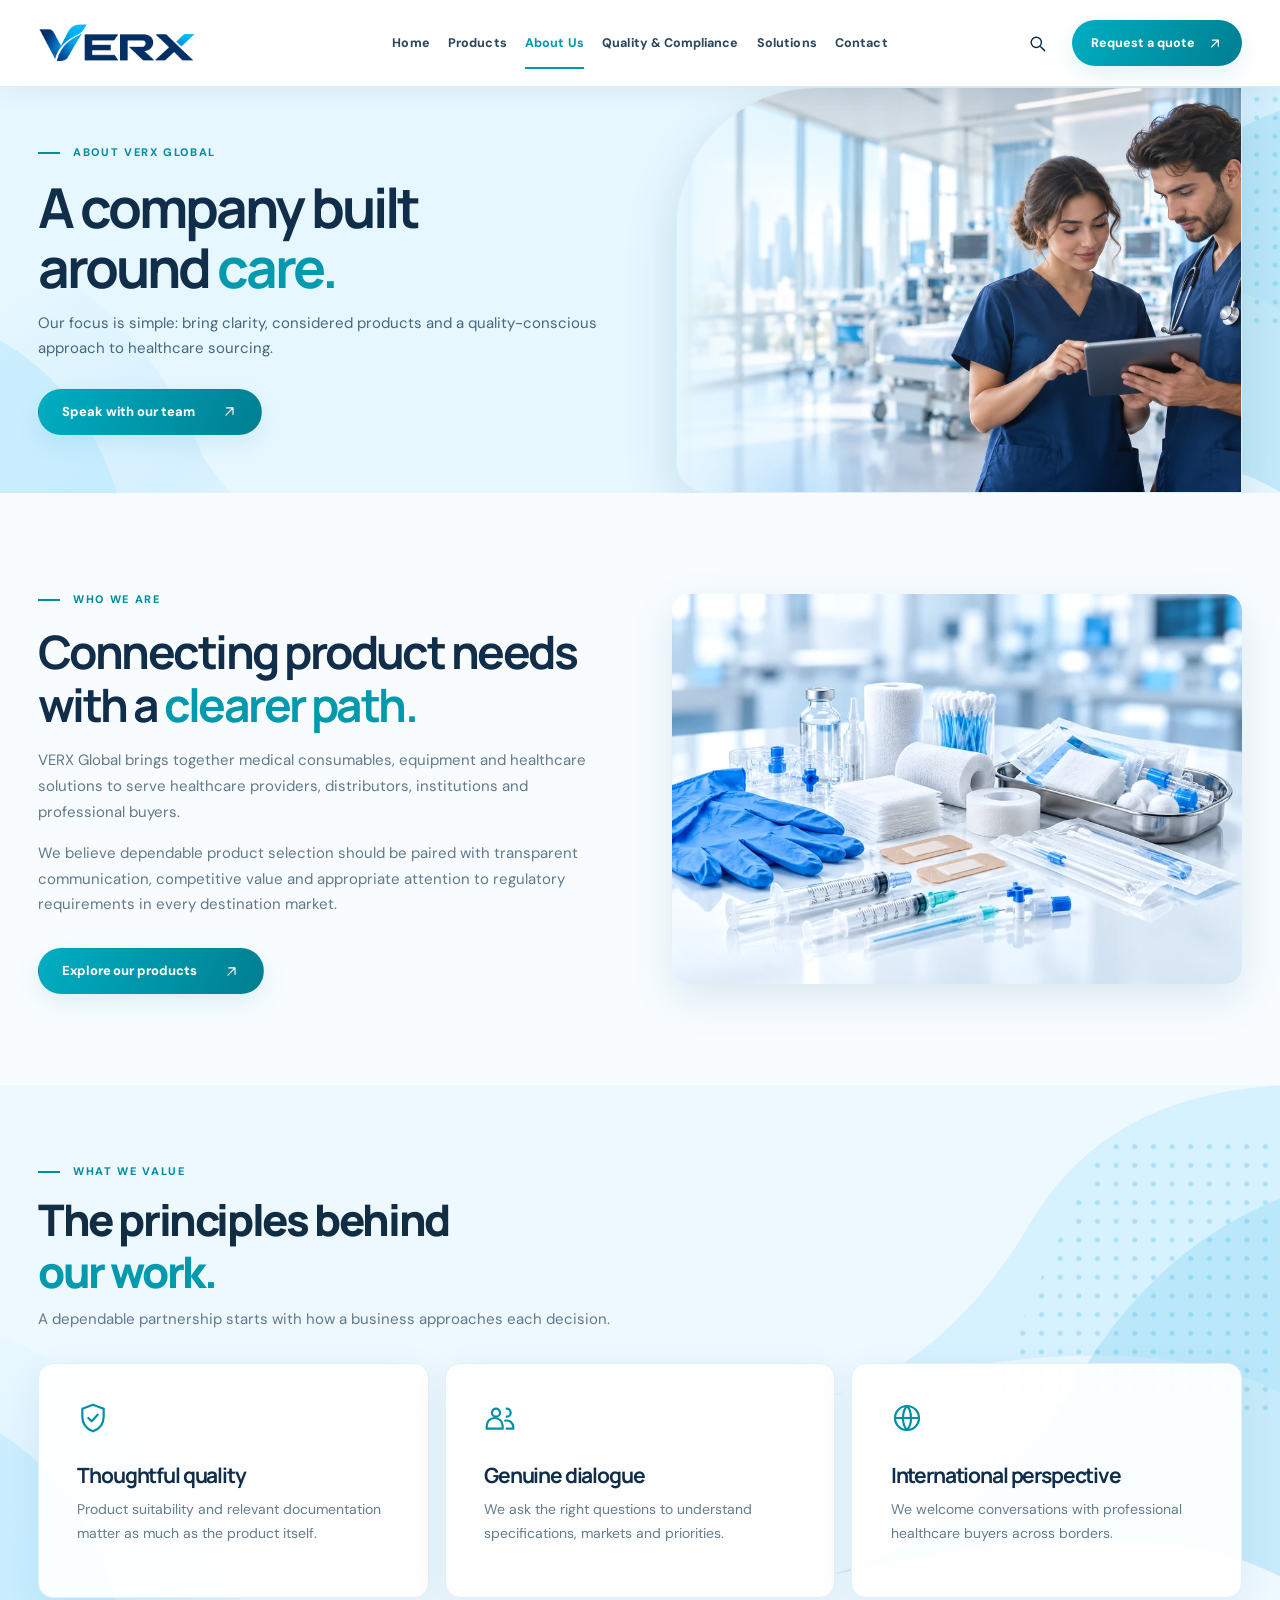
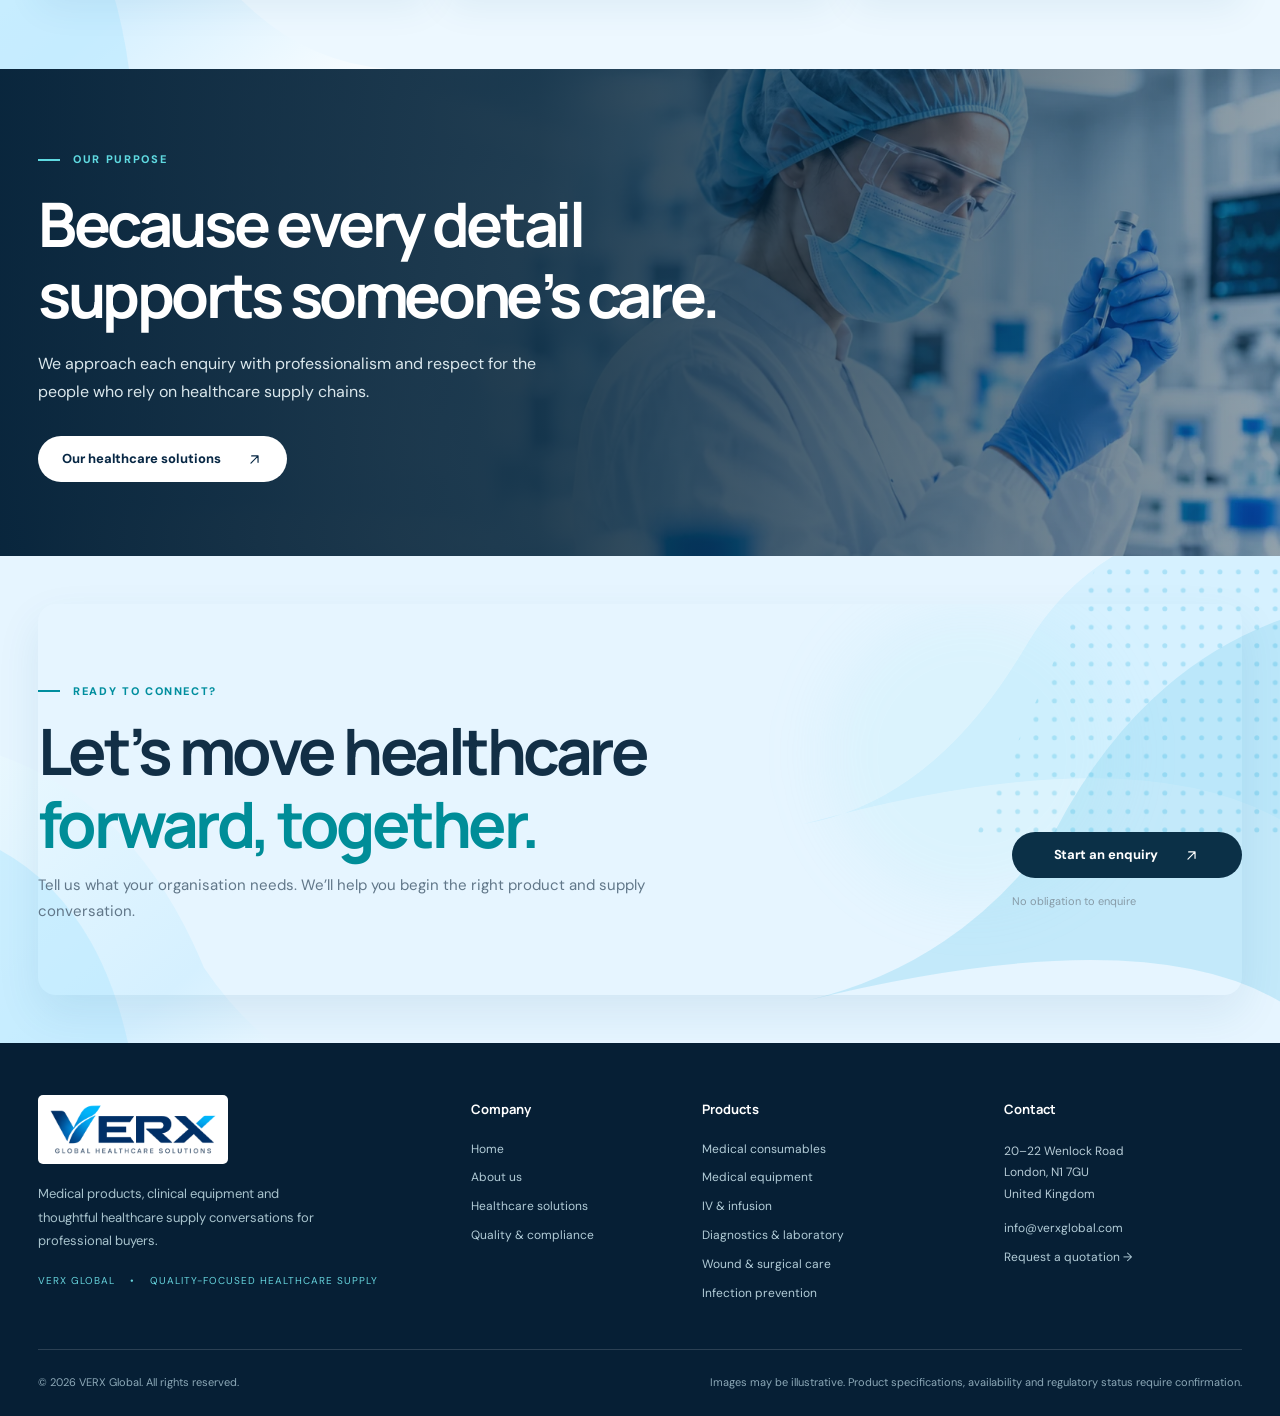
==== commit fdf9d547: "Add files via upload" ====
--- a/about.html
+++ b/about.html
@@ -1,3 +1,3 @@
 <!DOCTYPE html>
-<html lang="en"><head><meta charset="utf-8"/><meta content="width=device-width,initial-scale=1" name="viewport"/><meta content="#073451" name="theme-color"/><meta content="Discover VERX Global and our considered approach to product selection, medical supply enquiries, and customer communication." name="description"/><title>About VERX Global | Medical Products and Healthcare Supply</title><link href="assets/favicon.ico" rel="icon" sizes="any"/><link href="assets/favicon-32.png" rel="icon" sizes="32x32" type="image/png"/><link href="assets/favicon-180.png" rel="apple-touch-icon"/><link href="https://fonts.googleapis.com" rel="preconnect"/><link crossorigin="" href="https://fonts.gstatic.com" rel="preconnect"/><link href="https://fonts.googleapis.com/css2?family=DM+Sans:wght@400;500;600;700&amp;family=Manrope:wght@400;500;600;700;800&amp;display=swap" rel="stylesheet"/><link href="style.css?v=2" rel="stylesheet"/><script defer="" src="site.js"></script></head><body class="page-about"><a class="skip-link" href="#main-content">Skip to main content</a><div id="site-header"></div><main data-page="about" id="main-content"><section class="pagehero"><div class="container pagehero-wrap"><div class="pagehero-text"><span class="eyebrow">ABOUT VERX GLOBAL</span><h1>A company built<br/>around <em>care.</em></h1><p>Our focus is simple: bring clarity, considered products and a quality-conscious approach to healthcare sourcing.</p><div class="pagehero-actions"><a class="button solid" href="contact.html">Speak with our team<svg aria-hidden="true" class="button-icon" fill="none" height="17" stroke="currentColor" stroke-linecap="round" stroke-linejoin="round" stroke-width="1.65" viewbox="0 0 24 24" width="17"><path d="M7 17 17 7M8 7h9v9"></path></svg></a></div></div><div class="pagehero-image"><img alt="Healthcare related product and clinical setting" fetchpriority="high" src="assets/hospital-environment.webp"/></div></div></section><section class="section"><div class="container split-editorial"><div><span class="eyebrow">WHO WE ARE</span><h2>Connecting product needs<br/>with a <em>clearer path.</em></h2><p>VERX Global brings together medical consumables, equipment and healthcare solutions to serve healthcare providers, distributors, institutions and professional buyers.</p><p>We believe dependable product selection should be paired with transparent communication, competitive value and appropriate attention to regulatory requirements in every destination market.</p><a class="button solid" href="products.html">Explore our products<svg aria-hidden="true" class="button-icon" fill="none" height="17" stroke="currentColor" stroke-linecap="round" stroke-linejoin="round" stroke-width="1.65" viewbox="0 0 24 24" width="17"><path d="M7 17 17 7M8 7h9v9"></path></svg></a></div><img alt="Medical consumables arranged for a clinical environment" loading="lazy" src="assets/consumables-premium.webp"/></div></section><section class="section section-pale"><div class="container"><div class="section-heading"><div><span class="eyebrow">WHAT WE VALUE</span><h2>The principles behind<br/><em>our work.</em></h2><p>A dependable partnership starts with how a business approaches each decision.</p></div></div>
+<html lang="en"><head><meta charset="utf-8"/><meta content="width=device-width,initial-scale=1" name="viewport"/><meta content="#073451" name="theme-color"/><meta content="Discover VERX Global and our considered approach to product selection, medical supply enquiries, and customer communication." name="description"/><title>About VERX Global | Medical Products and Healthcare Supply</title><link href="assets/favicon.ico" rel="icon" sizes="any"/><link href="assets/favicon-32.png" rel="icon" sizes="32x32" type="image/png"/><link href="assets/favicon-180.png" rel="apple-touch-icon"/><link href="https://fonts.googleapis.com" rel="preconnect"/><link crossorigin="" href="https://fonts.gstatic.com" rel="preconnect"/><link href="https://fonts.googleapis.com/css2?family=DM+Sans:wght@400;500;600;700&amp;family=Manrope:wght@400;500;600;700;800&amp;display=swap" rel="stylesheet"/><link href="style.css?v=3" rel="stylesheet"/><script defer="" src="site.js?v=3"></script></head><body class="page-about"><a class="skip-link" href="#main-content">Skip to main content</a><div id="site-header"></div><main data-page="about" id="main-content"><section class="pagehero"><div class="container pagehero-wrap"><div class="pagehero-text"><span class="eyebrow">ABOUT VERX GLOBAL</span><h1>A company built<br/>around <em>care.</em></h1><p>Our focus is simple: bring clarity, considered products and a quality-conscious approach to healthcare sourcing.</p><div class="pagehero-actions"><a class="button solid" href="contact.html">Speak with our team<svg aria-hidden="true" class="button-icon" fill="none" height="17" stroke="currentColor" stroke-linecap="round" stroke-linejoin="round" stroke-width="1.65" viewbox="0 0 24 24" width="17"><path d="M7 17 17 7M8 7h9v9"></path></svg></a></div></div><div class="pagehero-image"><img alt="Healthcare related product and clinical setting" fetchpriority="high" src="assets/hospital-environment.webp"/></div></div></section><section class="section"><div class="container split-editorial"><div><span class="eyebrow">WHO WE ARE</span><h2>Connecting product needs<br/>with a <em>clearer path.</em></h2><p>VERX Global brings together medical consumables, equipment and healthcare solutions to serve healthcare providers, distributors, institutions and professional buyers.</p><p>We believe dependable product selection should be paired with transparent communication, competitive value and appropriate attention to regulatory requirements in every destination market.</p><a class="button solid" href="products.html">Explore our products<svg aria-hidden="true" class="button-icon" fill="none" height="17" stroke="currentColor" stroke-linecap="round" stroke-linejoin="round" stroke-width="1.65" viewbox="0 0 24 24" width="17"><path d="M7 17 17 7M8 7h9v9"></path></svg></a></div><img alt="Medical consumables arranged for a clinical environment" loading="lazy" src="assets/consumables-premium.webp"/></div></section><section class="section section-pale"><div class="container"><div class="section-heading"><div><span class="eyebrow">WHAT WE VALUE</span><h2>The principles behind<br/><em>our work.</em></h2><p>A dependable partnership starts with how a business approaches each decision.</p></div></div>
 <div class="principles"><article><svg aria-hidden="true" class="icon" fill="none" height="32" stroke="currentColor" stroke-linecap="round" stroke-linejoin="round" stroke-width="1.65" viewbox="0 0 24 24" width="32"><path d="M12 2 4 5v6c0 5.5 3.4 9.2 8 11 4.6-1.8 8-5.5 8-11V5z"></path><path d="m8.5 12 2.5 2.5 4.5-5"></path></svg><h3>Thoughtful quality</h3><p>Product suitability and relevant documentation matter as much as the product itself.</p></article><article><svg aria-hidden="true" class="icon" fill="none" height="32" stroke="currentColor" stroke-linecap="round" stroke-linejoin="round" stroke-width="1.65" viewbox="0 0 24 24" width="32"><circle cx="9" cy="8" r="3"></circle><path d="M2 20v-2a6 6 0 0 1 12 0v2H2Zm15-9a3 3 0 1 0 0-6M16 14a5 5 0 0 1 6 5v1h-5"></path></svg><h3>Genuine dialogue</h3><p>We ask the right questions to understand specifications, markets and priorities.</p></article><article><svg aria-hidden="true" class="icon" fill="none" height="32" stroke="currentColor" stroke-linecap="round" stroke-linejoin="round" stroke-width="1.65" viewbox="0 0 24 24" width="32"><circle cx="12" cy="12" r="9"></circle><path d="M3 12h18M12 3c4 4 4 14 0 18M12 3c-4 4-4 14 0 18"></path></svg><h3>International perspective</h3><p>We welcome conversations with professional healthcare buyers across borders.</p></article></div></div></section><section class="feature-photo-section"><img alt="Clinical specialist examining medical supplies" loading="lazy" src="assets/hero-clinical.webp"/><div class="feature-photo-overlay"></div><div class="container feature-photo-content"><span class="eyebrow">OUR PURPOSE</span><h2>Because every detail<br/>supports someone’s care.</h2><p>We approach each enquiry with professionalism and respect for the people who rely on healthcare supply chains.</p><a class="button light" href="solutions.html">Our healthcare solutions<svg aria-hidden="true" class="button-icon" fill="none" height="17" stroke="currentColor" stroke-linecap="round" stroke-linejoin="round" stroke-width="1.65" viewbox="0 0 24 24" width="17"><path d="M7 17 17 7M8 7h9v9"></path></svg></a></div></section><section class="final-cta"><div class="container cta-inner"><div class="cta-glow"></div><div class="cta-copy"><span class="eyebrow">READY TO CONNECT?</span><h2>Let’s move healthcare<br/><em>forward, together.</em></h2><p>Tell us what your organisation needs. We’ll help you begin the right product and supply conversation.</p></div><div class="cta-action"><a class="button light" href="contact.html">Start an enquiry<svg aria-hidden="true" class="button-icon" fill="none" height="17" stroke="currentColor" stroke-linecap="round" stroke-linejoin="round" stroke-width="1.65" viewbox="0 0 24 24" width="17"><path d="M7 17 17 7M8 7h9v9"></path></svg></a><span>No obligation to enquire</span></div></div></section></main><div id="site-footer"></div></body></html>
--- a/style.css
+++ b/style.css
@@ -445,3 +445,13 @@
   .header-nav{max-height:calc(100dvh - 64px);}
   .icon-btn,.menu-toggle{width:39px;height:39px;}
 }
+
+
+/* --- October 30 refinement: smoother image blending and product brand consistency --- */
+.pagehero-image{background:linear-gradient(180deg,#f6fbfe,#deeff7);border:1px solid #dceef6}
+.pagehero-image::after{content:"";position:absolute;inset:0;background:linear-gradient(180deg,rgba(255,255,255,.12),rgba(255,255,255,.02));pointer-events:none}
+.pagehero-image img{filter:saturate(.97) contrast(1.02)}
+.product-card img{background:#eef7fb;border-bottom:1px solid #e6f1f6;object-position:center center}
+.product-card:nth-child(3) img,.product-card:nth-child(4) img,.product-card:nth-child(5) img{object-position:center 42%}
+.brand-right>img,.split-editorial>img,.impact-image img{filter:saturate(.98) contrast(1.02)}
+.brand-image-note{backdrop-filter:blur(10px);background:rgba(255,255,255,.92)}
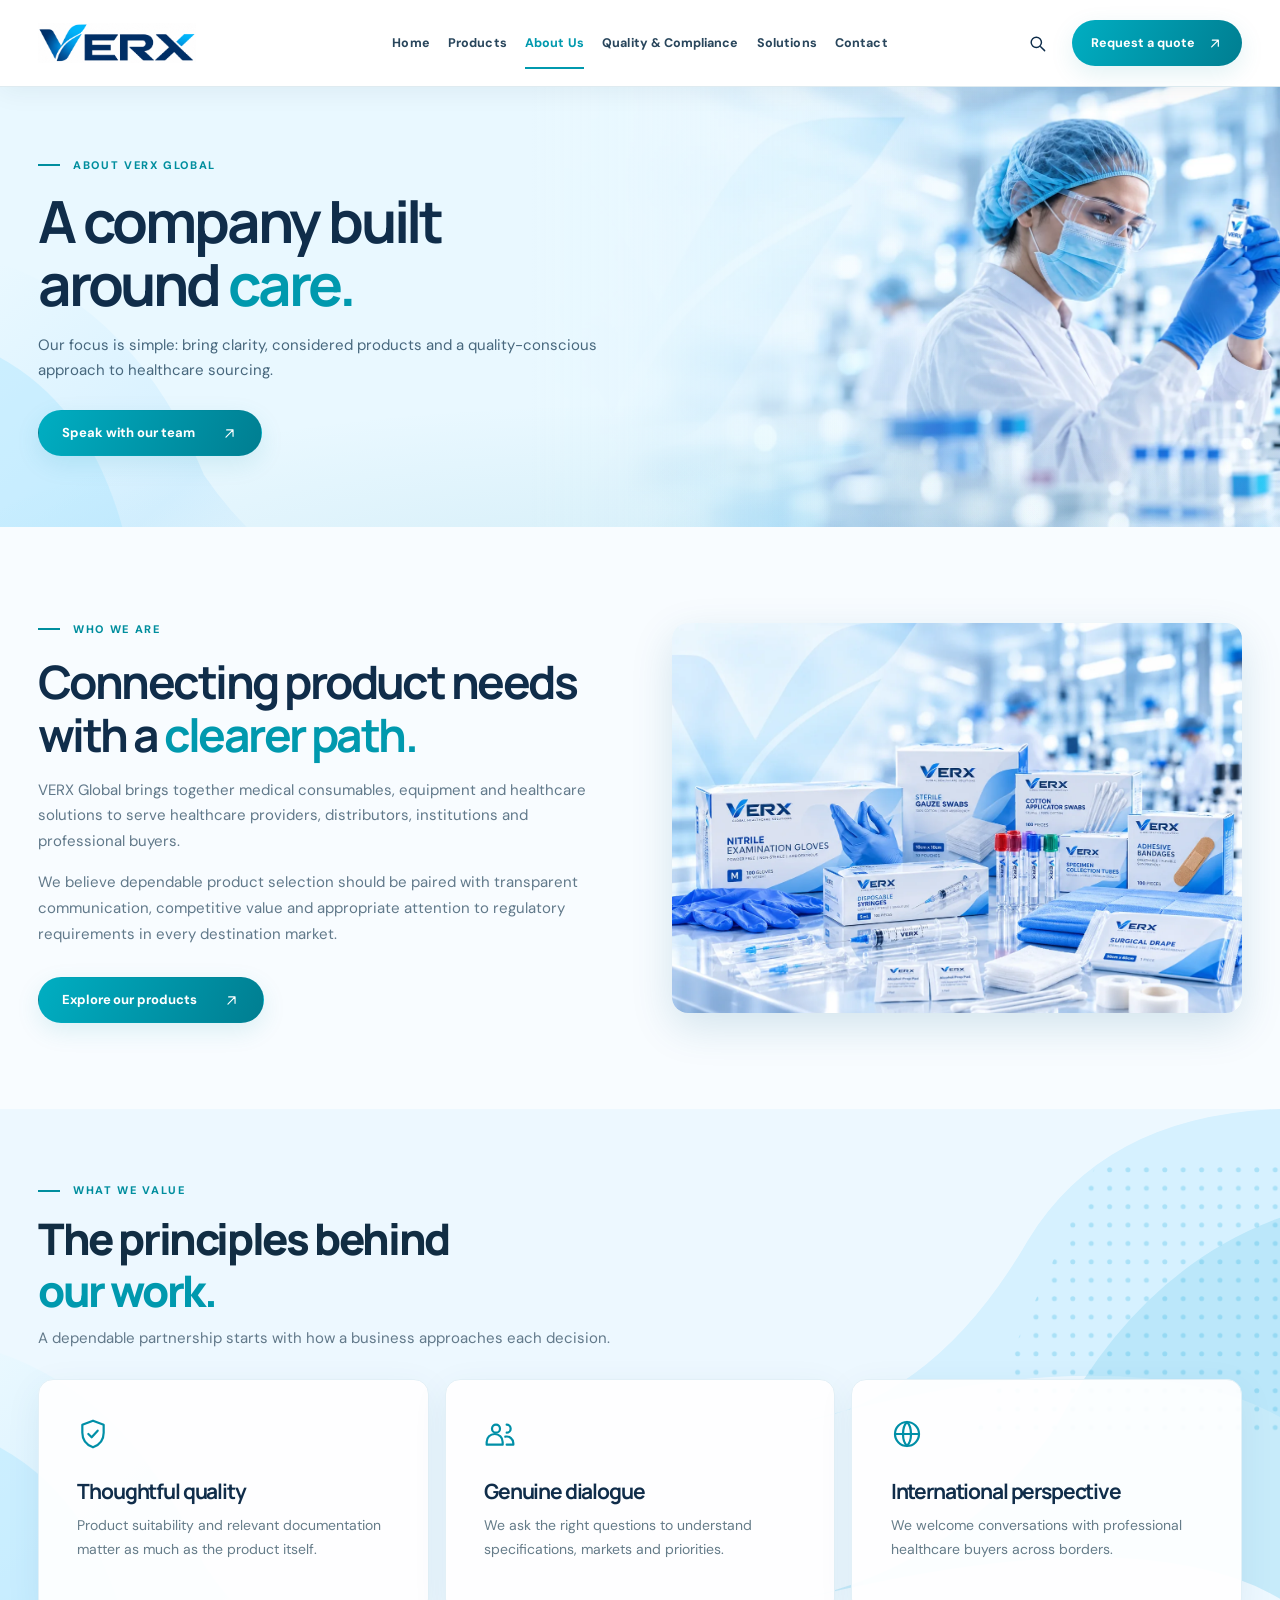
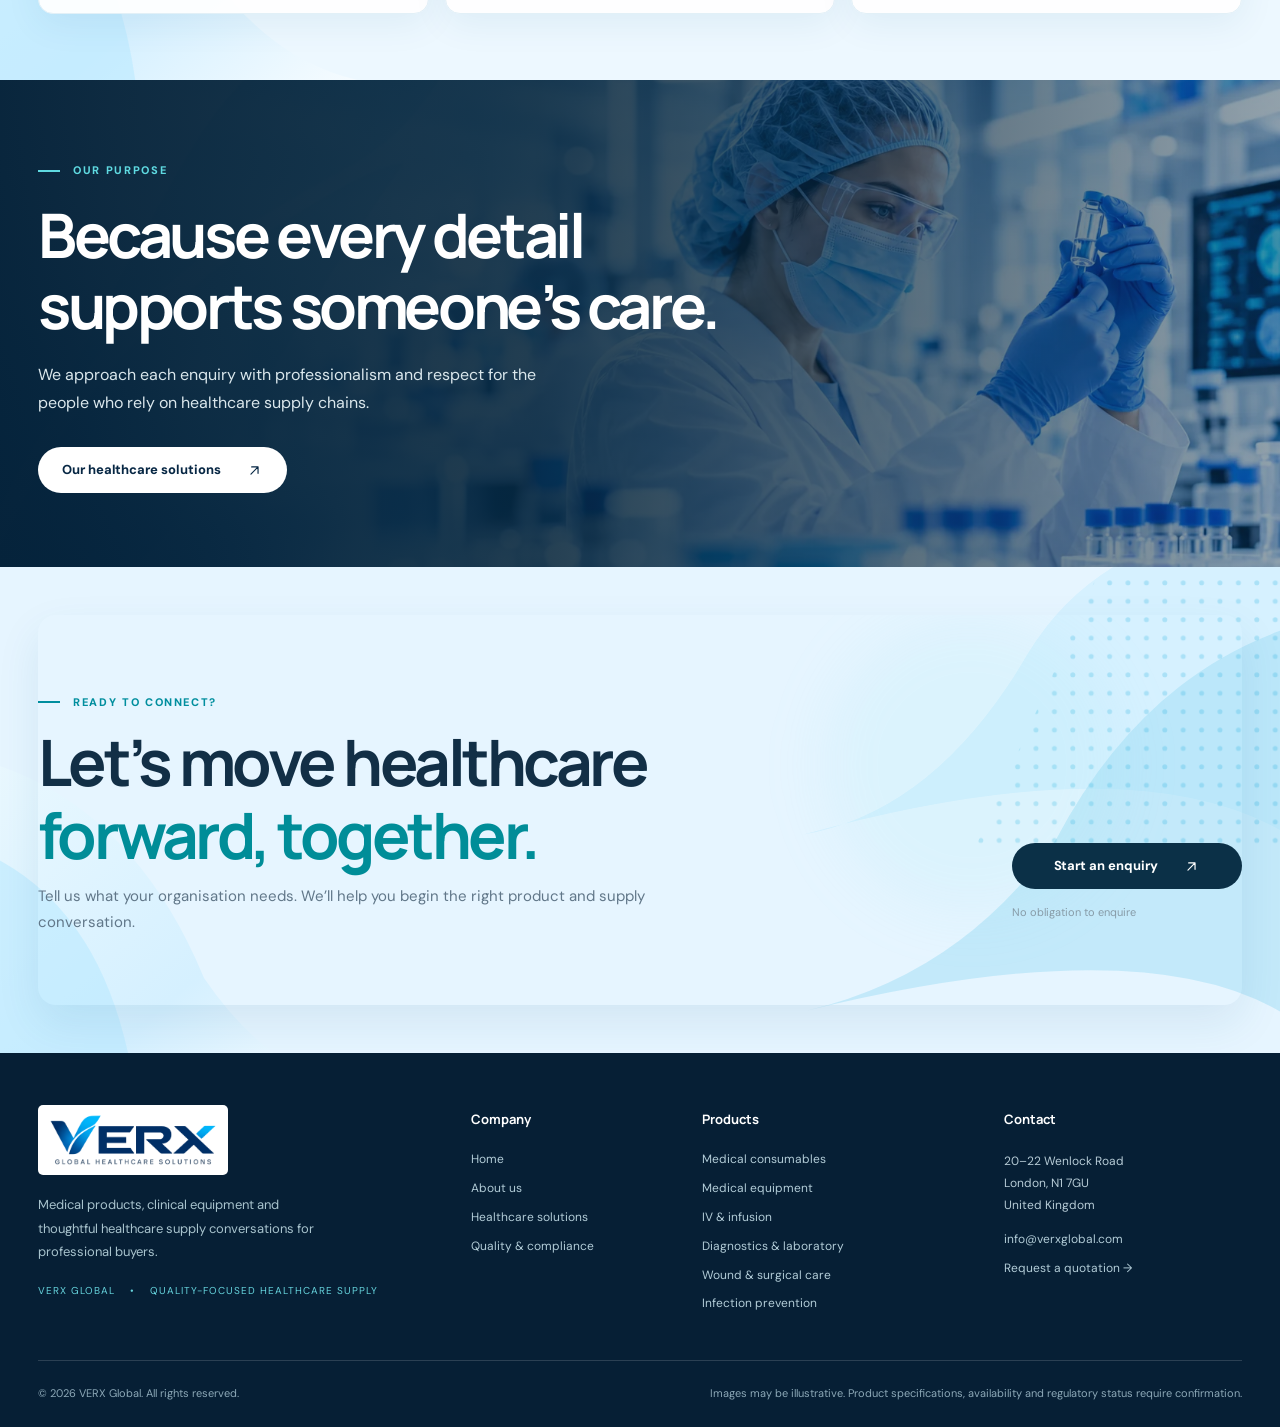
==== commit 125ac4de: "Add files via upload" ====
--- a/about.html
+++ b/about.html
@@ -1,3 +1,3 @@
 <!DOCTYPE html>
-<html lang="en"><head><meta charset="utf-8"/><meta content="width=device-width,initial-scale=1" name="viewport"/><meta content="#073451" name="theme-color"/><meta content="Discover VERX Global and our considered approach to product selection, medical supply enquiries, and customer communication." name="description"/><title>About VERX Global | Medical Products and Healthcare Supply</title><link href="assets/favicon.ico" rel="icon" sizes="any"/><link href="assets/favicon-32.png" rel="icon" sizes="32x32" type="image/png"/><link href="assets/favicon-180.png" rel="apple-touch-icon"/><link href="https://fonts.googleapis.com" rel="preconnect"/><link crossorigin="" href="https://fonts.gstatic.com" rel="preconnect"/><link href="https://fonts.googleapis.com/css2?family=DM+Sans:wght@400;500;600;700&amp;family=Manrope:wght@400;500;600;700;800&amp;display=swap" rel="stylesheet"/><link href="style.css?v=3" rel="stylesheet"/><script defer="" src="site.js?v=3"></script></head><body class="page-about"><a class="skip-link" href="#main-content">Skip to main content</a><div id="site-header"></div><main data-page="about" id="main-content"><section class="pagehero"><div class="container pagehero-wrap"><div class="pagehero-text"><span class="eyebrow">ABOUT VERX GLOBAL</span><h1>A company built<br/>around <em>care.</em></h1><p>Our focus is simple: bring clarity, considered products and a quality-conscious approach to healthcare sourcing.</p><div class="pagehero-actions"><a class="button solid" href="contact.html">Speak with our team<svg aria-hidden="true" class="button-icon" fill="none" height="17" stroke="currentColor" stroke-linecap="round" stroke-linejoin="round" stroke-width="1.65" viewbox="0 0 24 24" width="17"><path d="M7 17 17 7M8 7h9v9"></path></svg></a></div></div><div class="pagehero-image"><img alt="Healthcare related product and clinical setting" fetchpriority="high" src="assets/hospital-environment.webp"/></div></div></section><section class="section"><div class="container split-editorial"><div><span class="eyebrow">WHO WE ARE</span><h2>Connecting product needs<br/>with a <em>clearer path.</em></h2><p>VERX Global brings together medical consumables, equipment and healthcare solutions to serve healthcare providers, distributors, institutions and professional buyers.</p><p>We believe dependable product selection should be paired with transparent communication, competitive value and appropriate attention to regulatory requirements in every destination market.</p><a class="button solid" href="products.html">Explore our products<svg aria-hidden="true" class="button-icon" fill="none" height="17" stroke="currentColor" stroke-linecap="round" stroke-linejoin="round" stroke-width="1.65" viewbox="0 0 24 24" width="17"><path d="M7 17 17 7M8 7h9v9"></path></svg></a></div><img alt="Medical consumables arranged for a clinical environment" loading="lazy" src="assets/consumables-premium.webp"/></div></section><section class="section section-pale"><div class="container"><div class="section-heading"><div><span class="eyebrow">WHAT WE VALUE</span><h2>The principles behind<br/><em>our work.</em></h2><p>A dependable partnership starts with how a business approaches each decision.</p></div></div>
+<html lang="en"><head><meta charset="utf-8"/><meta content="width=device-width,initial-scale=1" name="viewport"/><meta content="#073451" name="theme-color"/><meta content="Discover VERX Global and our considered approach to product selection, medical supply enquiries, and customer communication." name="description"/><title>About VERX Global | Medical Products and Healthcare Supply</title><link href="assets/favicon.ico" rel="icon" sizes="any"/><link href="assets/favicon-32.png" rel="icon" sizes="32x32" type="image/png"/><link href="assets/favicon-180.png" rel="apple-touch-icon"/><link href="https://fonts.googleapis.com" rel="preconnect"/><link crossorigin="" href="https://fonts.gstatic.com" rel="preconnect"/><link href="https://fonts.googleapis.com/css2?family=DM+Sans:wght@400;500;600;700&amp;family=Manrope:wght@400;500;600;700;800&amp;display=swap" rel="stylesheet"/><link href="style.css?v=20261030" rel="stylesheet"/><script defer="" src="site.js?v=20261030"></script></head><body class="page-about"><a class="skip-link" href="#main-content">Skip to main content</a><div id="site-header"></div><main data-page="about" id="main-content"><section class="pagehero"><div class="container pagehero-wrap"><div class="pagehero-text"><span class="eyebrow">ABOUT VERX GLOBAL</span><h1>A company built<br/>around <em>care.</em></h1><p>Our focus is simple: bring clarity, considered products and a quality-conscious approach to healthcare sourcing.</p><div class="pagehero-actions"><a class="button solid" href="contact.html">Speak with our team<svg aria-hidden="true" class="button-icon" fill="none" height="17" stroke="currentColor" stroke-linecap="round" stroke-linejoin="round" stroke-width="1.65" viewbox="0 0 24 24" width="17"><path d="M7 17 17 7M8 7h9v9"></path></svg></a></div></div><div class="pagehero-image"><img alt="Clinical laboratory professional inspecting a vial" fetchpriority="high" src="assets/about-hero.webp"/></div></div></section><section class="section"><div class="container split-editorial"><div><span class="eyebrow">WHO WE ARE</span><h2>Connecting product needs<br/>with a <em>clearer path.</em></h2><p>VERX Global brings together medical consumables, equipment and healthcare solutions to serve healthcare providers, distributors, institutions and professional buyers.</p><p>We believe dependable product selection should be paired with transparent communication, competitive value and appropriate attention to regulatory requirements in every destination market.</p><a class="button solid" href="products.html">Explore our products<svg aria-hidden="true" class="button-icon" fill="none" height="17" stroke="currentColor" stroke-linecap="round" stroke-linejoin="round" stroke-width="1.65" viewbox="0 0 24 24" width="17"><path d="M7 17 17 7M8 7h9v9"></path></svg></a></div><img alt="Medical consumables arranged for a clinical environment" loading="lazy" src="assets/consumables-premium.webp"/></div></section><section class="section section-pale"><div class="container"><div class="section-heading"><div><span class="eyebrow">WHAT WE VALUE</span><h2>The principles behind<br/><em>our work.</em></h2><p>A dependable partnership starts with how a business approaches each decision.</p></div></div>
 <div class="principles"><article><svg aria-hidden="true" class="icon" fill="none" height="32" stroke="currentColor" stroke-linecap="round" stroke-linejoin="round" stroke-width="1.65" viewbox="0 0 24 24" width="32"><path d="M12 2 4 5v6c0 5.5 3.4 9.2 8 11 4.6-1.8 8-5.5 8-11V5z"></path><path d="m8.5 12 2.5 2.5 4.5-5"></path></svg><h3>Thoughtful quality</h3><p>Product suitability and relevant documentation matter as much as the product itself.</p></article><article><svg aria-hidden="true" class="icon" fill="none" height="32" stroke="currentColor" stroke-linecap="round" stroke-linejoin="round" stroke-width="1.65" viewbox="0 0 24 24" width="32"><circle cx="9" cy="8" r="3"></circle><path d="M2 20v-2a6 6 0 0 1 12 0v2H2Zm15-9a3 3 0 1 0 0-6M16 14a5 5 0 0 1 6 5v1h-5"></path></svg><h3>Genuine dialogue</h3><p>We ask the right questions to understand specifications, markets and priorities.</p></article><article><svg aria-hidden="true" class="icon" fill="none" height="32" stroke="currentColor" stroke-linecap="round" stroke-linejoin="round" stroke-width="1.65" viewbox="0 0 24 24" width="32"><circle cx="12" cy="12" r="9"></circle><path d="M3 12h18M12 3c4 4 4 14 0 18M12 3c-4 4-4 14 0 18"></path></svg><h3>International perspective</h3><p>We welcome conversations with professional healthcare buyers across borders.</p></article></div></div></section><section class="feature-photo-section"><img alt="Clinical specialist examining medical supplies" loading="lazy" src="assets/hero-clinical.webp"/><div class="feature-photo-overlay"></div><div class="container feature-photo-content"><span class="eyebrow">OUR PURPOSE</span><h2>Because every detail<br/>supports someone’s care.</h2><p>We approach each enquiry with professionalism and respect for the people who rely on healthcare supply chains.</p><a class="button light" href="solutions.html">Our healthcare solutions<svg aria-hidden="true" class="button-icon" fill="none" height="17" stroke="currentColor" stroke-linecap="round" stroke-linejoin="round" stroke-width="1.65" viewbox="0 0 24 24" width="17"><path d="M7 17 17 7M8 7h9v9"></path></svg></a></div></section><section class="final-cta"><div class="container cta-inner"><div class="cta-glow"></div><div class="cta-copy"><span class="eyebrow">READY TO CONNECT?</span><h2>Let’s move healthcare<br/><em>forward, together.</em></h2><p>Tell us what your organisation needs. We’ll help you begin the right product and supply conversation.</p></div><div class="cta-action"><a class="button light" href="contact.html">Start an enquiry<svg aria-hidden="true" class="button-icon" fill="none" height="17" stroke="currentColor" stroke-linecap="round" stroke-linejoin="round" stroke-width="1.65" viewbox="0 0 24 24" width="17"><path d="M7 17 17 7M8 7h9v9"></path></svg></a><span>No obligation to enquire</span></div></div></section></main><div id="site-footer"></div></body></html>
--- a/style.css
+++ b/style.css
@@ -446,12 +446,66 @@
   .icon-btn,.menu-toggle{width:39px;height:39px;}
 }
 
-
-/* --- October 30 refinement: smoother image blending and product brand consistency --- */
-.pagehero-image{background:linear-gradient(180deg,#f6fbfe,#deeff7);border:1px solid #dceef6}
-.pagehero-image::after{content:"";position:absolute;inset:0;background:linear-gradient(180deg,rgba(255,255,255,.12),rgba(255,255,255,.02));pointer-events:none}
-.pagehero-image img{filter:saturate(.97) contrast(1.02)}
-.product-card img{background:#eef7fb;border-bottom:1px solid #e6f1f6;object-position:center center}
-.product-card:nth-child(3) img,.product-card:nth-child(4) img,.product-card:nth-child(5) img{object-position:center 42%}
-.brand-right>img,.split-editorial>img,.impact-image img{filter:saturate(.98) contrast(1.02)}
-.brand-image-note{backdrop-filter:blur(10px);background:rgba(255,255,255,.92)}
+/* ============================================
+   VERX 2026-10-30 — Unified photography system
+   ================================================= */
+:root { --brand-deep:#072d49; --brand-sky:#dff3fd; }
+/* The image now spans the entire right side of secondary-page heroes,
+   and a gradient smooths the boundary under the text. */
+.pagehero{background:#e9f8ff url('assets/wave-accent.svg') center / cover no-repeat; isolation:isolate;}
+.pagehero::after{content:"";position:absolute;inset:auto -10% -80px -10%;height:210px;background:radial-gradient(ellipse at 50% 100%,rgba(8,139,178,.10),transparent 69%);pointer-events:none;z-index:1;}
+.pagehero-wrap{position:relative;display:flex;align-items:center;min-height:440px;}
+.pagehero-text{position:relative;z-index:3;width:55%;max-width:770px;padding:65px 20px 65px 0;}
+.pagehero-text h1{font-size:clamp(42px,4.55vw,74px);line-height:1.08;margin:17px 0 17px;}
+.pagehero-image{position:absolute;top:0;bottom:0;left:41%;right:calc(-1 * max(48px, (100vw - 1512px) / 2));min-height:0;margin:0!important;border:0;box-shadow:none;border-radius:0;overflow:hidden;z-index:1;background:#d8eff9;}
+.pagehero-image img{width:100%;height:100%;position:absolute;inset:0;object-fit:cover;object-position:center;filter:saturate(.96) contrast(1.01);}
+.pagehero-image::before{content:"";position:absolute;inset:0;z-index:2;background:linear-gradient(90deg,#e9f8ff 0%,rgba(233,248,255,.96) 12%,rgba(233,248,255,.42) 35%,rgba(233,248,255,0) 64%),linear-gradient(0deg,rgba(233,248,255,.10),transparent 35%);pointer-events:none;}
+/* The accent waves stay subtle, not a hard cutout or frame. */
+.pagehero-image::after{content:"";position:absolute;inset:0;z-index:2;pointer-events:none;background:linear-gradient(0deg,rgba(232,248,255,.12),transparent 22%);}
+/* Consistent image crops and pale backgrounds on catalogue cards. */
+.product-card{box-shadow:0 12px 32px rgba(17,83,114,.12);transition:transform .25s,box-shadow .25s;}
+.product-card img{background:#e6f5fc;object-fit:cover;object-position:center 48%;}
+.product-card:hover{box-shadow:0 19px 44px rgba(17,83,114,.18);}
+.brand-right>img{object-position:center;filter:saturate(.95);}
+.brand-right::before{content:"";position:absolute;inset:0;z-index:1;pointer-events:none;background:linear-gradient(90deg,rgba(5,42,68,.10),transparent 28%),linear-gradient(0deg,rgba(5,42,68,.20),transparent 25%);}
+.brand-official-mark{position:absolute;z-index:3;left:20px;top:20px;padding:10px 13px;max-width:170px;background:rgba(255,255,255,.92);border:1px solid rgba(223,239,246,.9);border-radius:10px;box-shadow:0 8px 25px rgba(7,49,79,.1);}
+.brand-official-mark img{width:100%;height:auto;object-fit:contain;}
+.brand-image-note{z-index:3;background:rgba(255,255,255,.94);backdrop-filter:blur(10px);}
+/* Simpler image treatment in editorial sections avoids competing hard edges. */
+.split-editorial>img{object-fit:cover;border-radius:16px;box-shadow:0 14px 42px rgba(8,95,131,.15);}
+.impact-image img{filter:saturate(.96);}
+.feature-photo-section>img{filter:saturate(.98);}
+/* Main hero photo blends softly into the navy headline field. */
+.hero-image{left:18%;}
+.hero-image img{object-fit:cover;object-position:center 46%;filter:saturate(.96) contrast(1.02);}
+.hero-shade{background:linear-gradient(90deg,#061f37 0%,rgba(6,31,55,.97) 22%,rgba(6,31,55,.73) 46%,rgba(6,31,55,.09) 86%),linear-gradient(0deg,rgba(5,29,49,.60),transparent 33%);}
+/* Avoid huge white gaps between sections */
+.section{padding-block:clamp(52px,5.1vw,80px);}
+.section-heading{margin-bottom:27px;}
+/* Navigation spacing remains balanced and sticky. */
+#site-header{position:sticky;top:0;z-index:120;}
+.header-nav{justify-content:center;}
+@media (min-width:1600px){.pagehero-image{right:calc((1512px - 100vw)/2);} }
+@media (max-width:1050px){
+ .pagehero-wrap{min-height:390px;}
+ .pagehero-text{width:60%;padding:44px 10px 44px 0;}
+ .pagehero-image{left:42%;right:-32px;}
+ .pagehero-text h1{font-size:clamp(38px,5vw,59px);}
+ .brand-official-mark{max-width:145px;}
+}
+@media (max-width:750px){
+ .pagehero-wrap{display:flex;flex-direction:column;align-items:stretch;min-height:0;}
+ .pagehero-text{width:100%;padding:43px 0 32px;max-width:none;}
+ .pagehero-text h1{font-size:clamp(38px,8vw,57px);}
+ .pagehero-image{position:relative;left:auto;right:auto;top:auto;bottom:auto;width:calc(100% + 36px);height:270px;min-height:270px;margin:0 -18px!important;border-radius:0 0 22px 22px;}
+ .pagehero-image img{position:absolute;inset:0;object-position:center 38%;}
+ .pagehero-image::before{background:linear-gradient(180deg,#e9f8ff 0%,rgba(233,248,255,.20) 22%,transparent 55%);}
+ .hero-image{left:0;}
+ .hero-image img{object-position:68% center;}
+ .hero-shade{background:linear-gradient(0deg,rgba(6,30,51,.95) 0%,rgba(6,30,51,.8) 44%,rgba(6,30,51,.3) 100%),linear-gradient(90deg,rgba(5,29,49,.35),transparent);}
+ .brand-official-mark{top:12px;left:12px;max-width:125px;padding:8px;}
+}
+@media (max-width:420px){.pagehero-image{height:230px;min-height:230px;}}
+
+/* Transparent official wordmark in navigation without any white rectangle. */
+.header-brand img{object-fit:contain;mix-blend-mode:normal;}
